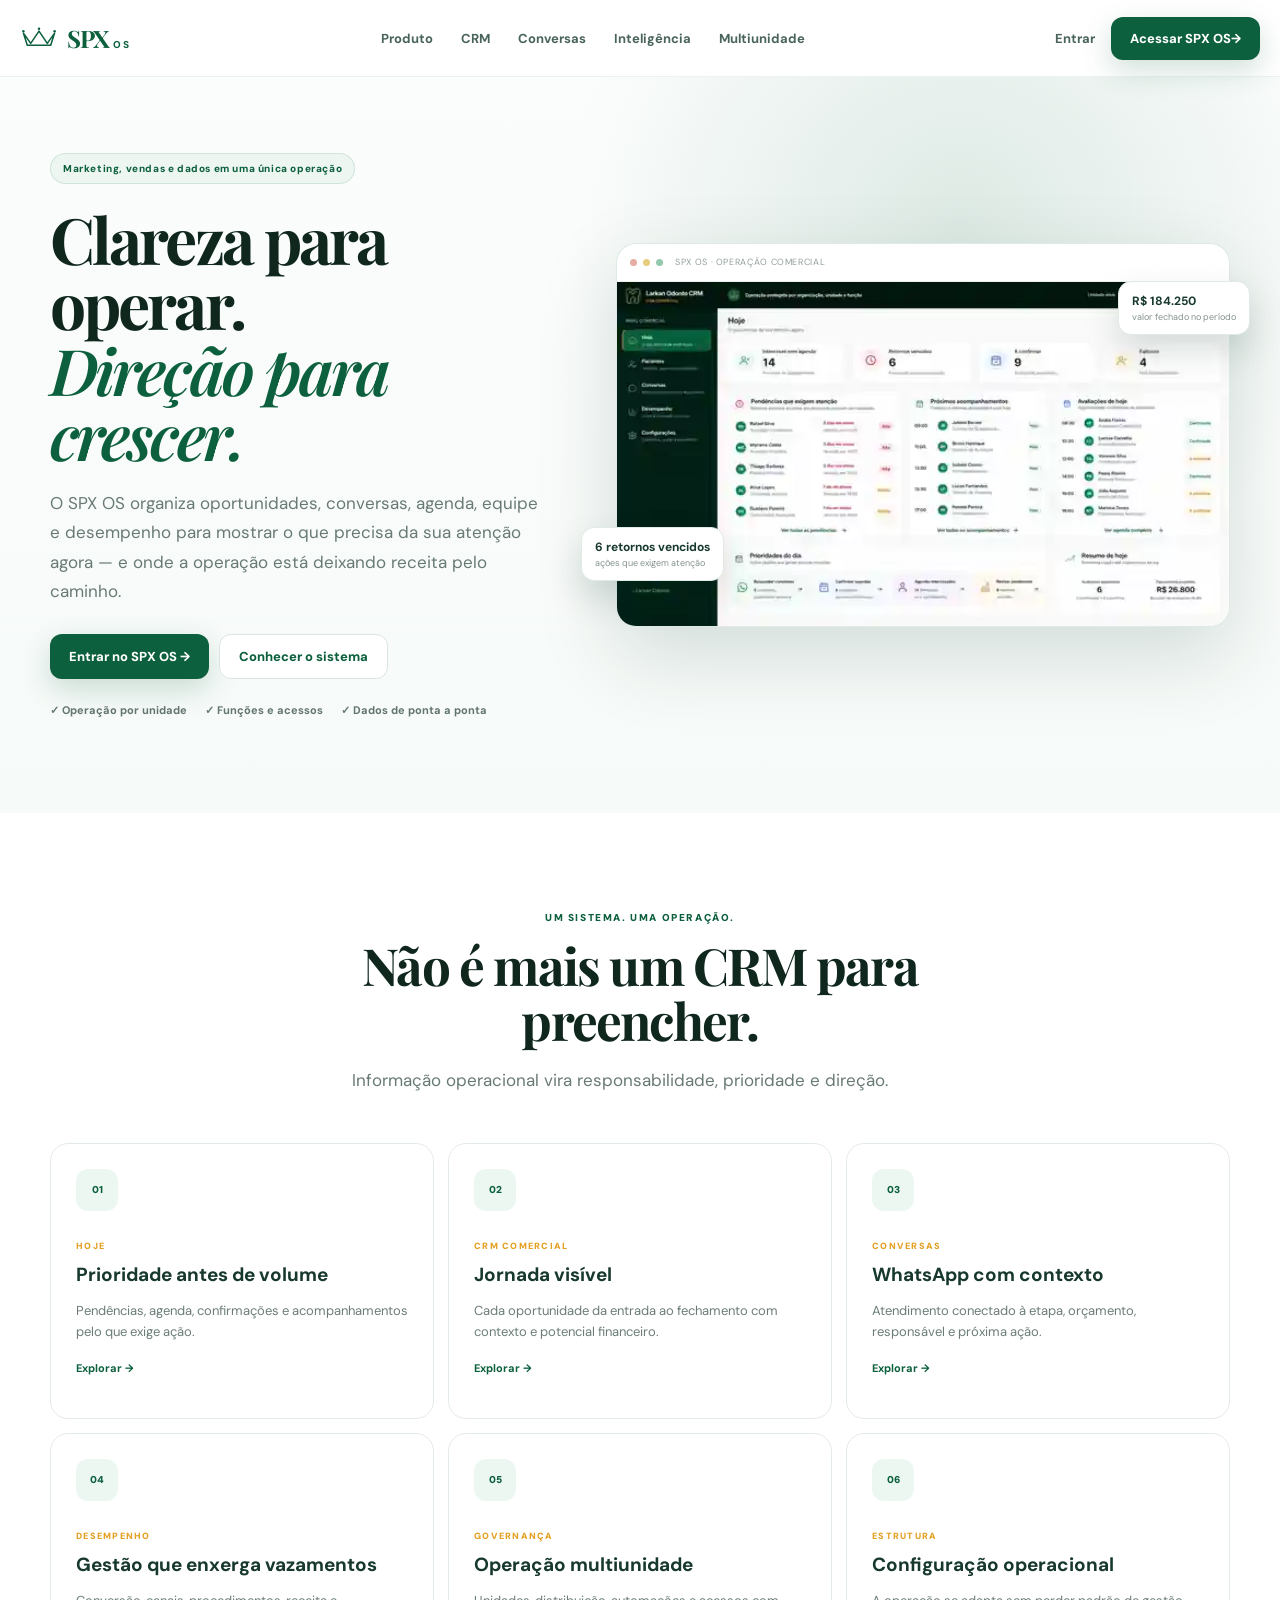
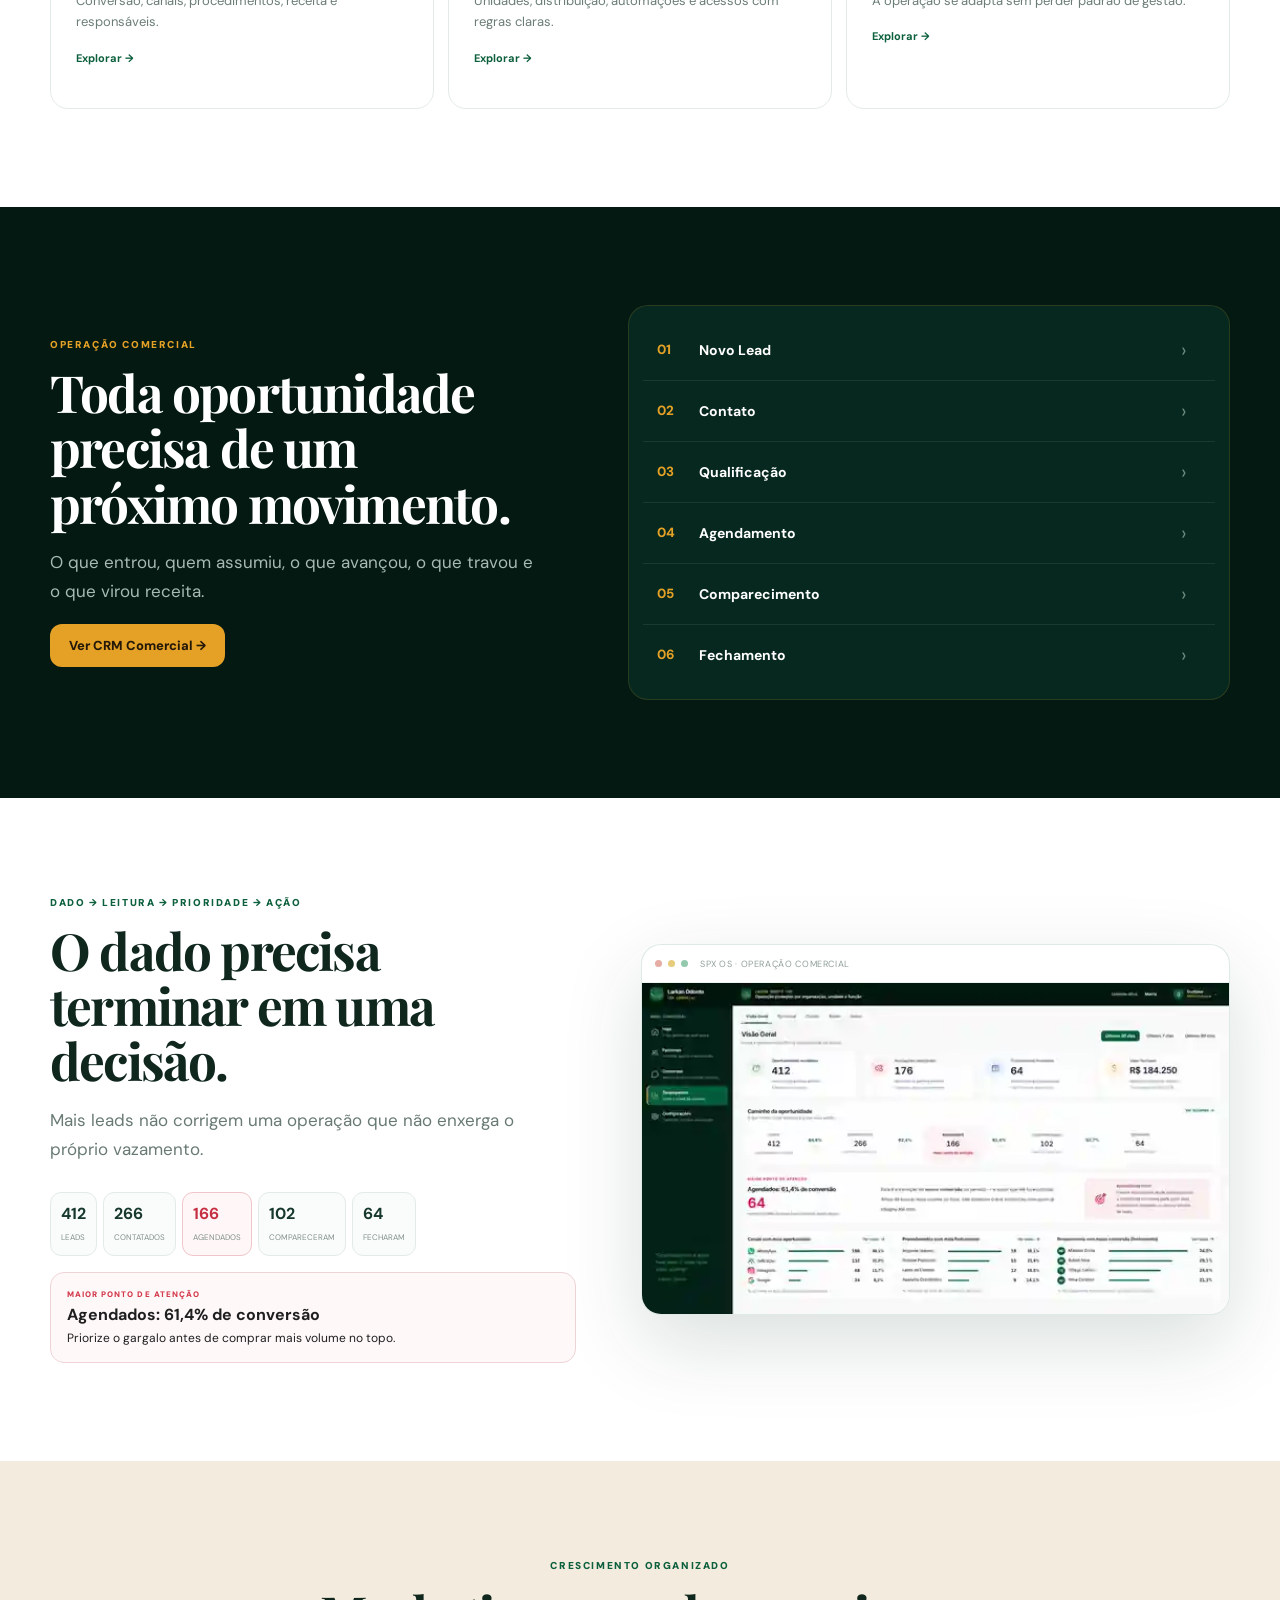
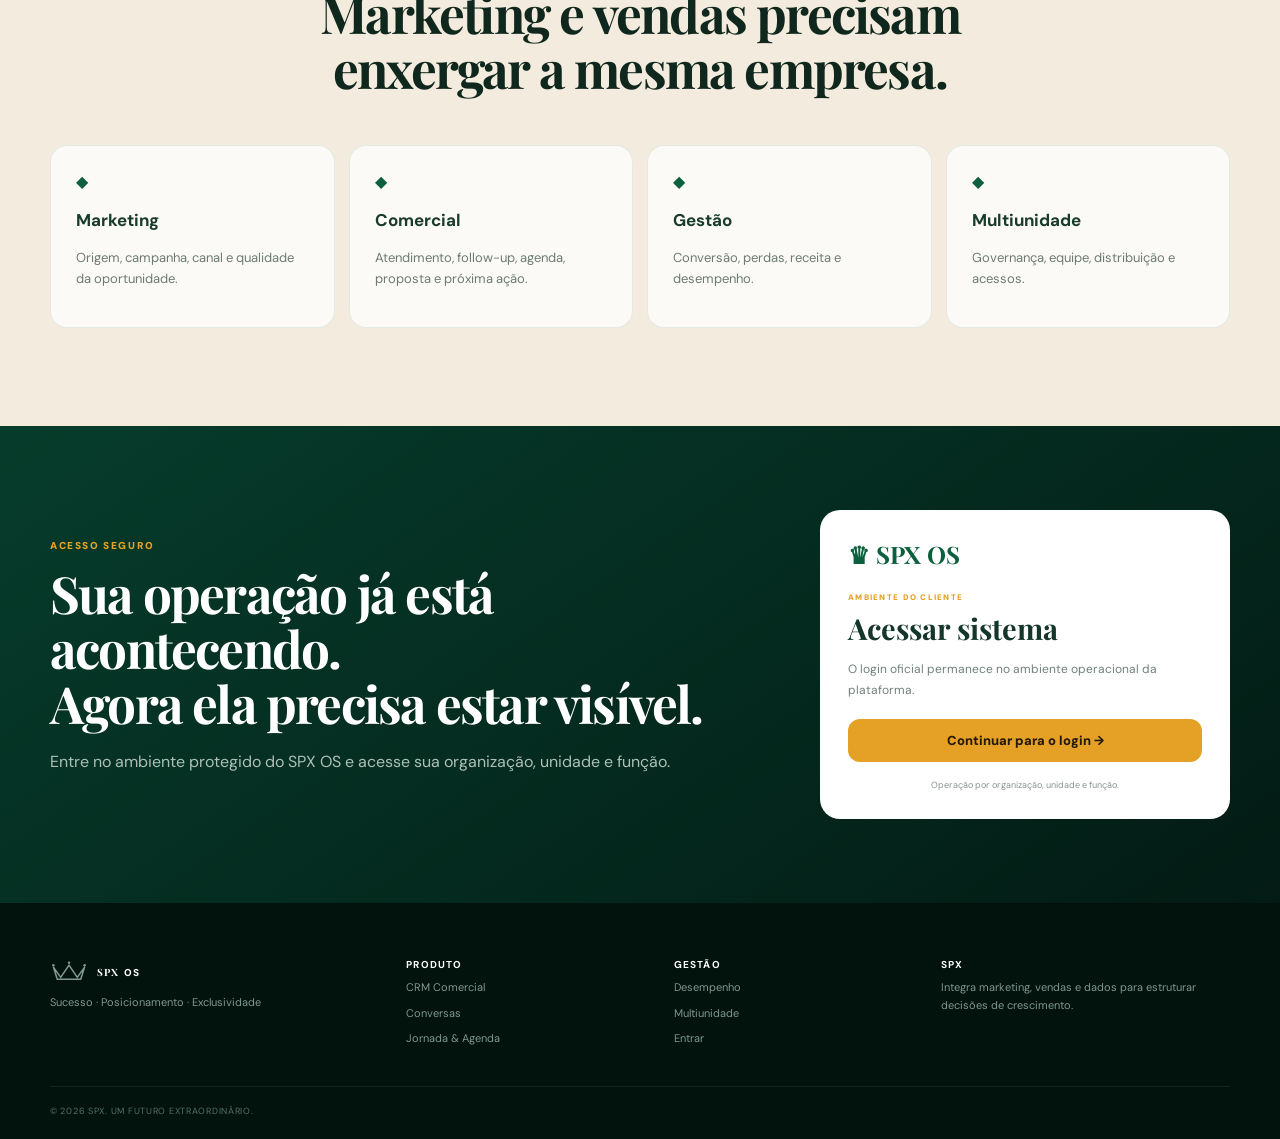
==== index.html @ ae0df7ed "Polish public navigation CTA" ====
<!doctype html>
<html lang="pt-BR">
<head>
  <meta charset="UTF-8" />
  <meta name="viewport" content="width=device-width,initial-scale=1" />
  <meta name="theme-color" content="#0D603D" />
  <meta name="description" content="SPX OS — operação comercial, CRM, conversas, jornada, desempenho e gestão em um só sistema." />
  <title>SPX OS — Sistema operacional do crescimento comercial</title>
  <link rel="preconnect" href="https://fonts.googleapis.com">
  <link rel="preconnect" href="https://fonts.gstatic.com" crossorigin>
  <link href="https://fonts.googleapis.com/css2?family=DM+Sans:wght@400;500;600;700;800&family=Playfair+Display:ital,wght@0,600;0,700;1,600&display=swap" rel="stylesheet">
  <link rel="stylesheet" href="/styles.css" />
</head>
<body>
  <header class="site-header">
    <div class="nav-wrap">
      <a class="brand" href="/" aria-label="SPX OS">
        <svg viewBox="0 0 78 46" class="brand-crown" aria-hidden="true"><path d="M7 13l15 21 17-25 17 25 15-21-8 25H15z" fill="none" stroke="currentColor" stroke-width="3.2" stroke-linejoin="round"/><circle cx="7" cy="9" r="2.5" fill="currentColor"/><circle cx="39" cy="4" r="2.5" fill="currentColor"/><circle cx="71" cy="9" r="2.5" fill="currentColor"/></svg>
        <span class="brand-text"><strong>SPX</strong><small>OS</small></span>
      </a>
      <nav class="main-nav" id="mainNav">
        <a href="/#produto">Produto</a><a href="/crm">CRM</a><a href="/conversas">Conversas</a><a href="/inteligencia">Inteligência</a><a href="/multiunidade">Multiunidade</a>
      </nav>
      <div class="nav-actions">
        <a class="text-link desktop-only" href="https://www.spxos.com.br/entrar">Entrar</a>
        <a class="btn primary desktop-only" href="https://www.spxos.com.br/entrar">Acessar SPX OS <span>→</span></a>
        <button class="menu-btn" id="menuBtn" aria-label="Abrir menu">☰</button>
      </div>
    </div>
  </header>
  <main id="app"></main>
  <footer>
    <div class="container footer-grid">
      <div>
        <a class="brand" href="/"><svg viewBox="0 0 78 46" class="brand-crown"><path d="M7 13l15 21 17-25 17 25 15-21-8 25H15z" fill="none" stroke="currentColor" stroke-width="3.2" stroke-linejoin="round"/><circle cx="7" cy="9" r="2.5" fill="currentColor"/><circle cx="39" cy="4" r="2.5" fill="currentColor"/><circle cx="71" cy="9" r="2.5" fill="currentColor"/></svg><span class="brand-text inverse"><strong>SPX</strong><small>OS</small></span></a>
        <p>Sucesso · Posicionamento · Exclusividade</p>
      </div>
      <div><strong>Produto</strong><a href="/crm">CRM Comercial</a><a href="/conversas">Conversas</a><a href="/jornada">Jornada & Agenda</a></div>
      <div><strong>Gestão</strong><a href="/inteligencia">Desempenho</a><a href="/multiunidade">Multiunidade</a><a href="https://www.spxos.com.br/entrar">Entrar</a></div>
      <div><strong>SPX</strong><p>Integra marketing, vendas e dados para estruturar decisões de crescimento.</p></div>
    </div>
    <div class="container copyright">© 2026 SPX. Um futuro extraordinário.</div>
  </footer>
  <script src="/app.js"></script>
</body>
</html>
---- styles.css ----
:root{--green:#0D603D;--deep:#052d21;--dark:#031912;--gold:#E4A126;--ivory:#F3EBDD;--ink:#1F1F1F;--muted:#687a73;--line:#e3ebe7;--shadow:0 28px 80px rgba(5,45,33,.15)}*{box-sizing:border-box}html{scroll-behavior:smooth}body{margin:0;font-family:'DM Sans',Arial,sans-serif;color:var(--ink);background:#fff}a{color:inherit;text-decoration:none}.container{width:min(1180px,calc(100% - 40px));margin:auto}.wrap{width:min(1180px,calc(100% - 40px));margin:auto}.site-header{position:sticky;top:0;z-index:30;background:rgba(255,255,255,.9);backdrop-filter:blur(14px);border-bottom:1px solid rgba(13,96,61,.08)}.nav-wrap{height:76px;width:min(1240px,calc(100% - 32px));margin:auto;display:flex;align-items:center;justify-content:space-between}.brand{display:flex;align-items:center;gap:9px;color:var(--green)}.brand-crown{width:38px;height:28px}.brand-text{display:flex;align-items:baseline;gap:4px}.brand-text strong{font-family:'Playfair Display',serif;font-size:24px;letter-spacing:-.04em}.brand-text small{font-size:10px;font-weight:800;letter-spacing:.15em}.main-nav{display:flex;gap:28px;align-items:center}.main-nav a,.text-link{font-size:13px;font-weight:700;color:#49645a}.main-nav a:hover,.text-link:hover{color:var(--green)}.nav-actions{display:flex;gap:16px;align-items:center}.menu-btn{display:none;border:0;background:transparent;font-size:22px}.btn{display:inline-flex;align-items:center;justify-content:center;padding:13px 19px;border-radius:12px;font-size:13px;font-weight:800;transition:.2s}.btn:hover{transform:translateY(-1px)}.primary{background:var(--green);color:#fff;box-shadow:0 10px 30px rgba(13,96,61,.2)}.ghost{border:1px solid #dce6e1;background:#fff;color:var(--green)}.goldBtn{background:var(--gold);color:#241808}.hero{padding:76px 0 96px;background:radial-gradient(circle at 75% 20%,rgba(13,96,61,.12),transparent 35%),linear-gradient(180deg,#fbfdfc,#f6faf8)}.heroGrid,.detailGrid{display:grid;grid-template-columns:.9fr 1.1fr;gap:64px;align-items:center}.pill{display:inline-block;padding:8px 12px;border-radius:999px;background:#edf6f1;border:1px solid rgba(13,96,61,.12);color:var(--green);font-size:10px;font-weight:800;letter-spacing:.06em}.hero h1,.detail h1{font-family:'Playfair Display',serif;font-size:clamp(48px,5vw,72px);line-height:1.02;letter-spacing:-.045em;margin:22px 0;color:#10271e}.hero h1 em{color:var(--green);font-weight:600}.hero p,.detail p,.heading p{font-size:17px;line-height:1.72;color:var(--muted);max-width:650px}.actions{display:flex;gap:10px;margin-top:28px}.trust{display:flex;gap:18px;margin-top:24px;color:#62746e;font-size:11px;font-weight:700}.visual{position:relative}.frame{background:#fff;border:1px solid rgba(13,96,61,.13);border-radius:20px;overflow:hidden;box-shadow:var(--shadow)}.framebar{height:38px;display:flex;align-items:center;gap:6px;padding:0 13px;border-bottom:1px solid #edf1ef;font-size:9px;color:#91a099;text-transform:uppercase;letter-spacing:.07em}.framebar i{width:7px;height:7px;border-radius:50%;background:#dce5e0}.framebar i:first-child{background:#e5ada3}.framebar i:nth-child(2){background:#e8cc7e}.framebar i:nth-child(3){background:#95c9ae}.framebar span{margin-left:6px}.frame img{display:block;width:100%}.float{position:absolute;z-index:2;background:#fff;border:1px solid #e1ebe6;border-radius:13px;padding:11px 13px;box-shadow:0 16px 35px rgba(5,45,33,.15);display:flex;flex-direction:column}.float b{font-size:12px;color:#183a2d}.float span{font-size:9px;color:#84928c;margin-top:2px}.float.a{left:-35px;bottom:12%}.float.b{right:-20px;top:10%}.section{padding:98px 0}.heading{max-width:690px}.heading.center{text-align:center;margin:0 auto 48px}.kicker{display:block;color:var(--green);font-size:10px;font-weight:900;letter-spacing:.16em}.kicker.gold,.gold{color:var(--gold)}.heading h2,.featureGrid h2,.cta h2{font-family:'Playfair Display',serif;font-size:clamp(38px,4vw,54px);line-height:1.08;letter-spacing:-.035em;color:#10271e;margin:14px 0}.cards{display:grid;grid-template-columns:repeat(3,1fr);gap:14px}.card{border:1px solid var(--line);border-radius:18px;padding:25px;min-height:276px;transition:.2s}.card:hover{transform:translateY(-4px);box-shadow:0 18px 45px rgba(5,45,33,.09);border-color:rgba(13,96,61,.25)}.card i{display:grid;place-items:center;width:42px;height:42px;border-radius:12px;background:#edf7f2;color:var(--green);font-style:normal;font-size:10px;font-weight:900;margin-bottom:22px}.card>span{font-size:9px;color:var(--gold);font-weight:900;letter-spacing:.14em;text-transform:uppercase}.card h3{font-size:19px;color:#17382c;margin:8px 0}.card p{font-size:13px;line-height:1.65;color:#6b7d76}.card>b{font-size:11px;color:var(--green)}.dark{background:var(--dark);color:#fff}.split{display:grid;grid-template-columns:.9fr 1.1fr;gap:85px;align-items:center}.heading.light h2{color:#fff}.heading.light p{color:#a8bbb3}.steps{background:#06281e;border:1px solid rgba(228,161,38,.16);border-radius:20px;padding:14px}.steps>div{display:grid;grid-template-columns:42px 1fr 20px;padding:17px 14px;border-bottom:1px solid rgba(255,255,255,.08);align-items:center}.steps>div:last-child{border:0}.steps small{color:var(--gold);font-weight:800}.steps b{font-size:14px}.steps span{color:#6c897e;font-size:20px}.insight{display:grid;grid-template-columns:1fr 1.12fr;gap:65px;align-items:center}.metrics{display:flex;gap:6px;margin-top:28px;flex-wrap:wrap}.metric{padding:10px;border:1px solid var(--line);border-radius:11px;background:#fafcfb}.metric b{display:block;font-size:16px;color:#17382c}.metric span{font-size:8px;text-transform:uppercase;color:#82918b}.metric.alert{background:#fff6f7;border-color:#efc6cb}.metric.alert b{color:#c62f42}.notice{margin-top:16px;background:#fff8f9;border:1px solid #efd4d7;border-radius:14px;padding:16px}.notice span{display:block;font-size:8px;letter-spacing:.13em;color:#d33b4d;font-weight:900}.notice b{display:block;margin-top:5px}.notice p{font-size:12px;margin:5px 0 0}.ivory{background:var(--ivory)}.audiences{display:grid;grid-template-columns:repeat(4,1fr);gap:14px}.audiences>div{background:rgba(255,255,255,.72);border:1px solid rgba(13,96,61,.1);border-radius:17px;padding:25px}.audiences i{color:var(--green);font-style:normal}.audiences h3{font-size:17px;color:#193b2e}.audiences p{font-size:13px;line-height:1.6;color:#6c7b75}.cta{background:linear-gradient(145deg,#063c2b,#031b14);padding:84px 0;color:#fff}.ctaGrid{display:grid;grid-template-columns:1fr 410px;gap:80px;align-items:center}.cta h2{color:#fff}.cta p{color:#adc0b8;line-height:1.7}.loginCard{background:#fff;color:#15372b;padding:28px;border-radius:20px}.loginCard>b{font-family:'Playfair Display',serif;font-size:24px;color:var(--green)}.loginCard>span{display:block;margin-top:22px;font-size:8px;color:var(--gold);font-weight:900;letter-spacing:.16em}.loginCard h3{font-family:'Playfair Display',serif;font-size:29px;margin:7px 0}.loginCard p{font-size:12px;color:#71817a}.loginCard .btn{width:100%;margin:7px 0}.loginCard small{display:block;text-align:center;color:#88968f;font-size:9px;margin-top:10px}.detail{padding:78px 0 90px;background:linear-gradient(180deg,#f8fcfa,#fff)}.featureGrid{display:grid;grid-template-columns:1fr 390px;gap:90px;align-items:start}.feature{padding:15px 0;border-top:1px solid var(--line);color:var(--green);font-size:13px}.feature b{color:#325147;margin-left:6px}.featureGrid aside{background:var(--dark);color:#fff;border-radius:20px;padding:28px;display:grid;grid-template-columns:1fr 1fr;gap:12px}.featureGrid aside>div{background:#073326;border-radius:13px;padding:17px}.featureGrid aside b{display:block;font-family:'Playfair Display',serif;font-size:28px}.featureGrid aside span{font-size:9px;color:#a7bbb2}.featureGrid aside p{grid-column:1/-1;color:#8fa79d;font-size:10px;line-height:1.5}footer{background:#02120d;color:#c6d5cf;padding:55px 0 22px}.footer-grid{display:grid;grid-template-columns:1.4fr 1fr 1fr 1.3fr;gap:45px}.footer-grid>div{display:flex;flex-direction:column;gap:8px;align-items:flex-start}.footer-grid strong{font-size:10px;color:#fff;text-transform:uppercase;letter-spacing:.12em}.footer-grid a,.footer-grid p{font-size:11px;color:#7f998f;line-height:1.6;margin:0}.copyright{margin-top:38px;padding-top:18px;border-top:1px solid rgba(255,255,255,.07);font-size:9px;color:#567068;text-transform:uppercase;letter-spacing:.08em}.inverse{color:#fff}@media(max-width:960px){.main-nav{display:none;position:absolute;top:70px;left:16px;right:16px;background:#fff;border-radius:14px;padding:16px;box-shadow:var(--shadow);flex-direction:column;align-items:flex-start}.main-nav.open{display:flex}.desktop-only{display:none}.menu-btn{display:block}.heroGrid,.detailGrid,.split,.insight,.featureGrid,.ctaGrid{grid-template-columns:1fr;gap:42px}.cards{grid-template-columns:repeat(2,1fr)}.audiences{grid-template-columns:repeat(2,1fr)}.visual{max-width:820px;margin:auto}.float{display:none}.ctaGrid>div:first-child{text-align:center}.loginCard{max-width:470px;margin:auto}.footer-grid{grid-template-columns:repeat(2,1fr)}}@media(max-width:620px){.wrap{width:min(100% - 26px,1180px)}.nav-wrap{height:66px}.hero,.detail{padding:50px 0 70px}.hero h1,.detail h1{font-size:43px}.hero p,.detail p,.heading p{font-size:15px}.actions{flex-direction:column}.trust{display:grid;gap:8px}.section{padding:72px 0}.cards,.audiences,.footer-grid{grid-template-columns:1fr}.card{min-height:auto}.metrics{display:grid;grid-template-columns:1fr 1fr}.cta{padding:64px 0}.featureGrid aside{grid-template-columns:1fr}.featureGrid aside p{grid-column:1}.heading h2,.featureGrid h2,.cta h2{font-size:35px}}
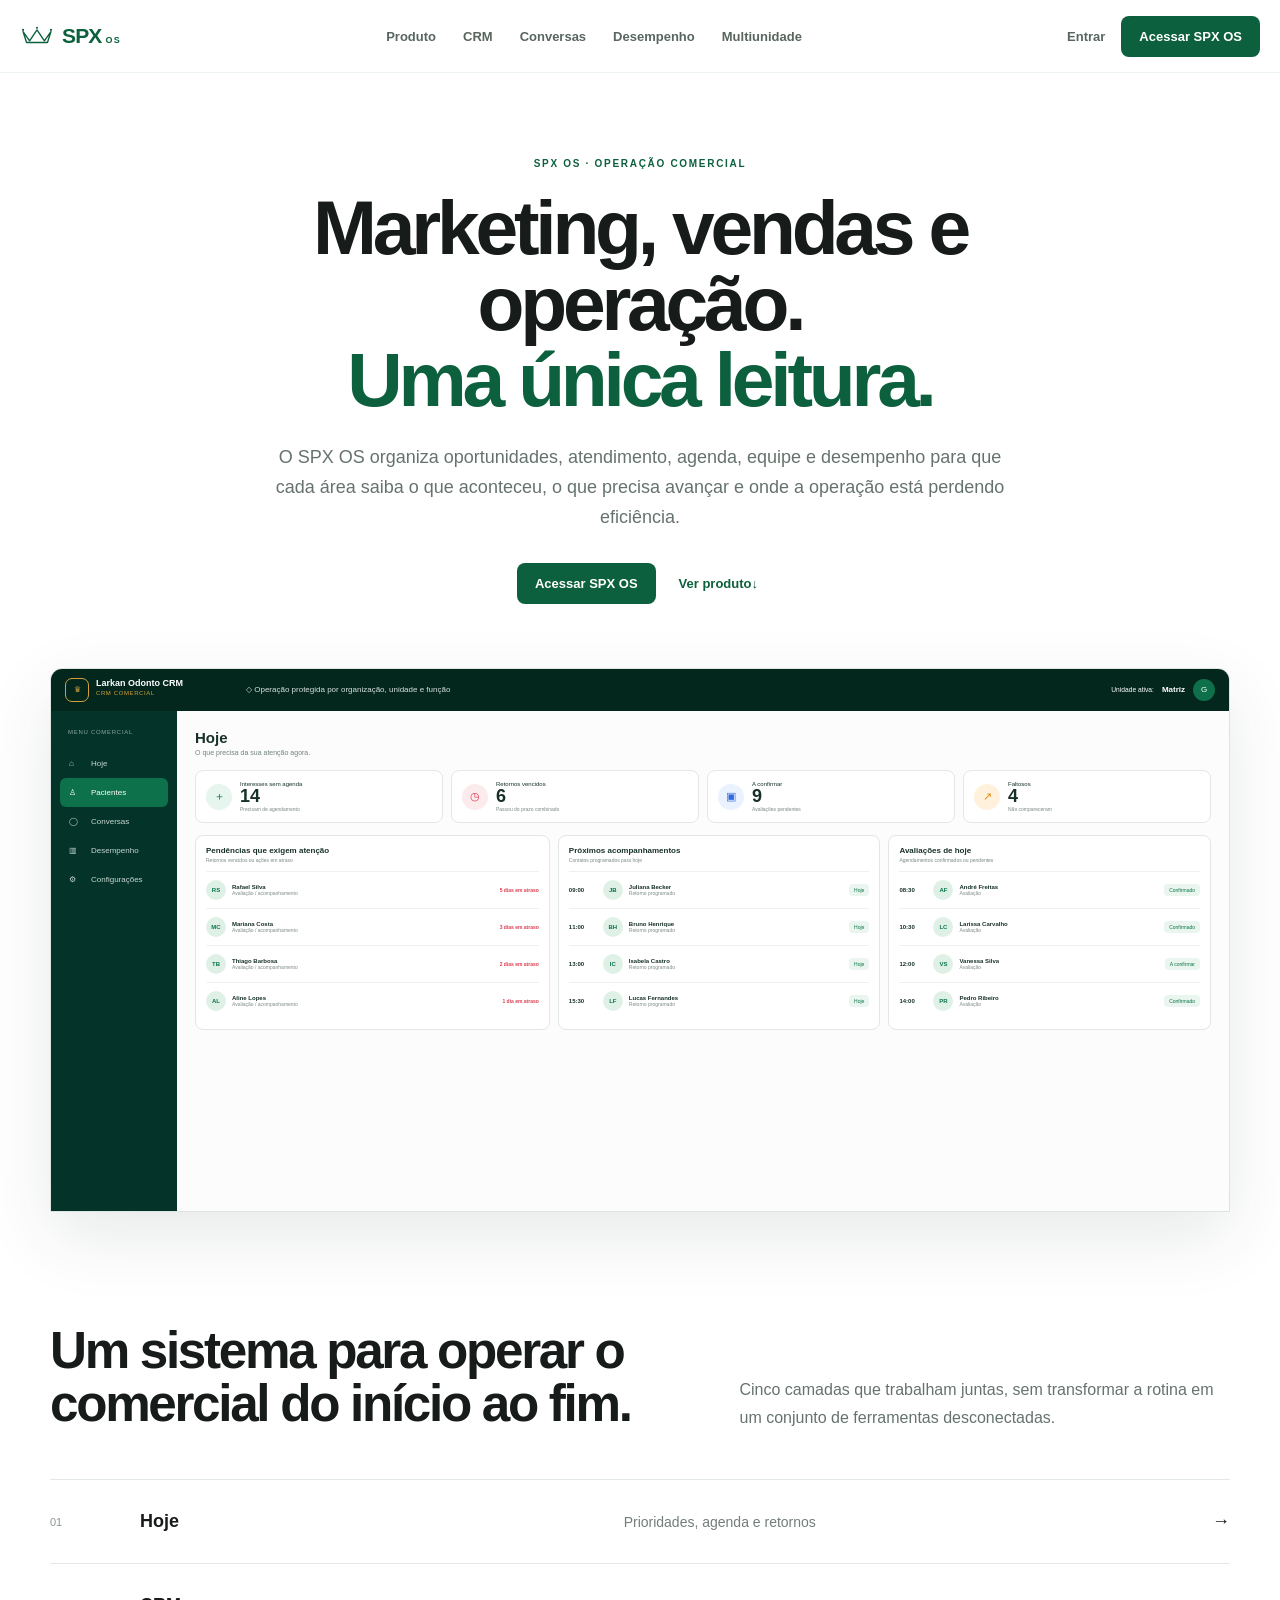
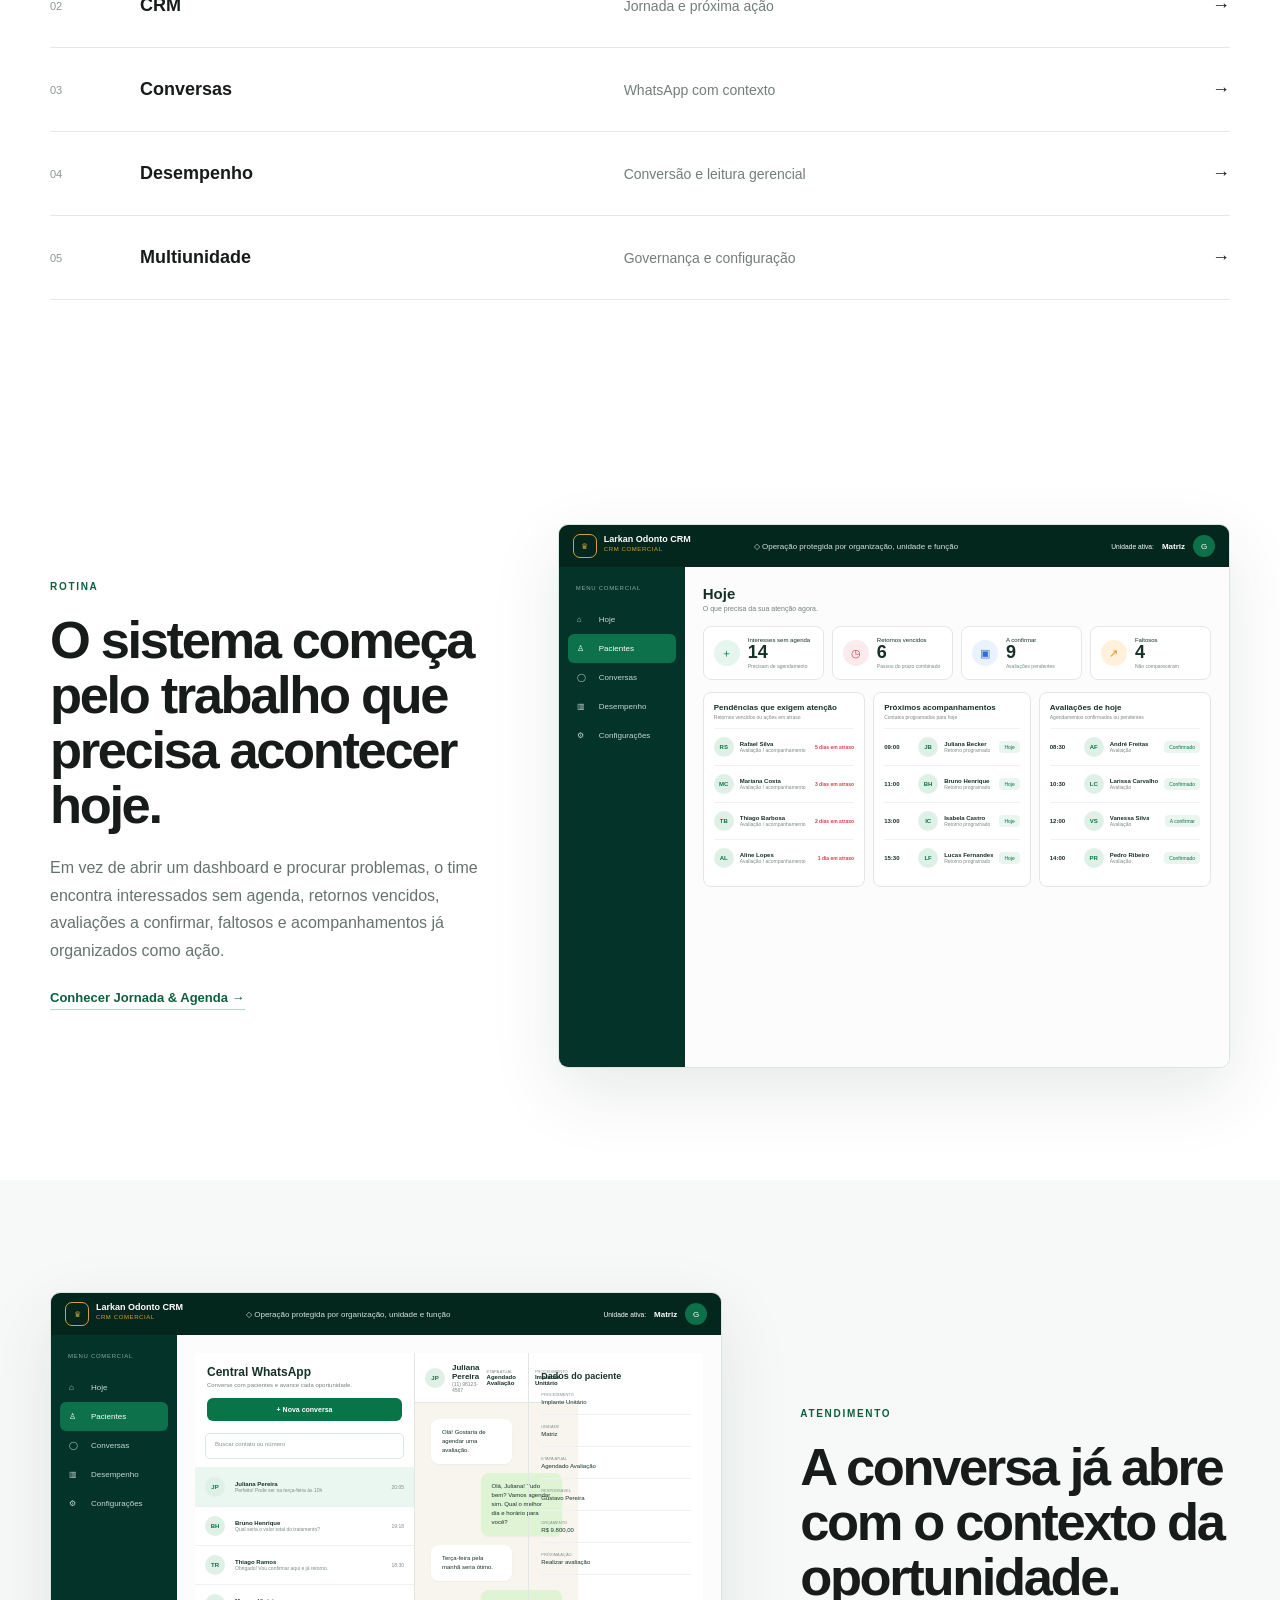
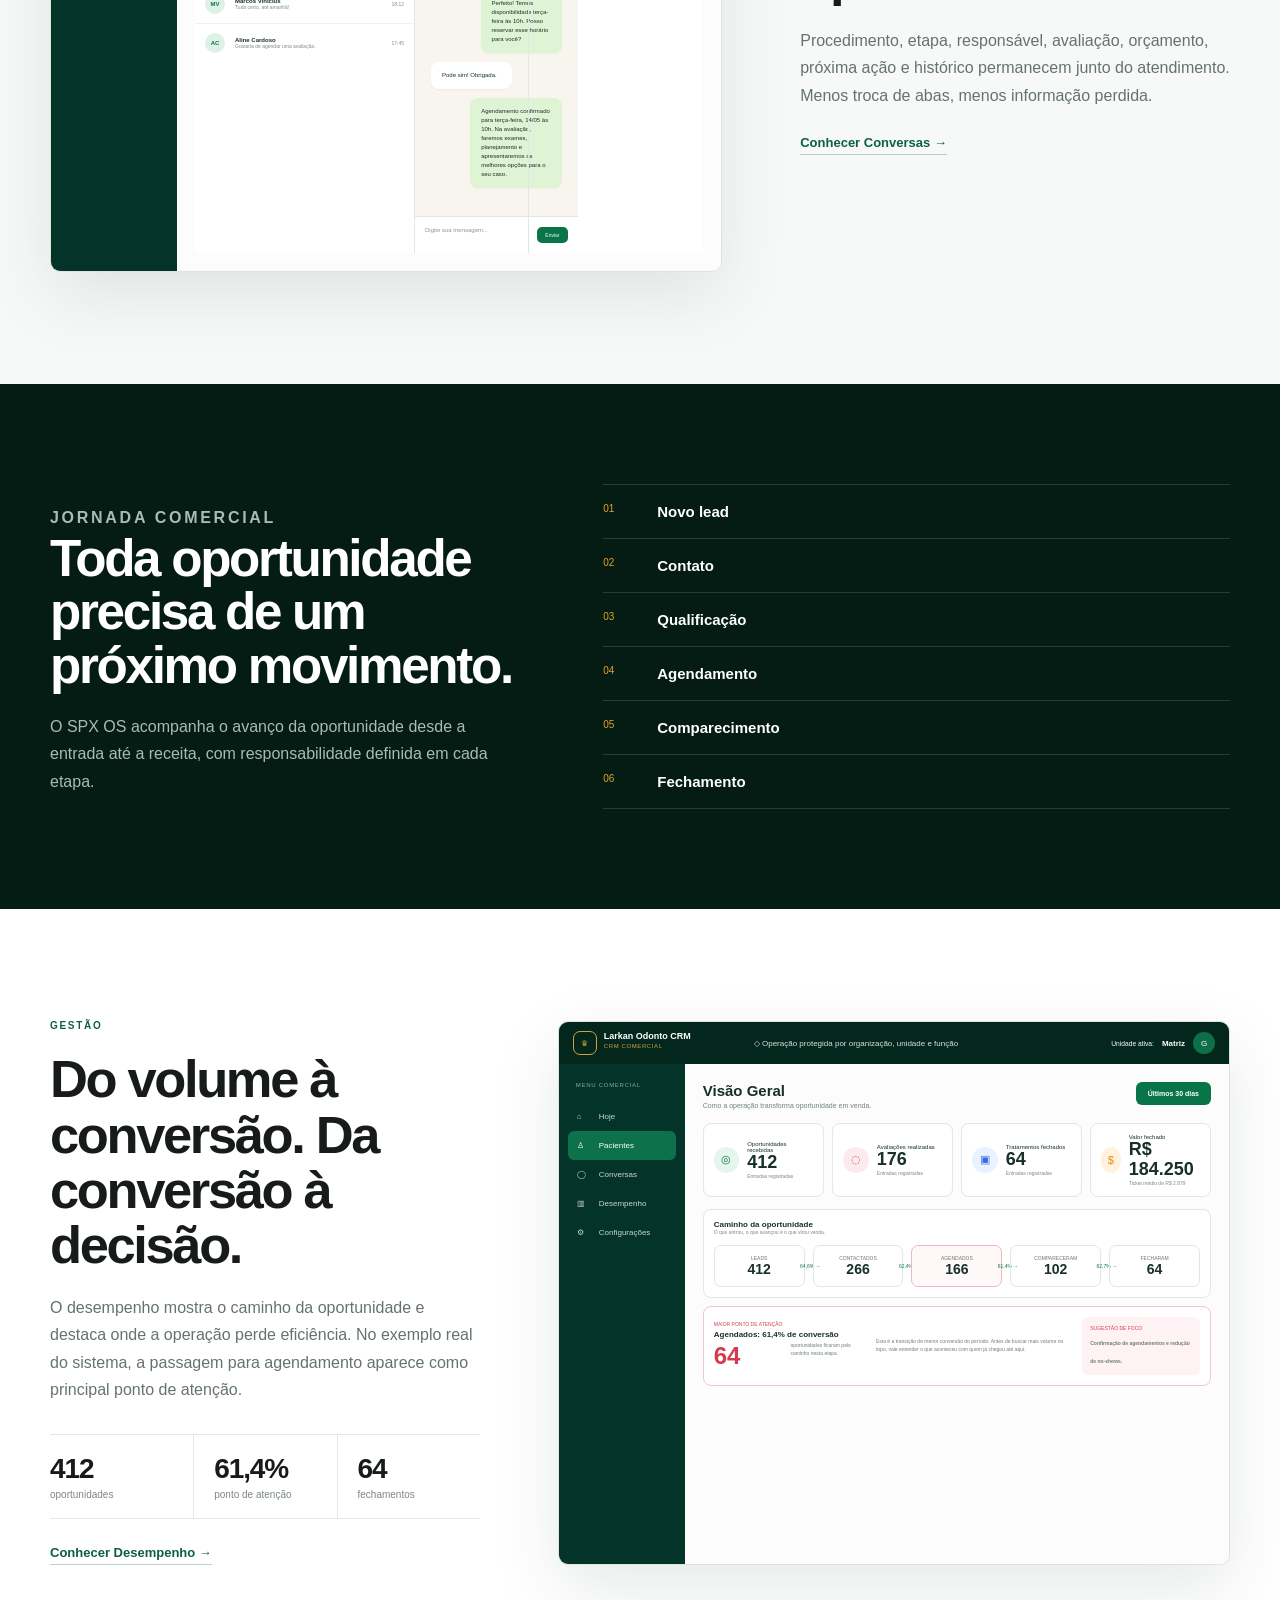
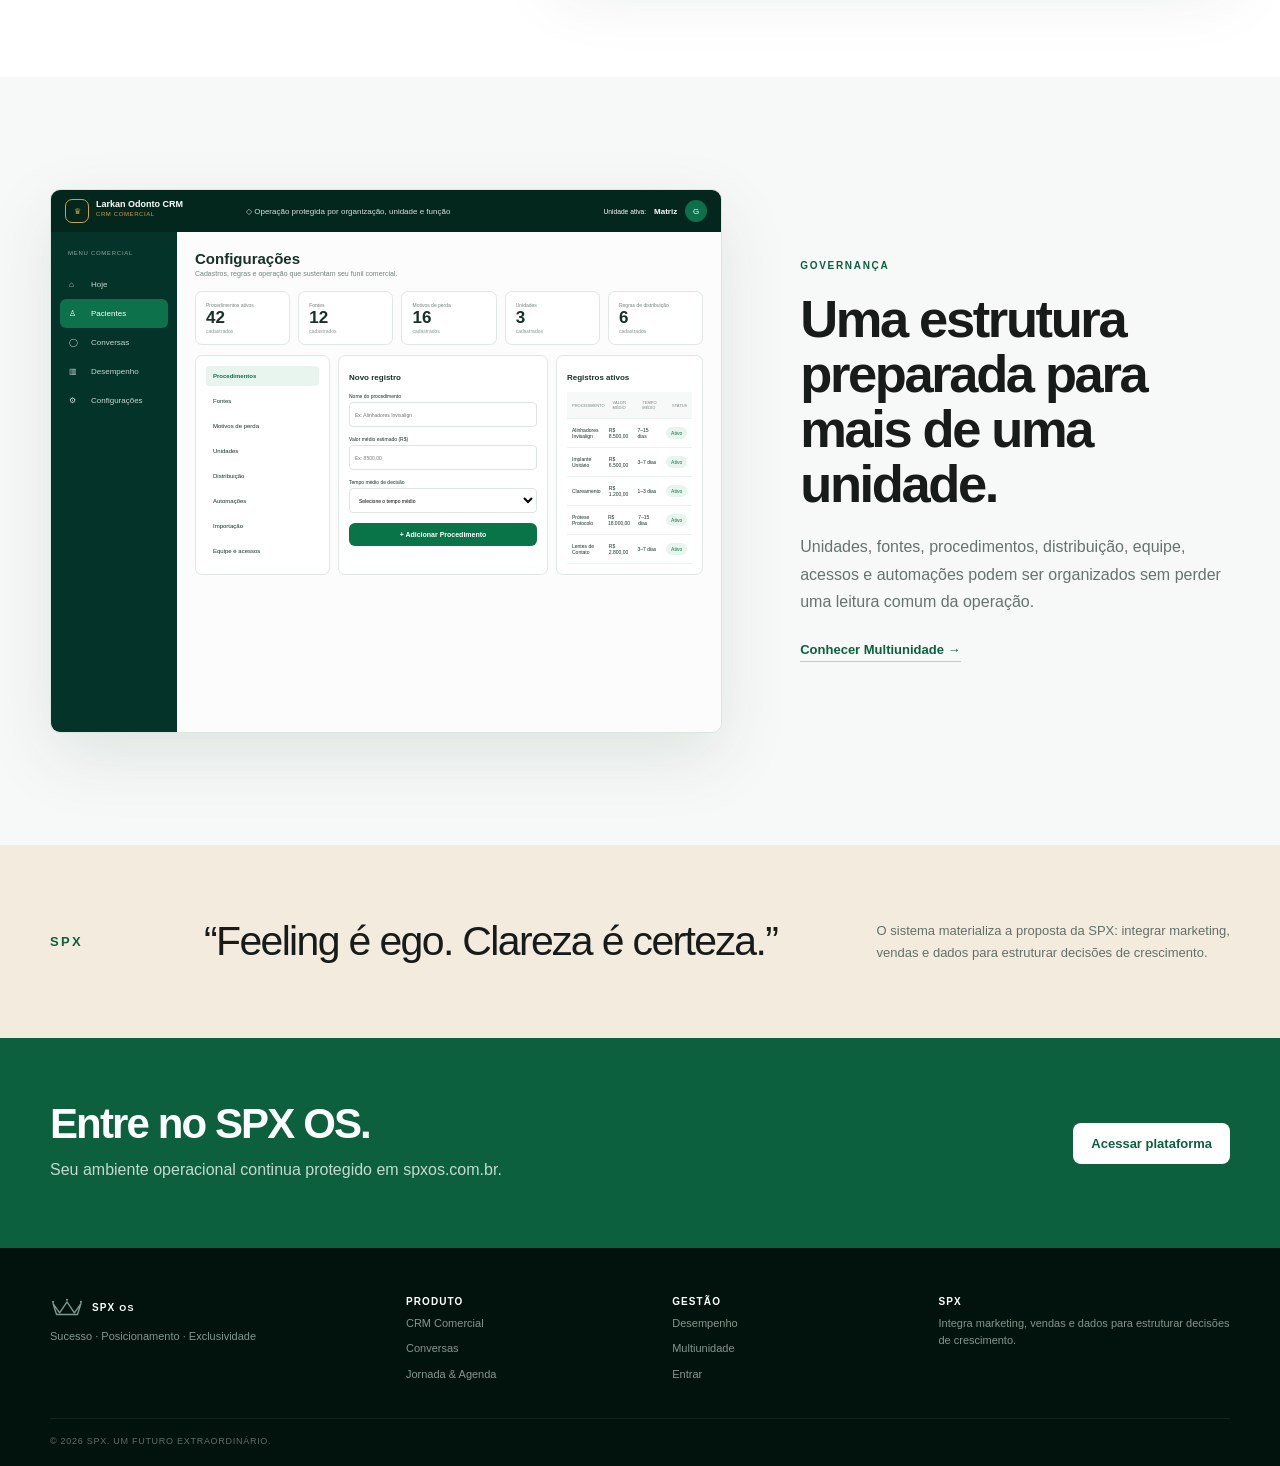
==== commit 071d8460: "Remove external font dependency and align product shell" ====
--- a/index.html
+++ b/index.html
@@ -4,11 +4,8 @@
   <meta charset="UTF-8" />
   <meta name="viewport" content="width=device-width,initial-scale=1" />
   <meta name="theme-color" content="#0D603D" />
-  <meta name="description" content="SPX OS — operação comercial, CRM, conversas, jornada, desempenho e gestão em um só sistema." />
-  <title>SPX OS — Sistema operacional do crescimento comercial</title>
-  <link rel="preconnect" href="https://fonts.googleapis.com">
-  <link rel="preconnect" href="https://fonts.gstatic.com" crossorigin>
-  <link href="https://fonts.googleapis.com/css2?family=DM+Sans:wght@400;500;600;700;800&family=Playfair+Display:ital,wght@0,600;0,700;1,600&display=swap" rel="stylesheet">
+  <meta name="description" content="SPX OS — CRM, conversas, jornada, desempenho e gestão comercial em uma única operação." />
+  <title>SPX OS — Operação comercial em uma única leitura</title>
   <link rel="stylesheet" href="/styles.css" />
 </head>
 <body>
@@ -19,11 +16,15 @@
         <span class="brand-text"><strong>SPX</strong><small>OS</small></span>
       </a>
       <nav class="main-nav" id="mainNav">
-        <a href="/#produto">Produto</a><a href="/crm">CRM</a><a href="/conversas">Conversas</a><a href="/inteligencia">Inteligência</a><a href="/multiunidade">Multiunidade</a>
+        <a href="/#produto">Produto</a>
+        <a href="/crm">CRM</a>
+        <a href="/conversas">Conversas</a>
+        <a href="/inteligencia">Desempenho</a>
+        <a href="/multiunidade">Multiunidade</a>
       </nav>
       <div class="nav-actions">
         <a class="text-link desktop-only" href="https://www.spxos.com.br/entrar">Entrar</a>
-        <a class="btn primary desktop-only" href="https://www.spxos.com.br/entrar">Acessar SPX OS <span>→</span></a>
+        <a class="button button-primary desktop-only" href="https://www.spxos.com.br/entrar">Acessar SPX OS</a>
         <button class="menu-btn" id="menuBtn" aria-label="Abrir menu">☰</button>
       </div>
     </div>
--- a/styles.css
+++ b/styles.css
@@ -1 +1,4 @@
-:root{--green:#0D603D;--deep:#052d21;--dark:#031912;--gold:#E4A126;--ivory:#F3EBDD;--ink:#1F1F1F;--muted:#687a73;--line:#e3ebe7;--shadow:0 28px 80px rgba(5,45,33,.15)}*{box-sizing:border-box}html{scroll-behavior:smooth}body{margin:0;font-family:'DM Sans',Arial,sans-serif;color:var(--ink);background:#fff}a{color:inherit;text-decoration:none}.container{width:min(1180px,calc(100% - 40px));margin:auto}.wrap{width:min(1180px,calc(100% - 40px));margin:auto}.site-header{position:sticky;top:0;z-index:30;background:rgba(255,255,255,.9);backdrop-filter:blur(14px);border-bottom:1px solid rgba(13,96,61,.08)}.nav-wrap{height:76px;width:min(1240px,calc(100% - 32px));margin:auto;display:flex;align-items:center;justify-content:space-between}.brand{display:flex;align-items:center;gap:9px;color:var(--green)}.brand-crown{width:38px;height:28px}.brand-text{display:flex;align-items:baseline;gap:4px}.brand-text strong{font-family:'Playfair Display',serif;font-size:24px;letter-spacing:-.04em}.brand-text small{font-size:10px;font-weight:800;letter-spacing:.15em}.main-nav{display:flex;gap:28px;align-items:center}.main-nav a,.text-link{font-size:13px;font-weight:700;color:#49645a}.main-nav a:hover,.text-link:hover{color:var(--green)}.nav-actions{display:flex;gap:16px;align-items:center}.menu-btn{display:none;border:0;background:transparent;font-size:22px}.btn{display:inline-flex;align-items:center;justify-content:center;padding:13px 19px;border-radius:12px;font-size:13px;font-weight:800;transition:.2s}.btn:hover{transform:translateY(-1px)}.primary{background:var(--green);color:#fff;box-shadow:0 10px 30px rgba(13,96,61,.2)}.ghost{border:1px solid #dce6e1;background:#fff;color:var(--green)}.goldBtn{background:var(--gold);color:#241808}.hero{padding:76px 0 96px;background:radial-gradient(circle at 75% 20%,rgba(13,96,61,.12),transparent 35%),linear-gradient(180deg,#fbfdfc,#f6faf8)}.heroGrid,.detailGrid{display:grid;grid-template-columns:.9fr 1.1fr;gap:64px;align-items:center}.pill{display:inline-block;padding:8px 12px;border-radius:999px;background:#edf6f1;border:1px solid rgba(13,96,61,.12);color:var(--green);font-size:10px;font-weight:800;letter-spacing:.06em}.hero h1,.detail h1{font-family:'Playfair Display',serif;font-size:clamp(48px,5vw,72px);line-height:1.02;letter-spacing:-.045em;margin:22px 0;color:#10271e}.hero h1 em{color:var(--green);font-weight:600}.hero p,.detail p,.heading p{font-size:17px;line-height:1.72;color:var(--muted);max-width:650px}.actions{display:flex;gap:10px;margin-top:28px}.trust{display:flex;gap:18px;margin-top:24px;color:#62746e;font-size:11px;font-weight:700}.visual{position:relative}.frame{background:#fff;border:1px solid rgba(13,96,61,.13);border-radius:20px;overflow:hidden;box-shadow:var(--shadow)}.framebar{height:38px;display:flex;align-items:center;gap:6px;padding:0 13px;border-bottom:1px solid #edf1ef;font-size:9px;color:#91a099;text-transform:uppercase;letter-spacing:.07em}.framebar i{width:7px;height:7px;border-radius:50%;background:#dce5e0}.framebar i:first-child{background:#e5ada3}.framebar i:nth-child(2){background:#e8cc7e}.framebar i:nth-child(3){background:#95c9ae}.framebar span{margin-left:6px}.frame img{display:block;width:100%}.float{position:absolute;z-index:2;background:#fff;border:1px solid #e1ebe6;border-radius:13px;padding:11px 13px;box-shadow:0 16px 35px rgba(5,45,33,.15);display:flex;flex-direction:column}.float b{font-size:12px;color:#183a2d}.float span{font-size:9px;color:#84928c;margin-top:2px}.float.a{left:-35px;bottom:12%}.float.b{right:-20px;top:10%}.section{padding:98px 0}.heading{max-width:690px}.heading.center{text-align:center;margin:0 auto 48px}.kicker{display:block;color:var(--green);font-size:10px;font-weight:900;letter-spacing:.16em}.kicker.gold,.gold{color:var(--gold)}.heading h2,.featureGrid h2,.cta h2{font-family:'Playfair Display',serif;font-size:clamp(38px,4vw,54px);line-height:1.08;letter-spacing:-.035em;color:#10271e;margin:14px 0}.cards{display:grid;grid-template-columns:repeat(3,1fr);gap:14px}.card{border:1px solid var(--line);border-radius:18px;padding:25px;min-height:276px;transition:.2s}.card:hover{transform:translateY(-4px);box-shadow:0 18px 45px rgba(5,45,33,.09);border-color:rgba(13,96,61,.25)}.card i{display:grid;place-items:center;width:42px;height:42px;border-radius:12px;background:#edf7f2;color:var(--green);font-style:normal;font-size:10px;font-weight:900;margin-bottom:22px}.card>span{font-size:9px;color:var(--gold);font-weight:900;letter-spacing:.14em;text-transform:uppercase}.card h3{font-size:19px;color:#17382c;margin:8px 0}.card p{font-size:13px;line-height:1.65;color:#6b7d76}.card>b{font-size:11px;color:var(--green)}.dark{background:var(--dark);color:#fff}.split{display:grid;grid-template-columns:.9fr 1.1fr;gap:85px;align-items:center}.heading.light h2{color:#fff}.heading.light p{color:#a8bbb3}.steps{background:#06281e;border:1px solid rgba(228,161,38,.16);border-radius:20px;padding:14px}.steps>div{display:grid;grid-template-columns:42px 1fr 20px;padding:17px 14px;border-bottom:1px solid rgba(255,255,255,.08);align-items:center}.steps>div:last-child{border:0}.steps small{color:var(--gold);font-weight:800}.steps b{font-size:14px}.steps span{color:#6c897e;font-size:20px}.insight{display:grid;grid-template-columns:1fr 1.12fr;gap:65px;align-items:center}.metrics{display:flex;gap:6px;margin-top:28px;flex-wrap:wrap}.metric{padding:10px;border:1px solid var(--line);border-radius:11px;background:#fafcfb}.metric b{display:block;font-size:16px;color:#17382c}.metric span{font-size:8px;text-transform:uppercase;color:#82918b}.metric.alert{background:#fff6f7;border-color:#efc6cb}.metric.alert b{color:#c62f42}.notice{margin-top:16px;background:#fff8f9;border:1px solid #efd4d7;border-radius:14px;padding:16px}.notice span{display:block;font-size:8px;letter-spacing:.13em;color:#d33b4d;font-weight:900}.notice b{display:block;margin-top:5px}.notice p{font-size:12px;margin:5px 0 0}.ivory{background:var(--ivory)}.audiences{display:grid;grid-template-columns:repeat(4,1fr);gap:14px}.audiences>div{background:rgba(255,255,255,.72);border:1px solid rgba(13,96,61,.1);border-radius:17px;padding:25px}.audiences i{color:var(--green);font-style:normal}.audiences h3{font-size:17px;color:#193b2e}.audiences p{font-size:13px;line-height:1.6;color:#6c7b75}.cta{background:linear-gradient(145deg,#063c2b,#031b14);padding:84px 0;color:#fff}.ctaGrid{display:grid;grid-template-columns:1fr 410px;gap:80px;align-items:center}.cta h2{color:#fff}.cta p{color:#adc0b8;line-height:1.7}.loginCard{background:#fff;color:#15372b;padding:28px;border-radius:20px}.loginCard>b{font-family:'Playfair Display',serif;font-size:24px;color:var(--green)}.loginCard>span{display:block;margin-top:22px;font-size:8px;color:var(--gold);font-weight:900;letter-spacing:.16em}.loginCard h3{font-family:'Playfair Display',serif;font-size:29px;margin:7px 0}.loginCard p{font-size:12px;color:#71817a}.loginCard .btn{width:100%;margin:7px 0}.loginCard small{display:block;text-align:center;color:#88968f;font-size:9px;margin-top:10px}.detail{padding:78px 0 90px;background:linear-gradient(180deg,#f8fcfa,#fff)}.featureGrid{display:grid;grid-template-columns:1fr 390px;gap:90px;align-items:start}.feature{padding:15px 0;border-top:1px solid var(--line);color:var(--green);font-size:13px}.feature b{color:#325147;margin-left:6px}.featureGrid aside{background:var(--dark);color:#fff;border-radius:20px;padding:28px;display:grid;grid-template-columns:1fr 1fr;gap:12px}.featureGrid aside>div{background:#073326;border-radius:13px;padding:17px}.featureGrid aside b{display:block;font-family:'Playfair Display',serif;font-size:28px}.featureGrid aside span{font-size:9px;color:#a7bbb2}.featureGrid aside p{grid-column:1/-1;color:#8fa79d;font-size:10px;line-height:1.5}footer{background:#02120d;color:#c6d5cf;padding:55px 0 22px}.footer-grid{display:grid;grid-template-columns:1.4fr 1fr 1fr 1.3fr;gap:45px}.footer-grid>div{display:flex;flex-direction:column;gap:8px;align-items:flex-start}.footer-grid strong{font-size:10px;color:#fff;text-transform:uppercase;letter-spacing:.12em}.footer-grid a,.footer-grid p{font-size:11px;color:#7f998f;line-height:1.6;margin:0}.copyright{margin-top:38px;padding-top:18px;border-top:1px solid rgba(255,255,255,.07);font-size:9px;color:#567068;text-transform:uppercase;letter-spacing:.08em}.inverse{color:#fff}@media(max-width:960px){.main-nav{display:none;position:absolute;top:70px;left:16px;right:16px;background:#fff;border-radius:14px;padding:16px;box-shadow:var(--shadow);flex-direction:column;align-items:flex-start}.main-nav.open{display:flex}.desktop-only{display:none}.menu-btn{display:block}.heroGrid,.detailGrid,.split,.insight,.featureGrid,.ctaGrid{grid-template-columns:1fr;gap:42px}.cards{grid-template-columns:repeat(2,1fr)}.audiences{grid-template-columns:repeat(2,1fr)}.visual{max-width:820px;margin:auto}.float{display:none}.ctaGrid>div:first-child{text-align:center}.loginCard{max-width:470px;margin:auto}.footer-grid{grid-template-columns:repeat(2,1fr)}}@media(max-width:620px){.wrap{width:min(100% - 26px,1180px)}.nav-wrap{height:66px}.hero,.detail{padding:50px 0 70px}.hero h1,.detail h1{font-size:43px}.hero p,.detail p,.heading p{font-size:15px}.actions{flex-direction:column}.trust{display:grid;gap:8px}.section{padding:72px 0}.cards,.audiences,.footer-grid{grid-template-columns:1fr}.card{min-height:auto}.metrics{display:grid;grid-template-columns:1fr 1fr}.cta{padding:64px 0}.featureGrid aside{grid-template-columns:1fr}.featureGrid aside p{grid-column:1}.heading h2,.featureGrid h2,.cta h2{font-size:35px}}
+:root{--green:#0D603D;--green-dark:#063a2a;--gold:#E4A126;--ivory:#F3EBDD;--ink:#171b19;--muted:#66736d;--line:#e2e8e5;--soft:#f7f9f8;--dark:#041c14}*{box-sizing:border-box}html{scroll-behavior:smooth}body{margin:0;font-family:Inter,"SF Pro Text","Segoe UI",Arial,sans-serif;color:var(--ink);background:#fff;-webkit-font-smoothing:antialiased}a{color:inherit;text-decoration:none}.wrap,.container{width:min(1180px,calc(100% - 40px));margin:auto}.site-header{position:sticky;top:0;z-index:50;background:rgba(255,255,255,.95);backdrop-filter:blur(16px);border-bottom:1px solid rgba(13,96,61,.08)}.nav-wrap{height:72px;width:min(1240px,calc(100% - 32px));margin:auto;display:flex;align-items:center;justify-content:space-between;gap:24px}.brand{display:flex;align-items:center;gap:8px;color:var(--green);flex:0 0 auto}.brand-crown{width:34px;height:24px}.brand-text{display:flex;align-items:baseline;gap:4px}.brand-text strong{font-size:21px;letter-spacing:-.04em}.brand-text small{font-size:9px;font-weight:800;letter-spacing:.14em}.main-nav{display:flex;align-items:center;gap:27px}.main-nav a,.text-link{font-size:13px;font-weight:600;color:#58665f}.main-nav a:hover,.text-link:hover{color:var(--green)}.nav-actions{display:flex;align-items:center;gap:16px}.button{display:inline-flex;align-items:center;justify-content:center;border:1px solid transparent;padding:12px 17px;border-radius:8px;font-size:13px;font-weight:700;transition:.18s}.button:hover{transform:translateY(-1px)}.button-primary{background:var(--green);color:#fff}.button-light{background:#fff;color:var(--green)}.button-link{padding-left:4px;padding-right:4px;color:var(--green)}.menu-btn{display:none;border:0;background:transparent;font-size:22px;color:var(--green)}.hero-v2{padding:86px 0 0}.hero-v2-copy{max-width:930px;text-align:center}.overline{margin:0 0 20px;font-size:10px;line-height:1;font-weight:800;letter-spacing:.17em;color:var(--green)}.hero-v2 h1{margin:0;font-size:clamp(52px,6vw,84px);line-height:.99;letter-spacing:-.055em;font-weight:700}.hero-v2 h1 span{color:var(--green)}.hero-lead{max-width:760px;margin:26px auto 0;font-size:18px;line-height:1.66;color:var(--muted)}.hero-actions-v2{display:flex;align-items:center;justify-content:center;gap:18px;margin-top:30px}.hero-product{margin-top:64px}.product-index{padding:112px 0}.section-intro{display:grid;grid-template-columns:1.1fr .9fr;gap:90px;align-items:end;margin-bottom:48px}.section-intro h2,.feature-copy h2,.journey-v2 h2,.detail-v2 h1,.detail-content h2,.final-cta h2{margin:0;font-size:clamp(38px,4vw,58px);line-height:1.05;letter-spacing:-.045em}.section-intro p,.feature-copy>p:not(.overline),.journey-v2 p,.detail-lead,.final-cta p{margin:0;font-size:16px;line-height:1.72;color:var(--muted)}.module-list{border-top:1px solid var(--line)}.module-row{display:grid;grid-template-columns:70px 1fr 1.2fr 30px;gap:20px;align-items:center;min-height:84px;border-bottom:1px solid var(--line);transition:.18s}.module-row:hover{padding-left:9px;color:var(--green)}.module-row>span{font-size:11px;color:#8b9691}.module-row strong{font-size:18px}.module-row small{font-size:14px;color:#737e78}.module-row b{text-align:right;font-size:18px;font-weight:400}.feature-section{padding:112px 0}.feature-soft{background:var(--soft)}.feature-layout{display:grid;grid-template-columns:.78fr 1.22fr;gap:78px;align-items:center}.feature-layout.reverse{grid-template-columns:1.22fr .78fr}.feature-copy h2{font-size:clamp(38px,4.1vw,58px)}.feature-copy>p:not(.overline){margin-top:22px}.text-arrow{display:inline-block;margin-top:26px;padding-bottom:4px;border-bottom:1px solid rgba(13,96,61,.28);font-size:13px;font-weight:700;color:var(--green)}.stat-line{display:grid;grid-template-columns:repeat(3,1fr);margin-top:30px;border-top:1px solid var(--line);border-bottom:1px solid var(--line)}.stat-line>div{padding:18px 20px 18px 0}.stat-line>div+div{border-left:1px solid var(--line);padding-left:20px}.stat-line strong{display:block;font-size:28px;letter-spacing:-.04em}.stat-line span{display:block;margin-top:4px;font-size:10px;color:#7d8882}.journey-v2{padding:100px 0;background:var(--dark);color:#fff}.journey-v2-grid{display:grid;grid-template-columns:.85fr 1.15fr;gap:90px;align-items:start}.journey-v2 h2{color:#fff}.journey-v2 p{margin-top:20px;color:#a9bbb3}.inverse-overline{color:var(--gold)}.journey-line{list-style:none;margin:0;padding:0;border-top:1px solid rgba(255,255,255,.14)}.journey-line li{display:grid;grid-template-columns:54px 1fr;padding:18px 0;border-bottom:1px solid rgba(255,255,255,.14)}.journey-line span{font-size:10px;color:var(--gold)}.journey-line strong{font-size:15px;font-weight:600}.spx-principle{padding:74px 0;background:var(--ivory)}.principle-grid{display:grid;grid-template-columns:100px 1.4fr .8fr;gap:54px;align-items:center}.principle-grid>p{margin:0;font-size:13px;font-weight:800;letter-spacing:.18em;color:var(--green)}.principle-grid blockquote{margin:0;font-size:clamp(30px,3.2vw,46px);line-height:1.1;letter-spacing:-.04em}.principle-grid>div{font-size:13px;line-height:1.7;color:#627069}.final-cta{padding:64px 0;background:var(--green);color:#fff}.final-cta-inner{display:flex;align-items:center;justify-content:space-between;gap:40px}.final-cta h2{color:#fff;font-size:42px}.final-cta p{margin-top:10px;color:#c5d9d0}.detail-v2{padding:82px 0 94px}.detail-v2-copy{max-width:900px;text-align:center}.back-link{display:inline-block;margin-bottom:40px;font-size:12px;color:#6d7872}.detail-v2 h1{font-size:clamp(48px,5.3vw,74px)}.detail-lead{max-width:720px;margin:25px auto 0}.detail-shot{margin-top:58px}.detail-content{padding:100px 0;border-top:1px solid var(--line)}.detail-content-grid{display:grid;grid-template-columns:1fr 1fr;gap:92px}.detail-content h2{font-size:47px}.clean-list{border-top:1px solid var(--line)}.clean-list>div{display:grid;grid-template-columns:32px 1fr;padding:19px 0;border-bottom:1px solid var(--line)}.clean-list span{color:var(--green)}.clean-list p{margin:0;font-size:15px;line-height:1.6;color:#4f5c55}.detail-facts{padding:0 0 100px}.fact-grid{display:grid;grid-template-columns:repeat(2,220px) 1fr;border-top:1px solid var(--line);border-bottom:1px solid var(--line)}.fact-grid>div{padding:28px 28px 28px 0}.fact-grid>div+div{border-left:1px solid var(--line);padding-left:28px}.fact-grid strong{display:block;font-size:33px;letter-spacing:-.05em}.fact-grid span{display:block;margin-top:5px;font-size:11px;color:#75807a}.fact-grid>p{margin:0;padding:28px 0 28px 38px;border-left:1px solid var(--line);font-size:12px;line-height:1.6;color:#89928e}.next-modules{padding:0 0 108px}.next-grid{display:grid;grid-template-columns:repeat(3,1fr);border-top:1px solid var(--line)}.next-grid a{display:flex;justify-content:space-between;align-items:center;padding:23px 23px 23px 0;border-bottom:1px solid var(--line);font-size:15px}.next-grid a+a{padding-left:23px;border-left:1px solid var(--line)}footer{padding:48px 0 20px;background:#02130d;color:#c7d6cf}.footer-grid{display:grid;grid-template-columns:1.4fr 1fr 1fr 1.3fr;gap:42px}.footer-grid>div{display:flex;flex-direction:column;align-items:flex-start;gap:8px}.footer-grid strong{font-size:10px;color:#fff;text-transform:uppercase;letter-spacing:.11em}.footer-grid a,.footer-grid p{margin:0;font-size:11px;color:#80988e;line-height:1.6}.copyright{margin-top:34px;padding-top:17px;border-top:1px solid rgba(255,255,255,.07);font-size:9px;color:#587168;text-transform:uppercase;letter-spacing:.08em}.inverse{color:#fff}
+.product-live{background:#fff;border:1px solid #dce4e0;border-radius:10px;overflow:hidden;box-shadow:0 24px 70px rgba(5,45,33,.10);color:#173028;min-width:0;font-family:Inter,"Segoe UI",Arial,sans-serif}.hero-shot{border-radius:12px 12px 0 0}.pv-top{height:42px;background:#03271c;color:#fff;display:flex;align-items:center;gap:16px;padding:0 14px;font-size:8px}.pv-logo{display:grid;grid-template-columns:24px auto;grid-template-rows:1fr 1fr;column-gap:7px;min-width:165px}.pv-logo>span{grid-row:1/3;width:24px;height:24px;border:1px solid #d3a13b;border-radius:7px;display:grid;place-items:center;color:#d3a13b}.pv-logo b{font-size:9px}.pv-logo small{font-size:6px;color:#d3a13b;letter-spacing:.1em}.pv-safe{flex:1;color:#d8e1dd}.pv-user{display:flex;gap:8px;align-items:center}.pv-user>span{width:22px;height:22px;border-radius:50%;background:#0d704a;display:grid;place-items:center}.pv-body{display:grid;grid-template-columns:126px minmax(0,1fr);min-height:500px}.pv-side{background:#033329;color:#fff;padding:18px 9px}.pv-side-title{font-size:6px;letter-spacing:.12em;color:#8ba99f;margin:0 8px 14px}.pv-nav{display:flex;gap:8px;align-items:center;padding:10px 9px;border-radius:6px;font-size:8px;color:#c7d8d1}.pv-nav i{font-style:normal;width:14px}.pv-nav.active{background:#0d724b;color:#fff}.pv-main{padding:18px;background:#fbfcfb;min-width:0}.pv-page-head{display:flex;align-items:flex-start;justify-content:space-between;margin-bottom:14px}.pv-page-head>div{display:flex;flex-direction:column}.pv-page-head b{font-size:15px}.pv-page-head span{font-size:7px;color:#73847d;margin-top:3px}.pv-page-head button,.pv-inbox-head button,.pv-form button{border:0;border-radius:6px;background:#087448;color:#fff;padding:8px 12px;font-size:7px;font-weight:700}.pv-filters{display:grid;grid-template-columns:1.3fr repeat(3,1fr);gap:6px;margin-bottom:10px}.pv-filters>div,.pv-search{height:26px;border:1px solid #dfe7e3;border-radius:5px;background:#fff;padding:7px 9px;font-size:6px;color:#85928d}.pv-stage-tabs{display:flex;gap:5px;margin-bottom:11px;font-size:6px}.pv-stage-tabs>*{padding:6px 8px;border-radius:5px;background:#eef2f0;color:#465a52}.pv-stage-tabs b{background:#087448;color:#fff}.pv-kanban{display:grid;grid-template-columns:repeat(5,minmax(105px,1fr));gap:6px;overflow:hidden}.pv-col{background:#f7f9f8;border:1px solid #e2e8e5;border-radius:7px;padding:7px;min-width:0}.pv-col-head{margin-bottom:7px}.pv-col-head>div{display:flex;align-items:center;gap:4px}.pv-col-head b{font-size:7px;white-space:nowrap;overflow:hidden;text-overflow:ellipsis}.pv-col-head small{margin-left:auto;font-size:5px}.pv-col-head>span{display:block;margin-top:4px;text-align:right;color:#087448;font-size:5px;font-weight:700}.dot{width:5px;height:5px;border-radius:50%;background:#087448}.d2{background:#f0a012}.d3{background:#2d83c5}.d4{background:#8d59ca}.pv-lead{background:#fff;border:1px solid #e3e8e6;border-radius:6px;padding:7px;margin-bottom:5px}.pv-lead>div,.pv-row{display:flex;align-items:center;gap:6px}.pv-avatar{width:20px;height:20px;border-radius:50%;background:#dff1e7;color:#087448;display:grid;place-items:center;font-size:6px;font-weight:800;flex:0 0 auto}.pv-lead section,.pv-row section,.pv-contact section{display:flex;flex-direction:column;min-width:0}.pv-lead section b,.pv-row section b,.pv-contact b{font-size:6px;white-space:nowrap;overflow:hidden;text-overflow:ellipsis}.pv-lead section small,.pv-row section small,.pv-contact small{font-size:5px;color:#7d8b85;white-space:nowrap;overflow:hidden;text-overflow:ellipsis}.pv-lead footer{display:flex;justify-content:space-between;margin-top:6px;font-size:5px}.pv-col>a{display:block;text-align:center;margin-top:8px;font-size:6px;color:#71827b}.pv-metrics{display:grid;grid-template-columns:repeat(4,1fr);gap:8px;margin-bottom:12px}.pv-metrics>div{background:#fff;border:1px solid #e2e8e5;border-radius:8px;padding:10px;display:flex;gap:8px;align-items:center}.metric-icon{width:26px;height:26px;border-radius:50%;background:#e6f5ed;color:#087448;display:grid;place-items:center;font-style:normal;font-size:11px}.mi1{background:#fcebed;color:#dd3851}.mi2{background:#eaf1ff;color:#336adf}.mi3{background:#fff1dc;color:#e78a12}.pv-metrics section{display:flex;flex-direction:column}.pv-metrics span{font-size:6px}.pv-metrics b{font-size:18px;line-height:1.1}.pv-metrics small{font-size:5px;color:#7a8983}.pv-today-grid{display:grid;grid-template-columns:1.1fr 1fr 1fr;gap:8px}.pv-panel{background:#fff;border:1px solid #e1e7e4;border-radius:8px;padding:10px}.pv-panel header{display:flex;flex-direction:column;padding-bottom:8px;border-bottom:1px solid #edf1ef}.pv-panel header b{font-size:8px}.pv-panel header span{font-size:5px;color:#7a8982;margin-top:2px}.pv-row{padding:8px 0;border-bottom:1px solid #edf1ef}.pv-row:last-child{border-bottom:0}.pv-row strong{margin-left:auto;color:#db3d51;font-size:5px}.pv-row time{font-size:6px;font-weight:700;min-width:28px}.pv-row em{margin-left:auto;background:#e9f5ee;color:#087448;border-radius:4px;padding:3px 5px;font-size:5px;font-style:normal}.pv-chat{display:grid;grid-template-columns:220px 1fr 175px;min-height:500px;background:#fff}.pv-inbox{border-right:1px solid #e1e7e4}.pv-inbox-head{padding:12px;display:flex;flex-direction:column;gap:3px}.pv-inbox-head b{font-size:12px}.pv-inbox-head span{font-size:6px;color:#74837d}.pv-inbox-head button{margin-top:7px}.pv-search{margin:0 10px 8px}.pv-contact{display:grid;grid-template-columns:24px 1fr auto;gap:6px;align-items:center;padding:9px 10px;border-top:1px solid #eef1ef}.pv-contact.selected{background:#eaf6f0}.pv-contact time{font-size:5px;color:#7f8d87}.pv-thread{display:grid;grid-template-rows:auto 1fr auto;min-width:0}.pv-thread>header{height:50px;border-bottom:1px solid #e1e7e4;display:flex;align-items:center;gap:7px;padding:7px 10px}.pv-thread>header section{display:flex;flex-direction:column}.pv-thread>header section b{font-size:8px}.pv-thread>header section small{font-size:5px;color:#73827c}.pv-thread>header>div{margin-left:auto;display:flex;flex-direction:column}.pv-thread>header>div+div{margin-left:12px}.pv-thread>header>div small{font-size:4px;color:#80908a}.pv-thread>header>div b{font-size:6px}.pv-msgs{background:#f8f5ee;padding:16px;display:flex;flex-direction:column;gap:9px}.msg{max-width:62%;font-size:6px;line-height:1.5;padding:9px 11px;border-radius:8px;background:#fff;box-shadow:0 1px 2px rgba(0,0,0,.04)}.msg.out{align-self:flex-end;background:#dff4d4}.msg.big{max-width:70%}.pv-compose{border-top:1px solid #e1e7e4;padding:10px;color:#8b9792;font-size:6px}.pv-compose button{float:right;border:0;background:#087448;color:#fff;border-radius:5px;padding:5px 8px;font-size:5px}.pv-patient{border-left:1px solid #e1e7e4;padding:12px}.pv-patient>b{font-size:9px}.pv-patient>div{padding:9px 0;border-bottom:1px solid #eef1ef;display:flex;flex-direction:column}.pv-patient small{font-size:4px;color:#80908a;text-transform:uppercase}.pv-patient span{font-size:6px;margin-top:2px}.pv-funnel,.pv-attention{background:#fff;border:1px solid #e1e7e4;border-radius:8px;padding:10px;margin-top:8px}.pv-funnel header{display:flex;flex-direction:column}.pv-funnel header b{font-size:8px}.pv-funnel header span{font-size:5px;color:#7d8b85}.pv-funnel>div{display:grid;grid-template-columns:repeat(5,1fr);gap:8px;margin-top:10px}.pv-funnel section{border:1px solid #e1e7e4;border-radius:7px;padding:9px;text-align:center;position:relative}.pv-funnel section.attention{border-color:#efb7be;background:#fff8f9}.pv-funnel small{display:block;font-size:5px;color:#667871}.pv-funnel b{display:block;font-size:14px}.pv-funnel em{position:absolute;right:-17px;top:17px;font-size:5px;color:#087448;font-style:normal}.pv-attention{display:grid;grid-template-columns:1fr 1.3fr .8fr;gap:15px;align-items:center;border-color:#f1c7cc}.pv-attention>div{display:grid;grid-template-columns:auto 1fr;column-gap:8px}.pv-attention small{font-size:5px;color:#d33c50}.pv-attention>div b{grid-column:1/-1;font-size:8px;margin:3px 0}.pv-attention strong{font-size:24px;color:#d33c50}.pv-attention span,.pv-attention p,.pv-attention aside b{font-size:5px;line-height:1.5;color:#6f7f78}.pv-attention aside{background:#fff2f4;border-radius:6px;padding:8px}.pv-attention aside small{display:block}.pv-setting-metrics{display:grid;grid-template-columns:repeat(5,1fr);gap:8px;margin-bottom:10px}.pv-setting-metrics>div{background:#fff;border:1px solid #e1e7e4;border-radius:7px;padding:10px}.pv-setting-metrics span{display:block;font-size:5px;color:#74847d}.pv-setting-metrics b{font-size:17px}.pv-setting-metrics small{display:block;font-size:5px;color:#8b9792}.pv-settings-grid{display:grid;grid-template-columns:135px 210px 1fr;gap:8px}.pv-settings-grid>nav,.pv-form,.pv-table{background:#fff;border:1px solid #e1e7e4;border-radius:7px;padding:10px}.pv-settings-grid nav{display:flex;flex-direction:column;gap:5px}.pv-settings-grid nav span{font-size:6px;padding:7px;border-radius:4px}.pv-settings-grid nav span.active{background:#e8f5ee;color:#087448;font-weight:700}.pv-form>b,.pv-table>b{font-size:8px}.pv-form label{display:flex;flex-direction:column;font-size:5px;margin-top:9px;gap:3px}.pv-form input,.pv-form select{height:25px;border:1px solid #dfe6e2;border-radius:4px;padding:5px;font-size:5px;background:#fff}.pv-form button{width:100%;margin-top:10px}.pv-table header,.pv-table>div{display:grid;grid-template-columns:1.4fr 1fr 1fr .6fr;gap:8px;align-items:center;padding:8px 5px;border-bottom:1px solid #edf1ef}.pv-table header{margin-top:8px;background:#f7f9f8}.pv-table header span{font-size:4px;color:#778780}.pv-table>div span{font-size:5px}.pv-table em{font-size:5px;font-style:normal;background:#e8f5ee;color:#087448;border-radius:8px;padding:3px 5px;text-align:center}
+@media(max-width:980px){.main-nav{display:none;position:absolute;top:70px;left:18px;right:18px;flex-direction:column;align-items:flex-start;gap:18px;padding:22px;background:#fff;border:1px solid var(--line);box-shadow:0 20px 60px rgba(0,0,0,.1)}.main-nav.open{display:flex}.desktop-only{display:none}.menu-btn{display:block}.hero-v2{padding-top:68px}.section-intro,.feature-layout,.feature-layout.reverse,.journey-v2-grid,.detail-content-grid{grid-template-columns:1fr;gap:46px}.feature-layout.reverse .feature-copy{order:1}.feature-layout.reverse .product-live{order:2}.principle-grid{grid-template-columns:1fr;gap:24px}.fact-grid{grid-template-columns:1fr 1fr}.fact-grid>p{grid-column:1/-1;border-left:0;border-top:1px solid var(--line);padding-left:0}.footer-grid{grid-template-columns:repeat(2,1fr)}.pv-body{grid-template-columns:95px minmax(0,1fr)}.pv-kanban{grid-template-columns:repeat(4,minmax(105px,1fr))}.pv-col:nth-child(5){display:none}.pv-chat{grid-template-columns:180px 1fr}.pv-patient{display:none}.pv-settings-grid{grid-template-columns:110px 1fr}.pv-table{grid-column:1/-1}.pv-today-grid{grid-template-columns:1fr 1fr}.pv-today-grid .pv-panel:last-child{display:none}}
+@media(max-width:640px){.wrap,.container{width:calc(100% - 28px)}.nav-wrap{height:64px;width:calc(100% - 24px)}.hero-v2{padding-top:50px}.hero-v2 h1{font-size:44px}.hero-lead{font-size:16px}.hero-actions-v2{flex-direction:column;gap:8px}.hero-actions-v2 .button{width:100%}.hero-product{margin-top:40px}.product-index,.feature-section,.detail-content{padding:72px 0}.section-intro h2,.feature-copy h2,.journey-v2 h2,.detail-content h2{font-size:35px}.module-row{grid-template-columns:42px 1fr 24px;min-height:76px}.module-row small{display:none}.stat-line{grid-template-columns:1fr}.stat-line>div+div{border-left:0;border-top:1px solid var(--line);padding-left:0}.final-cta-inner{flex-direction:column;align-items:flex-start}.final-cta .button{width:100%}.detail-v2{padding:50px 0 70px}.detail-v2 h1{font-size:41px}.back-link{margin-bottom:26px}.fact-grid{grid-template-columns:1fr}.fact-grid>div+div{border-left:0;border-top:1px solid var(--line);padding-left:0}.next-grid{grid-template-columns:1fr}.next-grid a+a{padding-left:0;border-left:0}.footer-grid{grid-template-columns:1fr;gap:28px}.pv-top{height:34px}.pv-logo{min-width:120px}.pv-safe{display:none}.pv-user small{display:none}.pv-body{grid-template-columns:1fr;min-height:360px}.pv-side{display:none}.pv-main{padding:10px}.pv-filters{grid-template-columns:1fr 1fr}.pv-filters>div:nth-child(n+3){display:none}.pv-stage-tabs span:nth-child(n+3){display:none}.pv-kanban{grid-template-columns:repeat(2,1fr)}.pv-col:nth-child(n+3){display:none}.pv-metrics{grid-template-columns:1fr 1fr}.pv-today-grid{grid-template-columns:1fr}.pv-today-grid .pv-panel:nth-child(n+2){display:none}.pv-chat{grid-template-columns:1fr}.pv-inbox,.pv-patient{display:none}.pv-thread{min-height:360px}.pv-funnel>div{grid-template-columns:repeat(3,1fr)}.pv-funnel section:nth-child(n+4){display:none}.pv-attention{grid-template-columns:1fr}.pv-setting-metrics{grid-template-columns:repeat(2,1fr)}.pv-setting-metrics>div:nth-child(n+5){display:none}.pv-settings-grid{grid-template-columns:1fr}.pv-settings-grid nav,.pv-table{display:none}}
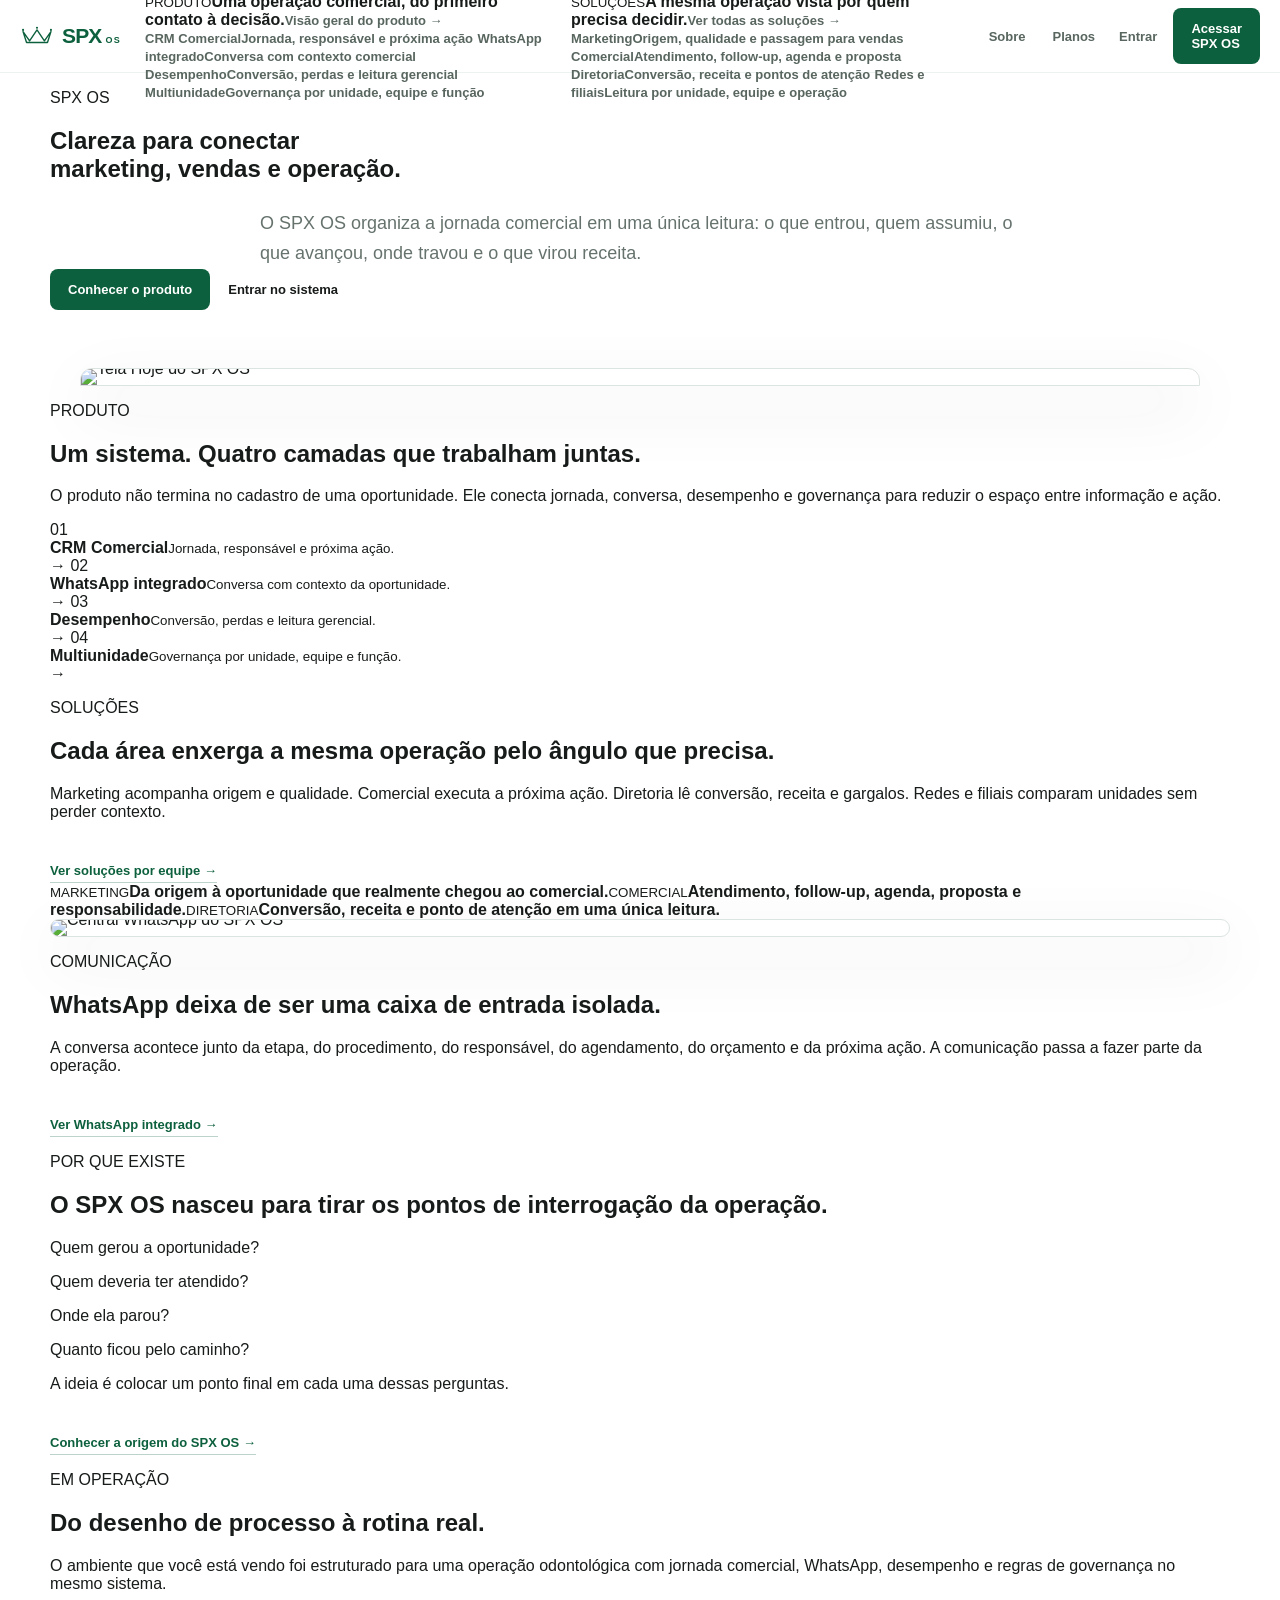
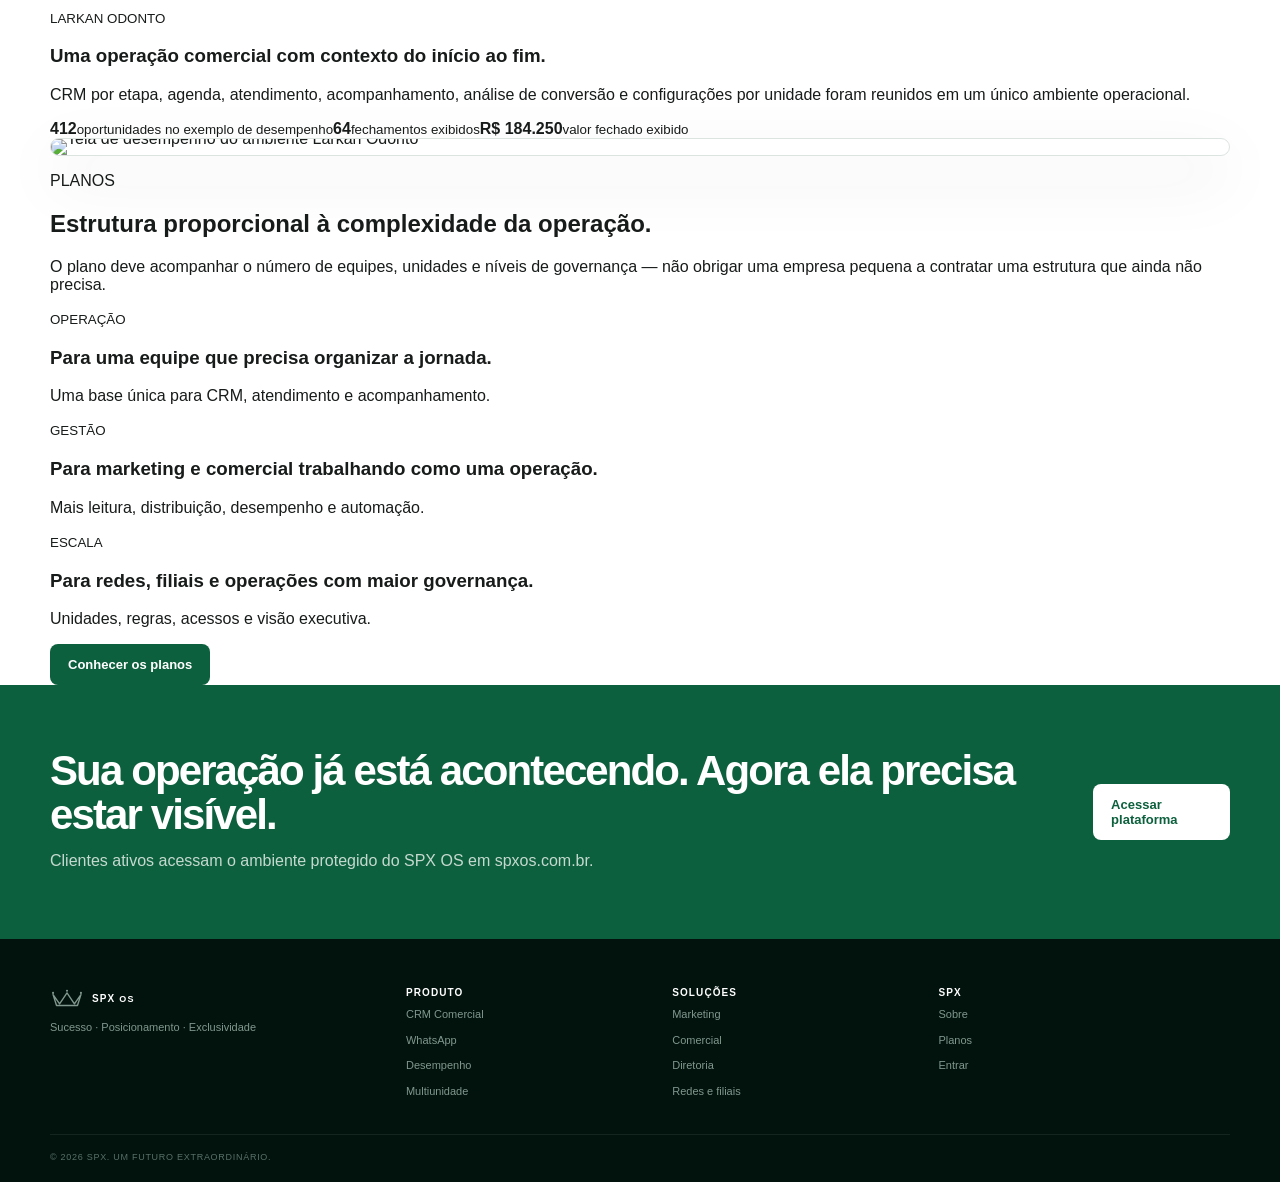
==== commit 213d2548: "Introduce strategic navigation and category architecture" ====
--- a/index.html
+++ b/index.html
@@ -4,8 +4,8 @@
   <meta charset="UTF-8" />
   <meta name="viewport" content="width=device-width,initial-scale=1" />
   <meta name="theme-color" content="#0D603D" />
-  <meta name="description" content="SPX OS — CRM, conversas, jornada, desempenho e gestão comercial em uma única operação." />
-  <title>SPX OS — Operação comercial em uma única leitura</title>
+  <meta name="description" content="SPX OS — clareza para conectar marketing, vendas e operação em uma única leitura." />
+  <title>SPX OS — Clareza para a operação crescer</title>
   <link rel="stylesheet" href="/styles.css" />
 </head>
 <body>
@@ -15,13 +15,38 @@
         <svg viewBox="0 0 78 46" class="brand-crown" aria-hidden="true"><path d="M7 13l15 21 17-25 17 25 15-21-8 25H15z" fill="none" stroke="currentColor" stroke-width="3.2" stroke-linejoin="round"/><circle cx="7" cy="9" r="2.5" fill="currentColor"/><circle cx="39" cy="4" r="2.5" fill="currentColor"/><circle cx="71" cy="9" r="2.5" fill="currentColor"/></svg>
         <span class="brand-text"><strong>SPX</strong><small>OS</small></span>
       </a>
-      <nav class="main-nav" id="mainNav">
-        <a href="/#produto">Produto</a>
-        <a href="/crm">CRM</a>
-        <a href="/conversas">Conversas</a>
-        <a href="/inteligencia">Desempenho</a>
-        <a href="/multiunidade">Multiunidade</a>
+
+      <nav class="main-nav" id="mainNav" aria-label="Navegação principal">
+        <div class="nav-dropdown">
+          <button class="nav-trigger" type="button" aria-expanded="false">Produto <span>⌄</span></button>
+          <div class="nav-panel product-panel">
+            <div class="panel-intro"><small>PRODUTO</small><strong>Uma operação comercial, do primeiro contato à decisão.</strong><a href="/produto">Visão geral do produto →</a></div>
+            <div class="panel-links">
+              <a href="/produto#crm"><strong>CRM Comercial</strong><span>Jornada, responsável e próxima ação</span></a>
+              <a href="/produto#whatsapp"><strong>WhatsApp integrado</strong><span>Conversa com contexto comercial</span></a>
+              <a href="/produto#desempenho"><strong>Desempenho</strong><span>Conversão, perdas e leitura gerencial</span></a>
+              <a href="/produto#multiunidade"><strong>Multiunidade</strong><span>Governança por unidade, equipe e função</span></a>
+            </div>
+          </div>
+        </div>
+
+        <div class="nav-dropdown">
+          <button class="nav-trigger" type="button" aria-expanded="false">Soluções <span>⌄</span></button>
+          <div class="nav-panel solution-panel">
+            <div class="panel-intro"><small>SOLUÇÕES</small><strong>A mesma operação vista por quem precisa decidir.</strong><a href="/solucoes">Ver todas as soluções →</a></div>
+            <div class="panel-links">
+              <a href="/solucoes#marketing"><strong>Marketing</strong><span>Origem, qualidade e passagem para vendas</span></a>
+              <a href="/solucoes#comercial"><strong>Comercial</strong><span>Atendimento, follow-up, agenda e proposta</span></a>
+              <a href="/solucoes#diretoria"><strong>Diretoria</strong><span>Conversão, receita e pontos de atenção</span></a>
+              <a href="/solucoes#redes"><strong>Redes e filiais</strong><span>Leitura por unidade, equipe e operação</span></a>
+            </div>
+          </div>
+        </div>
+
+        <a class="nav-link" href="/sobre">Sobre</a>
+        <a class="nav-link" href="/planos">Planos</a>
       </nav>
+
       <div class="nav-actions">
         <a class="text-link desktop-only" href="https://www.spxos.com.br/entrar">Entrar</a>
         <a class="button button-primary desktop-only" href="https://www.spxos.com.br/entrar">Acessar SPX OS</a>
@@ -29,16 +54,18 @@
       </div>
     </div>
   </header>
+
   <main id="app"></main>
+
   <footer>
     <div class="container footer-grid">
       <div>
         <a class="brand" href="/"><svg viewBox="0 0 78 46" class="brand-crown"><path d="M7 13l15 21 17-25 17 25 15-21-8 25H15z" fill="none" stroke="currentColor" stroke-width="3.2" stroke-linejoin="round"/><circle cx="7" cy="9" r="2.5" fill="currentColor"/><circle cx="39" cy="4" r="2.5" fill="currentColor"/><circle cx="71" cy="9" r="2.5" fill="currentColor"/></svg><span class="brand-text inverse"><strong>SPX</strong><small>OS</small></span></a>
         <p>Sucesso · Posicionamento · Exclusividade</p>
       </div>
-      <div><strong>Produto</strong><a href="/crm">CRM Comercial</a><a href="/conversas">Conversas</a><a href="/jornada">Jornada & Agenda</a></div>
-      <div><strong>Gestão</strong><a href="/inteligencia">Desempenho</a><a href="/multiunidade">Multiunidade</a><a href="https://www.spxos.com.br/entrar">Entrar</a></div>
-      <div><strong>SPX</strong><p>Integra marketing, vendas e dados para estruturar decisões de crescimento.</p></div>
+      <div><strong>Produto</strong><a href="/produto#crm">CRM Comercial</a><a href="/produto#whatsapp">WhatsApp</a><a href="/produto#desempenho">Desempenho</a><a href="/produto#multiunidade">Multiunidade</a></div>
+      <div><strong>Soluções</strong><a href="/solucoes#marketing">Marketing</a><a href="/solucoes#comercial">Comercial</a><a href="/solucoes#diretoria">Diretoria</a><a href="/solucoes#redes">Redes e filiais</a></div>
+      <div><strong>SPX</strong><a href="/sobre">Sobre</a><a href="/planos">Planos</a><a href="https://www.spxos.com.br/entrar">Entrar</a></div>
     </div>
     <div class="container copyright">© 2026 SPX. Um futuro extraordinário.</div>
   </footer>
--- a/styles.css
+++ b/styles.css
@@ -1,4 +1 @@
-:root{--green:#0D603D;--green-dark:#063a2a;--gold:#E4A126;--ivory:#F3EBDD;--ink:#171b19;--muted:#66736d;--line:#e2e8e5;--soft:#f7f9f8;--dark:#041c14}*{box-sizing:border-box}html{scroll-behavior:smooth}body{margin:0;font-family:Inter,"SF Pro Text","Segoe UI",Arial,sans-serif;color:var(--ink);background:#fff;-webkit-font-smoothing:antialiased}a{color:inherit;text-decoration:none}.wrap,.container{width:min(1180px,calc(100% - 40px));margin:auto}.site-header{position:sticky;top:0;z-index:50;background:rgba(255,255,255,.95);backdrop-filter:blur(16px);border-bottom:1px solid rgba(13,96,61,.08)}.nav-wrap{height:72px;width:min(1240px,calc(100% - 32px));margin:auto;display:flex;align-items:center;justify-content:space-between;gap:24px}.brand{display:flex;align-items:center;gap:8px;color:var(--green);flex:0 0 auto}.brand-crown{width:34px;height:24px}.brand-text{display:flex;align-items:baseline;gap:4px}.brand-text strong{font-size:21px;letter-spacing:-.04em}.brand-text small{font-size:9px;font-weight:800;letter-spacing:.14em}.main-nav{display:flex;align-items:center;gap:27px}.main-nav a,.text-link{font-size:13px;font-weight:600;color:#58665f}.main-nav a:hover,.text-link:hover{color:var(--green)}.nav-actions{display:flex;align-items:center;gap:16px}.button{display:inline-flex;align-items:center;justify-content:center;border:1px solid transparent;padding:12px 17px;border-radius:8px;font-size:13px;font-weight:700;transition:.18s}.button:hover{transform:translateY(-1px)}.button-primary{background:var(--green);color:#fff}.button-light{background:#fff;color:var(--green)}.button-link{padding-left:4px;padding-right:4px;color:var(--green)}.menu-btn{display:none;border:0;background:transparent;font-size:22px;color:var(--green)}.hero-v2{padding:86px 0 0}.hero-v2-copy{max-width:930px;text-align:center}.overline{margin:0 0 20px;font-size:10px;line-height:1;font-weight:800;letter-spacing:.17em;color:var(--green)}.hero-v2 h1{margin:0;font-size:clamp(52px,6vw,84px);line-height:.99;letter-spacing:-.055em;font-weight:700}.hero-v2 h1 span{color:var(--green)}.hero-lead{max-width:760px;margin:26px auto 0;font-size:18px;line-height:1.66;color:var(--muted)}.hero-actions-v2{display:flex;align-items:center;justify-content:center;gap:18px;margin-top:30px}.hero-product{margin-top:64px}.product-index{padding:112px 0}.section-intro{display:grid;grid-template-columns:1.1fr .9fr;gap:90px;align-items:end;margin-bottom:48px}.section-intro h2,.feature-copy h2,.journey-v2 h2,.detail-v2 h1,.detail-content h2,.final-cta h2{margin:0;font-size:clamp(38px,4vw,58px);line-height:1.05;letter-spacing:-.045em}.section-intro p,.feature-copy>p:not(.overline),.journey-v2 p,.detail-lead,.final-cta p{margin:0;font-size:16px;line-height:1.72;color:var(--muted)}.module-list{border-top:1px solid var(--line)}.module-row{display:grid;grid-template-columns:70px 1fr 1.2fr 30px;gap:20px;align-items:center;min-height:84px;border-bottom:1px solid var(--line);transition:.18s}.module-row:hover{padding-left:9px;color:var(--green)}.module-row>span{font-size:11px;color:#8b9691}.module-row strong{font-size:18px}.module-row small{font-size:14px;color:#737e78}.module-row b{text-align:right;font-size:18px;font-weight:400}.feature-section{padding:112px 0}.feature-soft{background:var(--soft)}.feature-layout{display:grid;grid-template-columns:.78fr 1.22fr;gap:78px;align-items:center}.feature-layout.reverse{grid-template-columns:1.22fr .78fr}.feature-copy h2{font-size:clamp(38px,4.1vw,58px)}.feature-copy>p:not(.overline){margin-top:22px}.text-arrow{display:inline-block;margin-top:26px;padding-bottom:4px;border-bottom:1px solid rgba(13,96,61,.28);font-size:13px;font-weight:700;color:var(--green)}.stat-line{display:grid;grid-template-columns:repeat(3,1fr);margin-top:30px;border-top:1px solid var(--line);border-bottom:1px solid var(--line)}.stat-line>div{padding:18px 20px 18px 0}.stat-line>div+div{border-left:1px solid var(--line);padding-left:20px}.stat-line strong{display:block;font-size:28px;letter-spacing:-.04em}.stat-line span{display:block;margin-top:4px;font-size:10px;color:#7d8882}.journey-v2{padding:100px 0;background:var(--dark);color:#fff}.journey-v2-grid{display:grid;grid-template-columns:.85fr 1.15fr;gap:90px;align-items:start}.journey-v2 h2{color:#fff}.journey-v2 p{margin-top:20px;color:#a9bbb3}.inverse-overline{color:var(--gold)}.journey-line{list-style:none;margin:0;padding:0;border-top:1px solid rgba(255,255,255,.14)}.journey-line li{display:grid;grid-template-columns:54px 1fr;padding:18px 0;border-bottom:1px solid rgba(255,255,255,.14)}.journey-line span{font-size:10px;color:var(--gold)}.journey-line strong{font-size:15px;font-weight:600}.spx-principle{padding:74px 0;background:var(--ivory)}.principle-grid{display:grid;grid-template-columns:100px 1.4fr .8fr;gap:54px;align-items:center}.principle-grid>p{margin:0;font-size:13px;font-weight:800;letter-spacing:.18em;color:var(--green)}.principle-grid blockquote{margin:0;font-size:clamp(30px,3.2vw,46px);line-height:1.1;letter-spacing:-.04em}.principle-grid>div{font-size:13px;line-height:1.7;color:#627069}.final-cta{padding:64px 0;background:var(--green);color:#fff}.final-cta-inner{display:flex;align-items:center;justify-content:space-between;gap:40px}.final-cta h2{color:#fff;font-size:42px}.final-cta p{margin-top:10px;color:#c5d9d0}.detail-v2{padding:82px 0 94px}.detail-v2-copy{max-width:900px;text-align:center}.back-link{display:inline-block;margin-bottom:40px;font-size:12px;color:#6d7872}.detail-v2 h1{font-size:clamp(48px,5.3vw,74px)}.detail-lead{max-width:720px;margin:25px auto 0}.detail-shot{margin-top:58px}.detail-content{padding:100px 0;border-top:1px solid var(--line)}.detail-content-grid{display:grid;grid-template-columns:1fr 1fr;gap:92px}.detail-content h2{font-size:47px}.clean-list{border-top:1px solid var(--line)}.clean-list>div{display:grid;grid-template-columns:32px 1fr;padding:19px 0;border-bottom:1px solid var(--line)}.clean-list span{color:var(--green)}.clean-list p{margin:0;font-size:15px;line-height:1.6;color:#4f5c55}.detail-facts{padding:0 0 100px}.fact-grid{display:grid;grid-template-columns:repeat(2,220px) 1fr;border-top:1px solid var(--line);border-bottom:1px solid var(--line)}.fact-grid>div{padding:28px 28px 28px 0}.fact-grid>div+div{border-left:1px solid var(--line);padding-left:28px}.fact-grid strong{display:block;font-size:33px;letter-spacing:-.05em}.fact-grid span{display:block;margin-top:5px;font-size:11px;color:#75807a}.fact-grid>p{margin:0;padding:28px 0 28px 38px;border-left:1px solid var(--line);font-size:12px;line-height:1.6;color:#89928e}.next-modules{padding:0 0 108px}.next-grid{display:grid;grid-template-columns:repeat(3,1fr);border-top:1px solid var(--line)}.next-grid a{display:flex;justify-content:space-between;align-items:center;padding:23px 23px 23px 0;border-bottom:1px solid var(--line);font-size:15px}.next-grid a+a{padding-left:23px;border-left:1px solid var(--line)}footer{padding:48px 0 20px;background:#02130d;color:#c7d6cf}.footer-grid{display:grid;grid-template-columns:1.4fr 1fr 1fr 1.3fr;gap:42px}.footer-grid>div{display:flex;flex-direction:column;align-items:flex-start;gap:8px}.footer-grid strong{font-size:10px;color:#fff;text-transform:uppercase;letter-spacing:.11em}.footer-grid a,.footer-grid p{margin:0;font-size:11px;color:#80988e;line-height:1.6}.copyright{margin-top:34px;padding-top:17px;border-top:1px solid rgba(255,255,255,.07);font-size:9px;color:#587168;text-transform:uppercase;letter-spacing:.08em}.inverse{color:#fff}
-.product-live{background:#fff;border:1px solid #dce4e0;border-radius:10px;overflow:hidden;box-shadow:0 24px 70px rgba(5,45,33,.10);color:#173028;min-width:0;font-family:Inter,"Segoe UI",Arial,sans-serif}.hero-shot{border-radius:12px 12px 0 0}.pv-top{height:42px;background:#03271c;color:#fff;display:flex;align-items:center;gap:16px;padding:0 14px;font-size:8px}.pv-logo{display:grid;grid-template-columns:24px auto;grid-template-rows:1fr 1fr;column-gap:7px;min-width:165px}.pv-logo>span{grid-row:1/3;width:24px;height:24px;border:1px solid #d3a13b;border-radius:7px;display:grid;place-items:center;color:#d3a13b}.pv-logo b{font-size:9px}.pv-logo small{font-size:6px;color:#d3a13b;letter-spacing:.1em}.pv-safe{flex:1;color:#d8e1dd}.pv-user{display:flex;gap:8px;align-items:center}.pv-user>span{width:22px;height:22px;border-radius:50%;background:#0d704a;display:grid;place-items:center}.pv-body{display:grid;grid-template-columns:126px minmax(0,1fr);min-height:500px}.pv-side{background:#033329;color:#fff;padding:18px 9px}.pv-side-title{font-size:6px;letter-spacing:.12em;color:#8ba99f;margin:0 8px 14px}.pv-nav{display:flex;gap:8px;align-items:center;padding:10px 9px;border-radius:6px;font-size:8px;color:#c7d8d1}.pv-nav i{font-style:normal;width:14px}.pv-nav.active{background:#0d724b;color:#fff}.pv-main{padding:18px;background:#fbfcfb;min-width:0}.pv-page-head{display:flex;align-items:flex-start;justify-content:space-between;margin-bottom:14px}.pv-page-head>div{display:flex;flex-direction:column}.pv-page-head b{font-size:15px}.pv-page-head span{font-size:7px;color:#73847d;margin-top:3px}.pv-page-head button,.pv-inbox-head button,.pv-form button{border:0;border-radius:6px;background:#087448;color:#fff;padding:8px 12px;font-size:7px;font-weight:700}.pv-filters{display:grid;grid-template-columns:1.3fr repeat(3,1fr);gap:6px;margin-bottom:10px}.pv-filters>div,.pv-search{height:26px;border:1px solid #dfe7e3;border-radius:5px;background:#fff;padding:7px 9px;font-size:6px;color:#85928d}.pv-stage-tabs{display:flex;gap:5px;margin-bottom:11px;font-size:6px}.pv-stage-tabs>*{padding:6px 8px;border-radius:5px;background:#eef2f0;color:#465a52}.pv-stage-tabs b{background:#087448;color:#fff}.pv-kanban{display:grid;grid-template-columns:repeat(5,minmax(105px,1fr));gap:6px;overflow:hidden}.pv-col{background:#f7f9f8;border:1px solid #e2e8e5;border-radius:7px;padding:7px;min-width:0}.pv-col-head{margin-bottom:7px}.pv-col-head>div{display:flex;align-items:center;gap:4px}.pv-col-head b{font-size:7px;white-space:nowrap;overflow:hidden;text-overflow:ellipsis}.pv-col-head small{margin-left:auto;font-size:5px}.pv-col-head>span{display:block;margin-top:4px;text-align:right;color:#087448;font-size:5px;font-weight:700}.dot{width:5px;height:5px;border-radius:50%;background:#087448}.d2{background:#f0a012}.d3{background:#2d83c5}.d4{background:#8d59ca}.pv-lead{background:#fff;border:1px solid #e3e8e6;border-radius:6px;padding:7px;margin-bottom:5px}.pv-lead>div,.pv-row{display:flex;align-items:center;gap:6px}.pv-avatar{width:20px;height:20px;border-radius:50%;background:#dff1e7;color:#087448;display:grid;place-items:center;font-size:6px;font-weight:800;flex:0 0 auto}.pv-lead section,.pv-row section,.pv-contact section{display:flex;flex-direction:column;min-width:0}.pv-lead section b,.pv-row section b,.pv-contact b{font-size:6px;white-space:nowrap;overflow:hidden;text-overflow:ellipsis}.pv-lead section small,.pv-row section small,.pv-contact small{font-size:5px;color:#7d8b85;white-space:nowrap;overflow:hidden;text-overflow:ellipsis}.pv-lead footer{display:flex;justify-content:space-between;margin-top:6px;font-size:5px}.pv-col>a{display:block;text-align:center;margin-top:8px;font-size:6px;color:#71827b}.pv-metrics{display:grid;grid-template-columns:repeat(4,1fr);gap:8px;margin-bottom:12px}.pv-metrics>div{background:#fff;border:1px solid #e2e8e5;border-radius:8px;padding:10px;display:flex;gap:8px;align-items:center}.metric-icon{width:26px;height:26px;border-radius:50%;background:#e6f5ed;color:#087448;display:grid;place-items:center;font-style:normal;font-size:11px}.mi1{background:#fcebed;color:#dd3851}.mi2{background:#eaf1ff;color:#336adf}.mi3{background:#fff1dc;color:#e78a12}.pv-metrics section{display:flex;flex-direction:column}.pv-metrics span{font-size:6px}.pv-metrics b{font-size:18px;line-height:1.1}.pv-metrics small{font-size:5px;color:#7a8983}.pv-today-grid{display:grid;grid-template-columns:1.1fr 1fr 1fr;gap:8px}.pv-panel{background:#fff;border:1px solid #e1e7e4;border-radius:8px;padding:10px}.pv-panel header{display:flex;flex-direction:column;padding-bottom:8px;border-bottom:1px solid #edf1ef}.pv-panel header b{font-size:8px}.pv-panel header span{font-size:5px;color:#7a8982;margin-top:2px}.pv-row{padding:8px 0;border-bottom:1px solid #edf1ef}.pv-row:last-child{border-bottom:0}.pv-row strong{margin-left:auto;color:#db3d51;font-size:5px}.pv-row time{font-size:6px;font-weight:700;min-width:28px}.pv-row em{margin-left:auto;background:#e9f5ee;color:#087448;border-radius:4px;padding:3px 5px;font-size:5px;font-style:normal}.pv-chat{display:grid;grid-template-columns:220px 1fr 175px;min-height:500px;background:#fff}.pv-inbox{border-right:1px solid #e1e7e4}.pv-inbox-head{padding:12px;display:flex;flex-direction:column;gap:3px}.pv-inbox-head b{font-size:12px}.pv-inbox-head span{font-size:6px;color:#74837d}.pv-inbox-head button{margin-top:7px}.pv-search{margin:0 10px 8px}.pv-contact{display:grid;grid-template-columns:24px 1fr auto;gap:6px;align-items:center;padding:9px 10px;border-top:1px solid #eef1ef}.pv-contact.selected{background:#eaf6f0}.pv-contact time{font-size:5px;color:#7f8d87}.pv-thread{display:grid;grid-template-rows:auto 1fr auto;min-width:0}.pv-thread>header{height:50px;border-bottom:1px solid #e1e7e4;display:flex;align-items:center;gap:7px;padding:7px 10px}.pv-thread>header section{display:flex;flex-direction:column}.pv-thread>header section b{font-size:8px}.pv-thread>header section small{font-size:5px;color:#73827c}.pv-thread>header>div{margin-left:auto;display:flex;flex-direction:column}.pv-thread>header>div+div{margin-left:12px}.pv-thread>header>div small{font-size:4px;color:#80908a}.pv-thread>header>div b{font-size:6px}.pv-msgs{background:#f8f5ee;padding:16px;display:flex;flex-direction:column;gap:9px}.msg{max-width:62%;font-size:6px;line-height:1.5;padding:9px 11px;border-radius:8px;background:#fff;box-shadow:0 1px 2px rgba(0,0,0,.04)}.msg.out{align-self:flex-end;background:#dff4d4}.msg.big{max-width:70%}.pv-compose{border-top:1px solid #e1e7e4;padding:10px;color:#8b9792;font-size:6px}.pv-compose button{float:right;border:0;background:#087448;color:#fff;border-radius:5px;padding:5px 8px;font-size:5px}.pv-patient{border-left:1px solid #e1e7e4;padding:12px}.pv-patient>b{font-size:9px}.pv-patient>div{padding:9px 0;border-bottom:1px solid #eef1ef;display:flex;flex-direction:column}.pv-patient small{font-size:4px;color:#80908a;text-transform:uppercase}.pv-patient span{font-size:6px;margin-top:2px}.pv-funnel,.pv-attention{background:#fff;border:1px solid #e1e7e4;border-radius:8px;padding:10px;margin-top:8px}.pv-funnel header{display:flex;flex-direction:column}.pv-funnel header b{font-size:8px}.pv-funnel header span{font-size:5px;color:#7d8b85}.pv-funnel>div{display:grid;grid-template-columns:repeat(5,1fr);gap:8px;margin-top:10px}.pv-funnel section{border:1px solid #e1e7e4;border-radius:7px;padding:9px;text-align:center;position:relative}.pv-funnel section.attention{border-color:#efb7be;background:#fff8f9}.pv-funnel small{display:block;font-size:5px;color:#667871}.pv-funnel b{display:block;font-size:14px}.pv-funnel em{position:absolute;right:-17px;top:17px;font-size:5px;color:#087448;font-style:normal}.pv-attention{display:grid;grid-template-columns:1fr 1.3fr .8fr;gap:15px;align-items:center;border-color:#f1c7cc}.pv-attention>div{display:grid;grid-template-columns:auto 1fr;column-gap:8px}.pv-attention small{font-size:5px;color:#d33c50}.pv-attention>div b{grid-column:1/-1;font-size:8px;margin:3px 0}.pv-attention strong{font-size:24px;color:#d33c50}.pv-attention span,.pv-attention p,.pv-attention aside b{font-size:5px;line-height:1.5;color:#6f7f78}.pv-attention aside{background:#fff2f4;border-radius:6px;padding:8px}.pv-attention aside small{display:block}.pv-setting-metrics{display:grid;grid-template-columns:repeat(5,1fr);gap:8px;margin-bottom:10px}.pv-setting-metrics>div{background:#fff;border:1px solid #e1e7e4;border-radius:7px;padding:10px}.pv-setting-metrics span{display:block;font-size:5px;color:#74847d}.pv-setting-metrics b{font-size:17px}.pv-setting-metrics small{display:block;font-size:5px;color:#8b9792}.pv-settings-grid{display:grid;grid-template-columns:135px 210px 1fr;gap:8px}.pv-settings-grid>nav,.pv-form,.pv-table{background:#fff;border:1px solid #e1e7e4;border-radius:7px;padding:10px}.pv-settings-grid nav{display:flex;flex-direction:column;gap:5px}.pv-settings-grid nav span{font-size:6px;padding:7px;border-radius:4px}.pv-settings-grid nav span.active{background:#e8f5ee;color:#087448;font-weight:700}.pv-form>b,.pv-table>b{font-size:8px}.pv-form label{display:flex;flex-direction:column;font-size:5px;margin-top:9px;gap:3px}.pv-form input,.pv-form select{height:25px;border:1px solid #dfe6e2;border-radius:4px;padding:5px;font-size:5px;background:#fff}.pv-form button{width:100%;margin-top:10px}.pv-table header,.pv-table>div{display:grid;grid-template-columns:1.4fr 1fr 1fr .6fr;gap:8px;align-items:center;padding:8px 5px;border-bottom:1px solid #edf1ef}.pv-table header{margin-top:8px;background:#f7f9f8}.pv-table header span{font-size:4px;color:#778780}.pv-table>div span{font-size:5px}.pv-table em{font-size:5px;font-style:normal;background:#e8f5ee;color:#087448;border-radius:8px;padding:3px 5px;text-align:center}
-@media(max-width:980px){.main-nav{display:none;position:absolute;top:70px;left:18px;right:18px;flex-direction:column;align-items:flex-start;gap:18px;padding:22px;background:#fff;border:1px solid var(--line);box-shadow:0 20px 60px rgba(0,0,0,.1)}.main-nav.open{display:flex}.desktop-only{display:none}.menu-btn{display:block}.hero-v2{padding-top:68px}.section-intro,.feature-layout,.feature-layout.reverse,.journey-v2-grid,.detail-content-grid{grid-template-columns:1fr;gap:46px}.feature-layout.reverse .feature-copy{order:1}.feature-layout.reverse .product-live{order:2}.principle-grid{grid-template-columns:1fr;gap:24px}.fact-grid{grid-template-columns:1fr 1fr}.fact-grid>p{grid-column:1/-1;border-left:0;border-top:1px solid var(--line);padding-left:0}.footer-grid{grid-template-columns:repeat(2,1fr)}.pv-body{grid-template-columns:95px minmax(0,1fr)}.pv-kanban{grid-template-columns:repeat(4,minmax(105px,1fr))}.pv-col:nth-child(5){display:none}.pv-chat{grid-template-columns:180px 1fr}.pv-patient{display:none}.pv-settings-grid{grid-template-columns:110px 1fr}.pv-table{grid-column:1/-1}.pv-today-grid{grid-template-columns:1fr 1fr}.pv-today-grid .pv-panel:last-child{display:none}}
-@media(max-width:640px){.wrap,.container{width:calc(100% - 28px)}.nav-wrap{height:64px;width:calc(100% - 24px)}.hero-v2{padding-top:50px}.hero-v2 h1{font-size:44px}.hero-lead{font-size:16px}.hero-actions-v2{flex-direction:column;gap:8px}.hero-actions-v2 .button{width:100%}.hero-product{margin-top:40px}.product-index,.feature-section,.detail-content{padding:72px 0}.section-intro h2,.feature-copy h2,.journey-v2 h2,.detail-content h2{font-size:35px}.module-row{grid-template-columns:42px 1fr 24px;min-height:76px}.module-row small{display:none}.stat-line{grid-template-columns:1fr}.stat-line>div+div{border-left:0;border-top:1px solid var(--line);padding-left:0}.final-cta-inner{flex-direction:column;align-items:flex-start}.final-cta .button{width:100%}.detail-v2{padding:50px 0 70px}.detail-v2 h1{font-size:41px}.back-link{margin-bottom:26px}.fact-grid{grid-template-columns:1fr}.fact-grid>div+div{border-left:0;border-top:1px solid var(--line);padding-left:0}.next-grid{grid-template-columns:1fr}.next-grid a+a{padding-left:0;border-left:0}.footer-grid{grid-template-columns:1fr;gap:28px}.pv-top{height:34px}.pv-logo{min-width:120px}.pv-safe{display:none}.pv-user small{display:none}.pv-body{grid-template-columns:1fr;min-height:360px}.pv-side{display:none}.pv-main{padding:10px}.pv-filters{grid-template-columns:1fr 1fr}.pv-filters>div:nth-child(n+3){display:none}.pv-stage-tabs span:nth-child(n+3){display:none}.pv-kanban{grid-template-columns:repeat(2,1fr)}.pv-col:nth-child(n+3){display:none}.pv-metrics{grid-template-columns:1fr 1fr}.pv-today-grid{grid-template-columns:1fr}.pv-today-grid .pv-panel:nth-child(n+2){display:none}.pv-chat{grid-template-columns:1fr}.pv-inbox,.pv-patient{display:none}.pv-thread{min-height:360px}.pv-funnel>div{grid-template-columns:repeat(3,1fr)}.pv-funnel section:nth-child(n+4){display:none}.pv-attention{grid-template-columns:1fr}.pv-setting-metrics{grid-template-columns:repeat(2,1fr)}.pv-setting-metrics>div:nth-child(n+5){display:none}.pv-settings-grid{grid-template-columns:1fr}.pv-settings-grid nav,.pv-table{display:none}}
+:root{--green:#0D603D;--green-dark:#063a2a;--gold:#E4A126;--ivory:#F3EBDD;--ink:#171b19;--muted:#66736d;--line:#e2e8e5;--soft:#f7f9f8;--dark:#041c14}*{box-sizing:border-box}html{scroll-behavior:smooth}body{margin:0;font-family:Inter,"SF Pro Text","Segoe UI",Arial,sans-serif;color:var(--ink);background:#fff;-webkit-font-smoothing:antialiased}a{color:inherit;text-decoration:none}.wrap,.container{width:min(1180px,calc(100% - 40px));margin:auto}.site-header{position:sticky;top:0;z-index:50;background:rgba(255,255,255,.96);backdrop-filter:blur(16px);border-bottom:1px solid rgba(13,96,61,.08)}.nav-wrap{height:72px;width:min(1240px,calc(100% - 32px));margin:auto;display:flex;align-items:center;justify-content:space-between;gap:24px}.brand{display:flex;align-items:center;gap:8px;color:var(--green);flex:0 0 auto}.brand-crown{width:34px;height:24px}.brand-text{display:flex;align-items:baseline;gap:4px}.brand-text strong{font-size:21px;letter-spacing:-.04em}.brand-text small{font-size:9px;font-weight:800;letter-spacing:.14em}.main-nav{display:flex;align-items:center;gap:27px}.main-nav a,.text-link{font-size:13px;font-weight:600;color:#58665f}.main-nav a:hover,.text-link:hover{color:var(--green)}.nav-actions{display:flex;align-items:center;gap:16px}.button{display:inline-flex;align-items:center;justify-content:center;border:1px solid transparent;padding:12px 17px;border-radius:8px;font-size:13px;font-weight:700;transition:.18s}.button:hover{transform:translateY(-1px)}.button-primary{background:var(--green);color:#fff}.button-light{background:#fff;color:var(--green)}.button-link{padding-left:4px;padding-right:4px;color:var(--green)}.menu-btn{display:none;border:0;background:transparent;font-size:22px;color:var(--green)}.hero-v2{padding:86px 0 0}.hero-v2-copy{max-width:930px;text-align:center}.overline{margin:0 0 20px;font-size:10px;line-height:1;font-weight:800;letter-spacing:.17em;color:var(--green)}.hero-v2 h1{margin:0;font-size:clamp(52px,6vw,84px);line-height:.99;letter-spacing:-.055em;font-weight:700}.hero-v2 h1 span{color:var(--green)}.hero-lead{max-width:760px;margin:26px auto 0;font-size:18px;line-height:1.66;color:var(--muted)}.hero-actions-v2{display:flex;align-items:center;justify-content:center;gap:18px;margin-top:30px}.hero-product{margin-top:58px}.product-shot{margin:0;background:#fff;border:1px solid #dce4e0;border-radius:10px;overflow:hidden;box-shadow:0 22px 64px rgba(5,45,33,.10);line-height:0}.product-shot img{display:block;width:100%;height:auto;max-width:100%;object-fit:contain;image-rendering:auto;filter:none;transform:none;backface-visibility:hidden}.hero-shot{max-width:1120px;margin-left:auto;margin-right:auto;border-radius:12px 12px 0 0}.detail-product{max-width:1120px;margin-left:auto;margin-right:auto}.product-index{padding:112px 0}.section-intro{display:grid;grid-template-columns:1.1fr .9fr;gap:90px;align-items:end;margin-bottom:48px}.section-intro h2,.feature-copy h2,.journey-v2 h2,.detail-v2 h1,.detail-content h2,.final-cta h2{margin:0;font-size:clamp(38px,4vw,58px);line-height:1.05;letter-spacing:-.045em}.section-intro p,.feature-copy>p:not(.overline),.journey-v2 p,.detail-lead,.final-cta p{margin:0;font-size:16px;line-height:1.72;color:var(--muted)}.module-list{border-top:1px solid var(--line)}.module-row{display:grid;grid-template-columns:70px 1fr 1.2fr 30px;gap:20px;align-items:center;min-height:84px;border-bottom:1px solid var(--line);transition:.18s}.module-row:hover{padding-left:9px;color:var(--green)}.module-row>span{font-size:11px;color:#8b9691}.module-row strong{font-size:18px}.module-row small{font-size:14px;color:#737e78}.module-row b{text-align:right;font-size:18px;font-weight:400}.feature-section{padding:112px 0}.feature-soft{background:var(--soft)}.feature-layout{display:grid;grid-template-columns:.74fr 1.26fr;gap:70px;align-items:center}.feature-layout.reverse{grid-template-columns:1.26fr .74fr}.feature-copy h2{font-size:clamp(38px,4.1vw,58px)}.feature-copy>p:not(.overline){margin-top:22px}.feature-layout .product-shot{width:100%;max-width:760px}.feature-layout.reverse .product-shot{justify-self:start}.feature-layout:not(.reverse) .product-shot{justify-self:end}.text-arrow{display:inline-block;margin-top:26px;padding-bottom:4px;border-bottom:1px solid rgba(13,96,61,.28);font-size:13px;font-weight:700;color:var(--green)}.stat-line{display:grid;grid-template-columns:repeat(3,1fr);margin-top:30px;border-top:1px solid var(--line);border-bottom:1px solid var(--line)}.stat-line>div{padding:18px 20px 18px 0}.stat-line>div+div{border-left:1px solid var(--line);padding-left:20px}.stat-line strong{display:block;font-size:28px;letter-spacing:-.04em}.stat-line span{display:block;margin-top:4px;font-size:10px;color:#7d8882}.journey-v2{padding:100px 0;background:var(--dark);color:#fff}.journey-v2-grid{display:grid;grid-template-columns:.85fr 1.15fr;gap:90px;align-items:start}.journey-v2 h2{color:#fff}.journey-v2 p{margin-top:20px;color:#a9bbb3}.inverse-overline{color:var(--gold)}.journey-line{list-style:none;margin:0;padding:0;border-top:1px solid rgba(255,255,255,.14)}.journey-line li{display:grid;grid-template-columns:54px 1fr;padding:18px 0;border-bottom:1px solid rgba(255,255,255,.14)}.journey-line span{font-size:10px;color:var(--gold)}.journey-line strong{font-size:15px;font-weight:600}.spx-principle{padding:74px 0;background:var(--ivory)}.principle-grid{display:grid;grid-template-columns:100px 1.4fr .8fr;gap:54px;align-items:center}.principle-grid>p{margin:0;font-size:13px;font-weight:800;letter-spacing:.18em;color:var(--green)}.principle-grid blockquote{margin:0;font-size:clamp(30px,3.2vw,46px);line-height:1.1;letter-spacing:-.04em}.principle-grid>div{font-size:13px;line-height:1.7;color:#627069}.final-cta{padding:64px 0;background:var(--green);color:#fff}.final-cta-inner{display:flex;align-items:center;justify-content:space-between;gap:40px}.final-cta h2{color:#fff;font-size:42px}.final-cta p{margin-top:10px;color:#c5d9d0}.detail-v2{padding:82px 0 94px}.detail-v2-copy{max-width:900px;text-align:center}.back-link{display:inline-block;margin-bottom:40px;font-size:12px;color:#6d7872}.detail-v2 h1{font-size:clamp(48px,5.3vw,74px)}.detail-lead{max-width:720px;margin:25px auto 0}.detail-shot{margin-top:58px}.detail-content{padding:100px 0;border-top:1px solid var(--line)}.detail-content-grid{display:grid;grid-template-columns:1fr 1fr;gap:92px}.detail-content h2{font-size:47px}.clean-list{border-top:1px solid var(--line)}.clean-list>div{display:grid;grid-template-columns:32px 1fr;padding:19px 0;border-bottom:1px solid var(--line)}.clean-list span{color:var(--green)}.clean-list p{margin:0;font-size:15px;line-height:1.6;color:#4f5c55}.detail-facts{padding:0 0 100px}.fact-grid{display:grid;grid-template-columns:repeat(2,220px) 1fr;border-top:1px solid var(--line);border-bottom:1px solid var(--line)}.fact-grid>div{padding:28px 28px 28px 0}.fact-grid>div+div{border-left:1px solid var(--line);padding-left:28px}.fact-grid strong{display:block;font-size:33px;letter-spacing:-.05em}.fact-grid span{display:block;margin-top:5px;font-size:11px;color:#75807a}.fact-grid>p{margin:0;padding:28px 0 28px 38px;border-left:1px solid var(--line);font-size:12px;line-height:1.6;color:#89928e}.next-modules{padding:0 0 108px}.next-grid{display:grid;grid-template-columns:repeat(3,1fr);border-top:1px solid var(--line)}.next-grid a{display:flex;justify-content:space-between;align-items:center;padding:23px 23px 23px 0;border-bottom:1px solid var(--line);font-size:15px}.next-grid a+a{padding-left:23px;border-left:1px solid var(--line)}footer{padding:48px 0 20px;background:#02130d;color:#c7d6cf}.footer-grid{display:grid;grid-template-columns:1.4fr 1fr 1fr 1.3fr;gap:42px}.footer-grid>div{display:flex;flex-direction:column;align-items:flex-start;gap:8px}.footer-grid strong{font-size:10px;color:#fff;text-transform:uppercase;letter-spacing:.11em}.footer-grid a,.footer-grid p{margin:0;font-size:11px;color:#80988e;line-height:1.6}.copyright{margin-top:34px;padding-top:17px;border-top:1px solid rgba(255,255,255,.07);font-size:9px;color:#587168;text-transform:uppercase;letter-spacing:.08em}.inverse{color:#fff}@media(max-width:980px){.main-nav{display:none;position:absolute;top:70px;left:18px;right:18px;flex-direction:column;align-items:flex-start;gap:18px;padding:22px;background:#fff;border:1px solid var(--line);box-shadow:0 20px 60px rgba(0,0,0,.1)}.main-nav.open{display:flex}.desktop-only{display:none}.menu-btn{display:block}.hero-v2{padding-top:68px}.section-intro,.feature-layout,.feature-layout.reverse,.journey-v2-grid,.detail-content-grid{grid-template-columns:1fr;gap:46px}.feature-layout.reverse .feature-copy{order:1}.feature-layout.reverse .product-shot{order:2}.feature-layout .product-shot{max-width:none;justify-self:stretch}.principle-grid{grid-template-columns:1fr;gap:24px}.fact-grid{grid-template-columns:1fr 1fr}.fact-grid>p{grid-column:1/-1;border-left:0;border-top:1px solid var(--line);padding-left:0}.footer-grid{grid-template-columns:repeat(2,1fr)}}@media(max-width:640px){.wrap,.container{width:calc(100% - 28px)}.nav-wrap{height:64px;width:calc(100% - 24px)}.hero-v2{padding-top:50px}.hero-v2 h1{font-size:44px}.hero-lead{font-size:16px}.hero-actions-v2{flex-direction:column;gap:8px}.hero-actions-v2 .button{width:100%}.hero-product{margin-top:40px}.product-index,.feature-section,.detail-content{padding:72px 0}.section-intro h2,.feature-copy h2,.journey-v2 h2,.detail-content h2{font-size:35px}.module-row{grid-template-columns:42px 1fr 24px;min-height:76px}.module-row small{display:none}.stat-line{grid-template-columns:1fr}.stat-line>div+div{border-left:0;border-top:1px solid var(--line);padding-left:0}.final-cta-inner{flex-direction:column;align-items:flex-start}.final-cta .button{width:100%}.detail-v2{padding:50px 0 70px}.detail-v2 h1{font-size:41px}.back-link{margin-bottom:26px}.fact-grid{grid-template-columns:1fr}.fact-grid>div+div{border-left:0;border-top:1px solid var(--line);padding-left:0}.next-grid{grid-template-columns:1fr}.next-grid a+a{padding-left:0;border-left:0}.footer-grid{grid-template-columns:1fr;gap:28px}.product-shot{border-radius:7px;box-shadow:0 12px 36px rgba(5,45,33,.08)}}
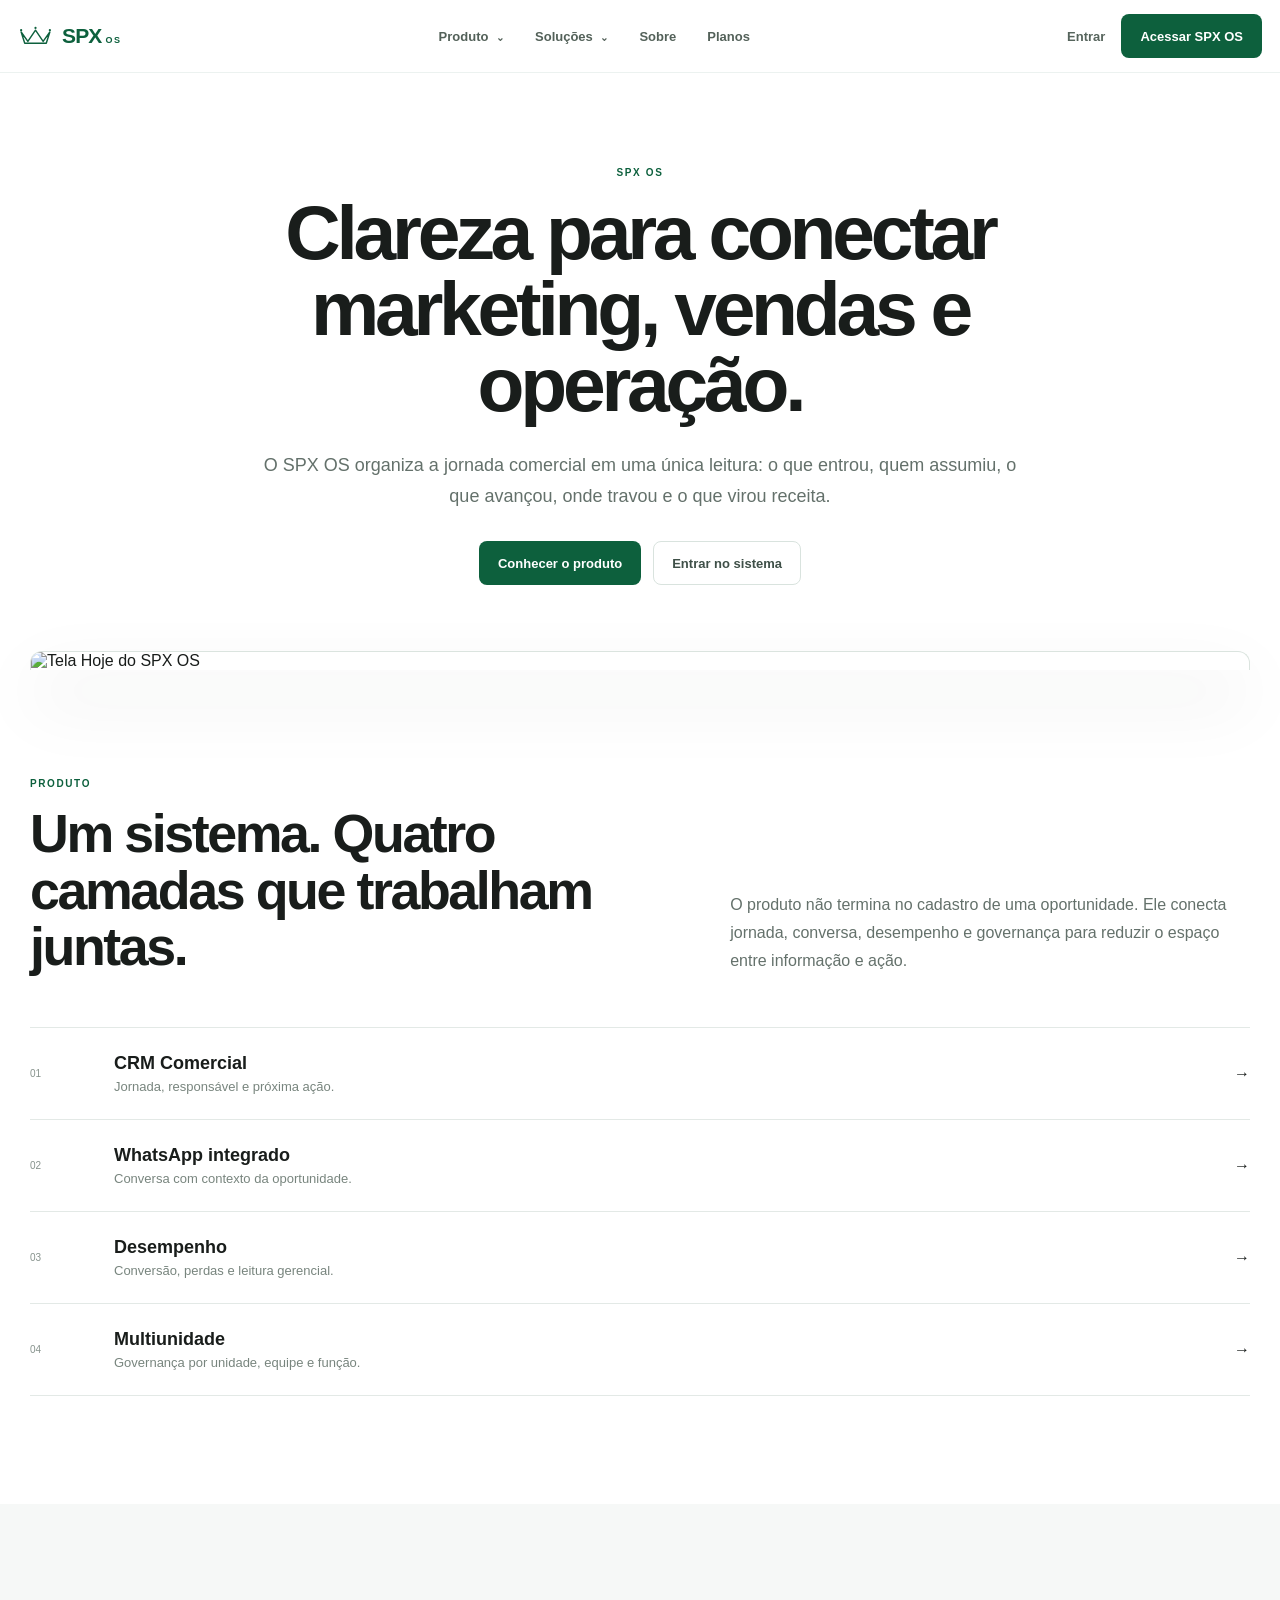
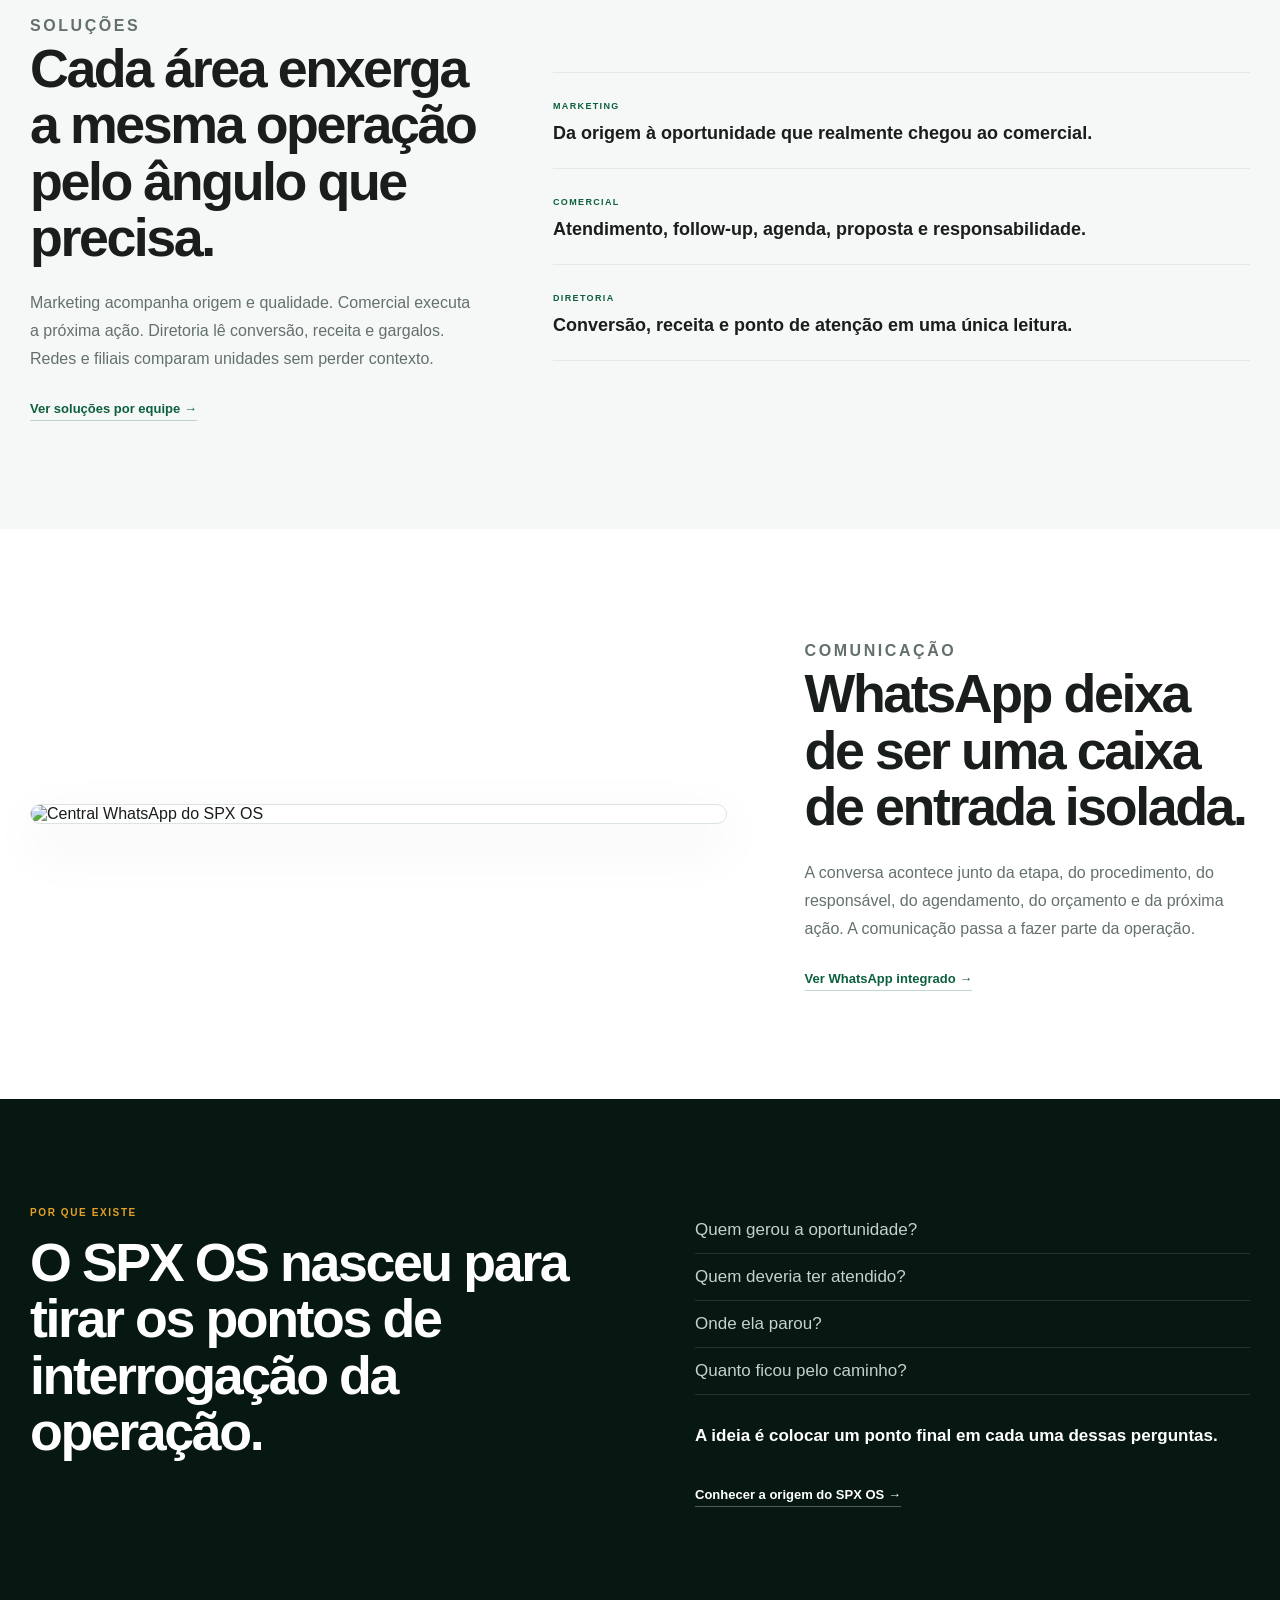
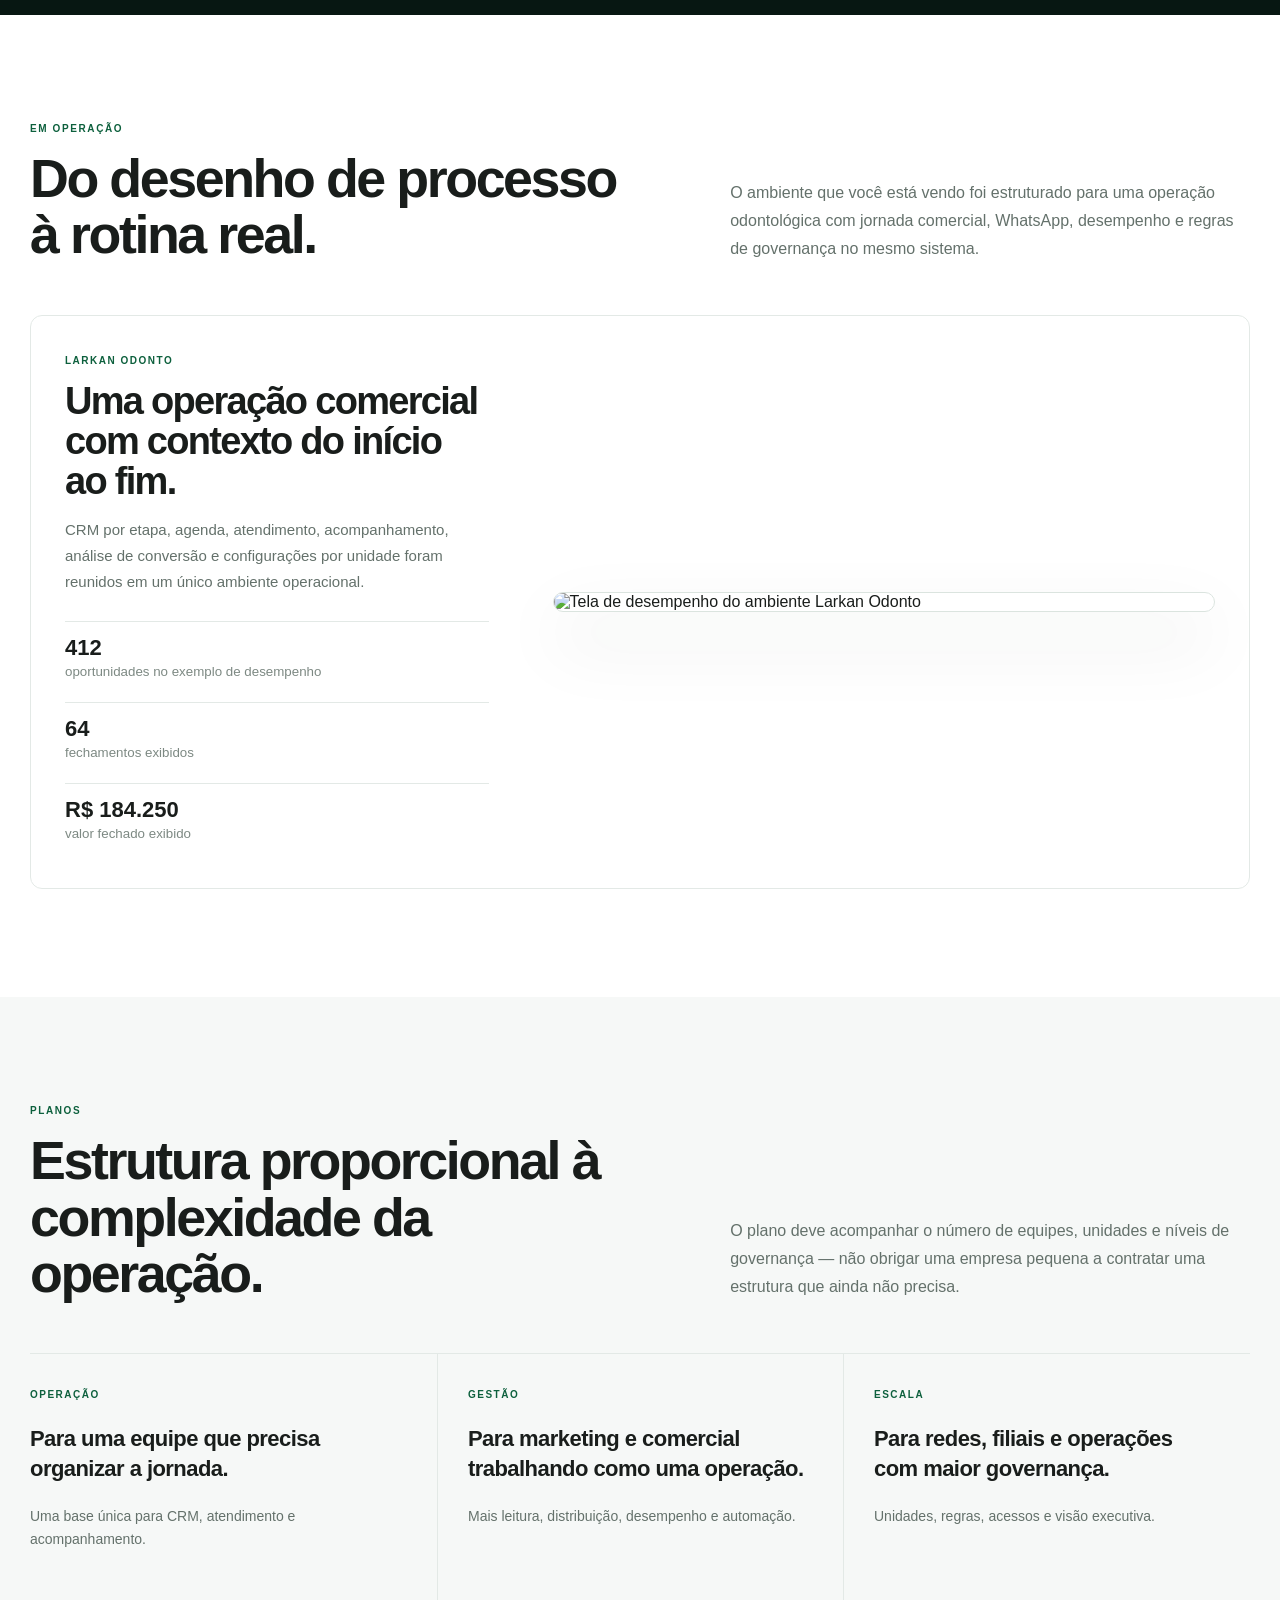
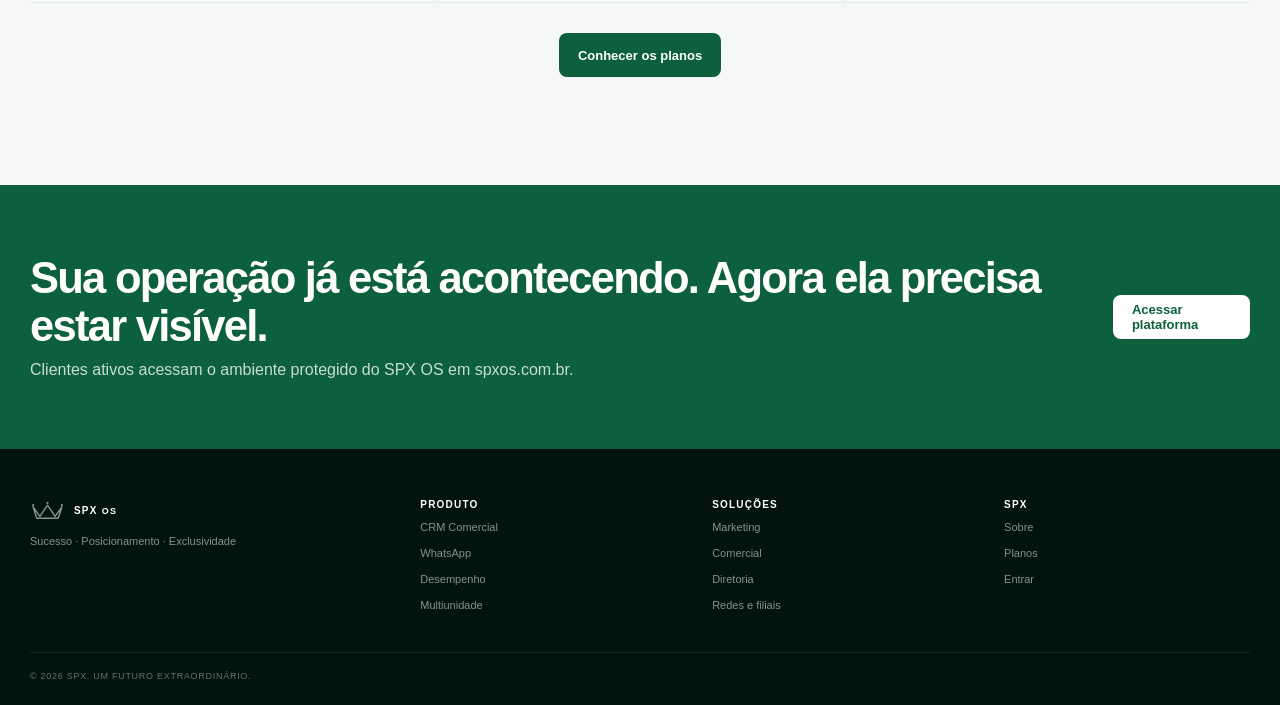
==== commit 70efb9a9: "Wire interaction polish and motion layer into the site shell" ====
--- a/index.html
+++ b/index.html
@@ -6,7 +6,9 @@
   <meta name="theme-color" content="#0D603D" />
   <meta name="description" content="SPX OS — clareza para conectar marketing, vendas e operação em uma única leitura." />
   <title>SPX OS — Clareza para a operação crescer</title>
+  <link rel="preconnect" href="https://i.imgur.com" crossorigin />
   <link rel="stylesheet" href="/styles.css" />
+  <link rel="stylesheet" href="/polish.css" />
 </head>
 <body>
   <header class="site-header">
@@ -70,5 +72,6 @@
     <div class="container copyright">© 2026 SPX. Um futuro extraordinário.</div>
   </footer>
   <script src="/app.js"></script>
+  <script src="/motion.js"></script>
 </body>
 </html>
--- a/styles.css
+++ b/styles.css
@@ -1 +1,4 @@
-:root{--green:#0D603D;--green-dark:#063a2a;--gold:#E4A126;--ivory:#F3EBDD;--ink:#171b19;--muted:#66736d;--line:#e2e8e5;--soft:#f7f9f8;--dark:#041c14}*{box-sizing:border-box}html{scroll-behavior:smooth}body{margin:0;font-family:Inter,"SF Pro Text","Segoe UI",Arial,sans-serif;color:var(--ink);background:#fff;-webkit-font-smoothing:antialiased}a{color:inherit;text-decoration:none}.wrap,.container{width:min(1180px,calc(100% - 40px));margin:auto}.site-header{position:sticky;top:0;z-index:50;background:rgba(255,255,255,.96);backdrop-filter:blur(16px);border-bottom:1px solid rgba(13,96,61,.08)}.nav-wrap{height:72px;width:min(1240px,calc(100% - 32px));margin:auto;display:flex;align-items:center;justify-content:space-between;gap:24px}.brand{display:flex;align-items:center;gap:8px;color:var(--green);flex:0 0 auto}.brand-crown{width:34px;height:24px}.brand-text{display:flex;align-items:baseline;gap:4px}.brand-text strong{font-size:21px;letter-spacing:-.04em}.brand-text small{font-size:9px;font-weight:800;letter-spacing:.14em}.main-nav{display:flex;align-items:center;gap:27px}.main-nav a,.text-link{font-size:13px;font-weight:600;color:#58665f}.main-nav a:hover,.text-link:hover{color:var(--green)}.nav-actions{display:flex;align-items:center;gap:16px}.button{display:inline-flex;align-items:center;justify-content:center;border:1px solid transparent;padding:12px 17px;border-radius:8px;font-size:13px;font-weight:700;transition:.18s}.button:hover{transform:translateY(-1px)}.button-primary{background:var(--green);color:#fff}.button-light{background:#fff;color:var(--green)}.button-link{padding-left:4px;padding-right:4px;color:var(--green)}.menu-btn{display:none;border:0;background:transparent;font-size:22px;color:var(--green)}.hero-v2{padding:86px 0 0}.hero-v2-copy{max-width:930px;text-align:center}.overline{margin:0 0 20px;font-size:10px;line-height:1;font-weight:800;letter-spacing:.17em;color:var(--green)}.hero-v2 h1{margin:0;font-size:clamp(52px,6vw,84px);line-height:.99;letter-spacing:-.055em;font-weight:700}.hero-v2 h1 span{color:var(--green)}.hero-lead{max-width:760px;margin:26px auto 0;font-size:18px;line-height:1.66;color:var(--muted)}.hero-actions-v2{display:flex;align-items:center;justify-content:center;gap:18px;margin-top:30px}.hero-product{margin-top:58px}.product-shot{margin:0;background:#fff;border:1px solid #dce4e0;border-radius:10px;overflow:hidden;box-shadow:0 22px 64px rgba(5,45,33,.10);line-height:0}.product-shot img{display:block;width:100%;height:auto;max-width:100%;object-fit:contain;image-rendering:auto;filter:none;transform:none;backface-visibility:hidden}.hero-shot{max-width:1120px;margin-left:auto;margin-right:auto;border-radius:12px 12px 0 0}.detail-product{max-width:1120px;margin-left:auto;margin-right:auto}.product-index{padding:112px 0}.section-intro{display:grid;grid-template-columns:1.1fr .9fr;gap:90px;align-items:end;margin-bottom:48px}.section-intro h2,.feature-copy h2,.journey-v2 h2,.detail-v2 h1,.detail-content h2,.final-cta h2{margin:0;font-size:clamp(38px,4vw,58px);line-height:1.05;letter-spacing:-.045em}.section-intro p,.feature-copy>p:not(.overline),.journey-v2 p,.detail-lead,.final-cta p{margin:0;font-size:16px;line-height:1.72;color:var(--muted)}.module-list{border-top:1px solid var(--line)}.module-row{display:grid;grid-template-columns:70px 1fr 1.2fr 30px;gap:20px;align-items:center;min-height:84px;border-bottom:1px solid var(--line);transition:.18s}.module-row:hover{padding-left:9px;color:var(--green)}.module-row>span{font-size:11px;color:#8b9691}.module-row strong{font-size:18px}.module-row small{font-size:14px;color:#737e78}.module-row b{text-align:right;font-size:18px;font-weight:400}.feature-section{padding:112px 0}.feature-soft{background:var(--soft)}.feature-layout{display:grid;grid-template-columns:.74fr 1.26fr;gap:70px;align-items:center}.feature-layout.reverse{grid-template-columns:1.26fr .74fr}.feature-copy h2{font-size:clamp(38px,4.1vw,58px)}.feature-copy>p:not(.overline){margin-top:22px}.feature-layout .product-shot{width:100%;max-width:760px}.feature-layout.reverse .product-shot{justify-self:start}.feature-layout:not(.reverse) .product-shot{justify-self:end}.text-arrow{display:inline-block;margin-top:26px;padding-bottom:4px;border-bottom:1px solid rgba(13,96,61,.28);font-size:13px;font-weight:700;color:var(--green)}.stat-line{display:grid;grid-template-columns:repeat(3,1fr);margin-top:30px;border-top:1px solid var(--line);border-bottom:1px solid var(--line)}.stat-line>div{padding:18px 20px 18px 0}.stat-line>div+div{border-left:1px solid var(--line);padding-left:20px}.stat-line strong{display:block;font-size:28px;letter-spacing:-.04em}.stat-line span{display:block;margin-top:4px;font-size:10px;color:#7d8882}.journey-v2{padding:100px 0;background:var(--dark);color:#fff}.journey-v2-grid{display:grid;grid-template-columns:.85fr 1.15fr;gap:90px;align-items:start}.journey-v2 h2{color:#fff}.journey-v2 p{margin-top:20px;color:#a9bbb3}.inverse-overline{color:var(--gold)}.journey-line{list-style:none;margin:0;padding:0;border-top:1px solid rgba(255,255,255,.14)}.journey-line li{display:grid;grid-template-columns:54px 1fr;padding:18px 0;border-bottom:1px solid rgba(255,255,255,.14)}.journey-line span{font-size:10px;color:var(--gold)}.journey-line strong{font-size:15px;font-weight:600}.spx-principle{padding:74px 0;background:var(--ivory)}.principle-grid{display:grid;grid-template-columns:100px 1.4fr .8fr;gap:54px;align-items:center}.principle-grid>p{margin:0;font-size:13px;font-weight:800;letter-spacing:.18em;color:var(--green)}.principle-grid blockquote{margin:0;font-size:clamp(30px,3.2vw,46px);line-height:1.1;letter-spacing:-.04em}.principle-grid>div{font-size:13px;line-height:1.7;color:#627069}.final-cta{padding:64px 0;background:var(--green);color:#fff}.final-cta-inner{display:flex;align-items:center;justify-content:space-between;gap:40px}.final-cta h2{color:#fff;font-size:42px}.final-cta p{margin-top:10px;color:#c5d9d0}.detail-v2{padding:82px 0 94px}.detail-v2-copy{max-width:900px;text-align:center}.back-link{display:inline-block;margin-bottom:40px;font-size:12px;color:#6d7872}.detail-v2 h1{font-size:clamp(48px,5.3vw,74px)}.detail-lead{max-width:720px;margin:25px auto 0}.detail-shot{margin-top:58px}.detail-content{padding:100px 0;border-top:1px solid var(--line)}.detail-content-grid{display:grid;grid-template-columns:1fr 1fr;gap:92px}.detail-content h2{font-size:47px}.clean-list{border-top:1px solid var(--line)}.clean-list>div{display:grid;grid-template-columns:32px 1fr;padding:19px 0;border-bottom:1px solid var(--line)}.clean-list span{color:var(--green)}.clean-list p{margin:0;font-size:15px;line-height:1.6;color:#4f5c55}.detail-facts{padding:0 0 100px}.fact-grid{display:grid;grid-template-columns:repeat(2,220px) 1fr;border-top:1px solid var(--line);border-bottom:1px solid var(--line)}.fact-grid>div{padding:28px 28px 28px 0}.fact-grid>div+div{border-left:1px solid var(--line);padding-left:28px}.fact-grid strong{display:block;font-size:33px;letter-spacing:-.05em}.fact-grid span{display:block;margin-top:5px;font-size:11px;color:#75807a}.fact-grid>p{margin:0;padding:28px 0 28px 38px;border-left:1px solid var(--line);font-size:12px;line-height:1.6;color:#89928e}.next-modules{padding:0 0 108px}.next-grid{display:grid;grid-template-columns:repeat(3,1fr);border-top:1px solid var(--line)}.next-grid a{display:flex;justify-content:space-between;align-items:center;padding:23px 23px 23px 0;border-bottom:1px solid var(--line);font-size:15px}.next-grid a+a{padding-left:23px;border-left:1px solid var(--line)}footer{padding:48px 0 20px;background:#02130d;color:#c7d6cf}.footer-grid{display:grid;grid-template-columns:1.4fr 1fr 1fr 1.3fr;gap:42px}.footer-grid>div{display:flex;flex-direction:column;align-items:flex-start;gap:8px}.footer-grid strong{font-size:10px;color:#fff;text-transform:uppercase;letter-spacing:.11em}.footer-grid a,.footer-grid p{margin:0;font-size:11px;color:#80988e;line-height:1.6}.copyright{margin-top:34px;padding-top:17px;border-top:1px solid rgba(255,255,255,.07);font-size:9px;color:#587168;text-transform:uppercase;letter-spacing:.08em}.inverse{color:#fff}@media(max-width:980px){.main-nav{display:none;position:absolute;top:70px;left:18px;right:18px;flex-direction:column;align-items:flex-start;gap:18px;padding:22px;background:#fff;border:1px solid var(--line);box-shadow:0 20px 60px rgba(0,0,0,.1)}.main-nav.open{display:flex}.desktop-only{display:none}.menu-btn{display:block}.hero-v2{padding-top:68px}.section-intro,.feature-layout,.feature-layout.reverse,.journey-v2-grid,.detail-content-grid{grid-template-columns:1fr;gap:46px}.feature-layout.reverse .feature-copy{order:1}.feature-layout.reverse .product-shot{order:2}.feature-layout .product-shot{max-width:none;justify-self:stretch}.principle-grid{grid-template-columns:1fr;gap:24px}.fact-grid{grid-template-columns:1fr 1fr}.fact-grid>p{grid-column:1/-1;border-left:0;border-top:1px solid var(--line);padding-left:0}.footer-grid{grid-template-columns:repeat(2,1fr)}}@media(max-width:640px){.wrap,.container{width:calc(100% - 28px)}.nav-wrap{height:64px;width:calc(100% - 24px)}.hero-v2{padding-top:50px}.hero-v2 h1{font-size:44px}.hero-lead{font-size:16px}.hero-actions-v2{flex-direction:column;gap:8px}.hero-actions-v2 .button{width:100%}.hero-product{margin-top:40px}.product-index,.feature-section,.detail-content{padding:72px 0}.section-intro h2,.feature-copy h2,.journey-v2 h2,.detail-content h2{font-size:35px}.module-row{grid-template-columns:42px 1fr 24px;min-height:76px}.module-row small{display:none}.stat-line{grid-template-columns:1fr}.stat-line>div+div{border-left:0;border-top:1px solid var(--line);padding-left:0}.final-cta-inner{flex-direction:column;align-items:flex-start}.final-cta .button{width:100%}.detail-v2{padding:50px 0 70px}.detail-v2 h1{font-size:41px}.back-link{margin-bottom:26px}.fact-grid{grid-template-columns:1fr}.fact-grid>div+div{border-left:0;border-top:1px solid var(--line);padding-left:0}.next-grid{grid-template-columns:1fr}.next-grid a+a{padding-left:0;border-left:0}.footer-grid{grid-template-columns:1fr;gap:28px}.product-shot{border-radius:7px;box-shadow:0 12px 36px rgba(5,45,33,.08)}}+:root{--green:#0D603D;--green-2:#073f2b;--dark:#071712;--gold:#E4A126;--ivory:#F3EBDD;--ink:#191d1b;--muted:#64716b;--line:#e3e9e6;--soft:#f6f8f7;--white:#fff}*{box-sizing:border-box}html{scroll-behavior:smooth}body{margin:0;background:#fff;color:var(--ink);font-family:Inter,"SF Pro Text","Segoe UI",Arial,sans-serif;-webkit-font-smoothing:antialiased}a{color:inherit;text-decoration:none}button{font:inherit}.wrap,.container{width:min(1220px,calc(100% - 48px));margin:auto}.site-header{position:sticky;top:0;z-index:80;background:rgba(255,255,255,.96);backdrop-filter:blur(18px);border-bottom:1px solid rgba(13,96,61,.08)}.nav-wrap{height:72px;width:min(1320px,calc(100% - 36px));margin:auto;display:flex;align-items:center;justify-content:space-between;gap:28px}.brand{display:flex;align-items:center;gap:9px;color:var(--green);flex:0 0 auto}.brand-crown{width:35px;height:25px}.brand-text{display:flex;align-items:baseline;gap:4px}.brand-text strong{font-size:21px;letter-spacing:-.04em}.brand-text small{font-size:9px;font-weight:800;letter-spacing:.16em}.main-nav{display:flex;align-items:center;gap:7px}.nav-link,.nav-trigger{border:0;background:transparent;padding:10px 12px;color:#536159;font-size:13px;font-weight:600;cursor:pointer}.nav-link:hover,.nav-trigger:hover{color:var(--green)}.nav-trigger span{font-size:10px;margin-left:4px}.nav-dropdown{position:relative}.nav-panel{display:none;position:absolute;top:48px;left:50%;transform:translateX(-50%);width:670px;padding:18px;background:#fff;border:1px solid var(--line);border-radius:12px;box-shadow:0 28px 70px rgba(4,35,24,.14);grid-template-columns:220px 1fr;gap:18px}.nav-dropdown:hover .nav-panel,.nav-dropdown.open .nav-panel{display:grid}.panel-intro{padding:15px;border-right:1px solid var(--line)}.panel-intro small,.eyebrow{display:block;margin:0 0 16px;color:var(--green);font-size:10px;font-weight:800;letter-spacing:.16em}.panel-intro strong{display:block;font-size:18px;line-height:1.3;letter-spacing:-.02em}.panel-intro a{display:inline-block;margin-top:22px;font-size:12px;font-weight:700;color:var(--green)}.panel-links{display:grid;grid-template-columns:1fr 1fr}.panel-links a{padding:14px;border-radius:8px}.panel-links a:hover{background:var(--soft)}.panel-links strong{display:block;font-size:13px}.panel-links span{display:block;margin-top:5px;font-size:11px;line-height:1.4;color:#7a8780}.nav-actions{display:flex;align-items:center;gap:16px}.text-link{font-size:13px;font-weight:600;color:#56645c}.button{display:inline-flex;align-items:center;justify-content:center;min-height:44px;padding:0 18px;border-radius:8px;border:1px solid transparent;font-size:13px;font-weight:700;transition:.18s}.button:hover{transform:translateY(-1px)}.button-primary{background:var(--green);color:#fff}.button-light{background:#fff;color:var(--green)}.button-quiet{border-color:#d9e3de;background:#fff;color:#3f5048}.menu-btn{display:none;border:0;background:transparent;font-size:22px;color:var(--green)}
+.hero-v3{padding:94px 0 0}.hero-copy-v3{max-width:930px;text-align:center}.hero-copy-v3 h1,.page-hero h1,.about-hero h1{margin:0;font-size:clamp(52px,6vw,86px);line-height:.99;letter-spacing:-.055em}.hero-lead,.page-hero p,.about-hero p{max-width:760px;margin:28px auto 0;font-size:18px;line-height:1.7;color:var(--muted)}.hero-actions{display:flex;justify-content:center;gap:12px;margin-top:30px}.hero-product{margin-top:66px}.product-shot{margin:0;overflow:hidden;border:1px solid #dbe4df;border-radius:10px;background:#fff;box-shadow:0 30px 70px rgba(5,45,33,.10)}.product-shot img{display:block;width:100%;height:auto;max-width:100%;image-rendering:auto}.hero-shot{border-radius:12px 12px 0 0;border-bottom:0}.section{padding:108px 0}.soft{background:var(--soft)}.editorial-head,.case-head{display:grid;grid-template-columns:1.08fr .92fr;gap:90px;align-items:end;margin-bottom:52px}.editorial-head h2,.split-copy h2,.manifesto-grid h2,.case-head h2,.case-copy h3,.page-hero h1,.audience-grid h2,.origin-grid h2,.pricing-grid h2{margin:0;font-size:clamp(38px,4.2vw,60px);line-height:1.05;letter-spacing:-.045em}.editorial-head>p,.case-head>p,.split-copy>p,.audience-grid>div>p{margin:0;font-size:16px;line-height:1.75;color:var(--muted)}.capability-links{border-top:1px solid var(--line)}.capability-links>a{display:grid;grid-template-columns:64px 1fr 30px;gap:20px;align-items:center;min-height:92px;border-bottom:1px solid var(--line);transition:.16s}.capability-links>a:hover{padding-left:8px;color:var(--green)}.capability-links>a>span{font-size:10px;color:#87938d}.capability-links strong{display:block;font-size:18px}.capability-links small{display:block;margin-top:5px;font-size:13px;color:#78857e}.capability-links b{text-align:right;font-weight:400}.split-feature{display:grid;grid-template-columns:.78fr 1.22fr;gap:78px;align-items:center}.split-feature.reverse{grid-template-columns:1.22fr .78fr}.split-copy>p:not(.eyebrow){margin-top:24px}.text-arrow{display:inline-block;margin-top:28px;padding-bottom:4px;border-bottom:1px solid rgba(13,96,61,.25);font-size:13px;font-weight:700;color:var(--green)}.solution-stack{border-top:1px solid var(--line)}.solution-stack a{display:block;padding:22px 0;border-bottom:1px solid var(--line)}.solution-stack small{font-size:9px;font-weight:800;letter-spacing:.15em;color:var(--green)}.solution-stack strong{display:block;margin-top:7px;font-size:18px;line-height:1.45}.product-proof .product-shot{box-shadow:0 20px 55px rgba(5,45,33,.08)}.dark-section{background:var(--dark);color:#fff}.manifesto-grid{display:grid;grid-template-columns:1fr 1fr;gap:110px}.manifesto-grid h2{color:#fff}.gold{color:var(--gold)}.manifesto-grid>div:last-child>p{margin:0;padding:13px 0;border-bottom:1px solid rgba(255,255,255,.12);font-size:17px;color:#c5d2cc}.manifesto-grid .answer{margin-top:18px!important;border:0!important;color:#fff!important;font-weight:600}.text-arrow.light{border-color:rgba(255,255,255,.3);color:#fff}.case-card{display:grid;grid-template-columns:.78fr 1.22fr;gap:64px;align-items:center;padding:34px;border:1px solid var(--line);border-radius:12px}.case-copy>small{font-size:10px;font-weight:800;letter-spacing:.15em;color:var(--green)}.case-copy h3{margin-top:14px;font-size:38px}.case-copy>p{font-size:15px;line-height:1.75;color:var(--muted)}.case-metrics{display:grid;grid-template-columns:1fr;gap:10px;margin-top:26px}.case-metrics span{padding:13px 0;border-top:1px solid var(--line)}.case-metrics strong{font-size:22px}.case-metrics small{display:block;margin-top:3px;color:#7d8983}.plan-preview-grid{display:grid;grid-template-columns:repeat(3,1fr);border-top:1px solid var(--line);border-bottom:1px solid var(--line)}.plan-preview-grid article{padding:30px 30px 36px 0}.plan-preview-grid article+article{padding-left:30px;border-left:1px solid var(--line)}.plan-preview-grid small,.pricing-grid small{font-size:10px;font-weight:800;letter-spacing:.15em;color:var(--green)}.plan-preview-grid h3{font-size:22px;line-height:1.35;letter-spacing:-.025em}.plan-preview-grid p{font-size:14px;line-height:1.65;color:var(--muted)}.plans-link{margin-top:30px;text-align:center}.final-cta{padding:70px 0;background:var(--green);color:#fff}.final-cta-inner{display:flex;align-items:center;justify-content:space-between;gap:50px}.final-cta h2{margin:0;font-size:clamp(34px,3.4vw,48px);line-height:1.1;letter-spacing:-.04em}.final-cta p{margin:10px 0 0;color:#c8dcd3}.page-hero{padding:88px 0 96px;background:#fff}.page-hero-grid{display:grid;grid-template-columns:.8fr 1.2fr;gap:70px;align-items:center}.page-hero-grid>div>p:not(.eyebrow){margin:24px 0 0}.page-hero.simple{padding-bottom:80px}.page-copy{max-width:930px;text-align:center}.page-copy p{margin-left:auto;margin-right:auto}.product-row{scroll-margin-top:90px}.clean-points{list-style:none;margin:28px 0 0;padding:0;border-top:1px solid var(--line)}.clean-points li{padding:14px 0;border-bottom:1px solid var(--line);font-size:14px;color:#405048}.clean-points li:before{content:'—';margin-right:10px;color:var(--green)}.audience-row{scroll-margin-top:90px}.audience-grid{display:grid;grid-template-columns:.8fr 1.2fr;gap:76px;align-items:center}.audience-grid.reverse{grid-template-columns:1.2fr .8fr}.about-hero{padding:110px 0;background:var(--dark);color:#fff}.about-grid{display:grid;grid-template-columns:1.1fr .9fr;gap:100px;align-items:end}.about-hero h1{color:#fff;font-size:clamp(50px,5.5vw,78px)}.about-hero p{margin:0 0 18px;color:#b9c9c1}.origin-grid{display:grid;grid-template-columns:.8fr 1.2fr;gap:100px}.questions{border-top:1px solid var(--line)}.questions p{margin:0;padding:17px 0;border-bottom:1px solid var(--line);font-size:16px}.questions span{display:inline-block;width:28px;color:var(--gold);font-weight:800}.questions strong{display:block;margin-top:28px;font-size:20px;line-height:1.5;color:var(--green)}.case-gallery{display:grid;grid-template-columns:1fr 1fr;gap:18px}.case-gallery .product-shot:last-child{grid-column:1/-1}.pricing-grid{display:grid;grid-template-columns:repeat(3,1fr);gap:0;border-top:1px solid var(--line);border-bottom:1px solid var(--line)}.pricing-grid article{display:flex;flex-direction:column;min-height:620px;padding:34px 32px 34px 0}.pricing-grid article+article{border-left:1px solid var(--line);padding-left:32px}.pricing-grid article.featured{background:#f8fbf9}.pricing-grid h2{margin-top:12px;font-size:32px}.pricing-grid article>div>p{font-size:14px;line-height:1.7;color:var(--muted)}.pricing-grid ul{list-style:none;margin:28px 0 0;padding:0;border-top:1px solid var(--line)}.pricing-grid li{padding:13px 0;border-bottom:1px solid var(--line);font-size:13px}.pricing-grid li:before{content:'✓';margin-right:9px;color:var(--green);font-weight:800}.pricing-grid footer{margin-top:auto;padding-top:28px}.pricing-grid footer strong{display:block;font-size:15px}.pricing-grid footer span{display:block;margin-top:6px;font-size:12px;line-height:1.6;color:var(--muted)}.pricing-note{margin-top:26px}.pricing-note p{margin:0;font-size:12px;color:#7e8a84}footer{padding:50px 0 24px;background:#03140e;color:#c9d6d0}.footer-grid{display:grid;grid-template-columns:1.4fr 1fr 1fr 1fr;gap:46px}.footer-grid>div{display:flex;flex-direction:column;align-items:flex-start;gap:8px}.footer-grid strong{font-size:10px;letter-spacing:.12em;text-transform:uppercase;color:#fff}.footer-grid a,.footer-grid p{margin:0;font-size:11px;line-height:1.65;color:#80948b}.inverse{color:#fff}.copyright{margin-top:38px;padding-top:18px;border-top:1px solid rgba(255,255,255,.08);font-size:9px;color:#5e746a;text-transform:uppercase;letter-spacing:.08em}
+@media(max-width:1000px){.main-nav{display:none;position:absolute;top:72px;left:18px;right:18px;flex-direction:column;align-items:stretch;padding:16px;background:#fff;border:1px solid var(--line);border-radius:10px;box-shadow:0 20px 60px rgba(0,0,0,.12)}.main-nav.open{display:flex}.nav-link,.nav-trigger{text-align:left;width:100%;padding:12px}.nav-panel{position:static;transform:none;width:100%;margin-top:4px;box-shadow:none;grid-template-columns:1fr}.nav-dropdown:hover .nav-panel{display:none}.nav-dropdown.open .nav-panel{display:grid}.panel-intro{border-right:0;border-bottom:1px solid var(--line)}.desktop-only{display:none}.menu-btn{display:block}.editorial-head,.case-head,.split-feature,.split-feature.reverse,.manifesto-grid,.page-hero-grid,.audience-grid,.audience-grid.reverse,.about-grid,.origin-grid{grid-template-columns:1fr;gap:48px}.split-feature.reverse .product-shot,.audience-grid.reverse .product-shot{order:2}.split-feature.reverse .split-copy,.audience-grid.reverse>div{order:1}.case-card{grid-template-columns:1fr}.plan-preview-grid,.pricing-grid{grid-template-columns:1fr}.plan-preview-grid article,.plan-preview-grid article+article,.pricing-grid article,.pricing-grid article+article{padding:28px 0;border-left:0;border-bottom:1px solid var(--line)}.pricing-grid article{min-height:0}.case-gallery{grid-template-columns:1fr}.case-gallery .product-shot:last-child{grid-column:auto}.footer-grid{grid-template-columns:repeat(2,1fr)}}
+@media(max-width:640px){.wrap,.container{width:calc(100% - 28px)}.nav-wrap{height:64px;width:calc(100% - 24px)}.hero-v3{padding-top:56px}.hero-copy-v3 h1,.page-hero h1,.about-hero h1{font-size:44px}.hero-lead,.page-hero p{font-size:16px}.hero-actions{flex-direction:column}.hero-actions .button{width:100%}.hero-product{margin-top:42px}.section{padding:74px 0}.editorial-head h2,.split-copy h2,.manifesto-grid h2,.case-head h2,.audience-grid h2,.origin-grid h2{font-size:36px}.capability-links>a{grid-template-columns:40px 1fr 20px;min-height:82px}.capability-links small{font-size:11px}.case-card{padding:18px}.case-copy h3{font-size:30px}.final-cta-inner{flex-direction:column;align-items:flex-start}.final-cta .button{width:100%}.page-hero{padding:58px 0 70px}.about-hero{padding:72px 0}.footer-grid{grid-template-columns:1fr;gap:30px}}
--- a/polish.css
+++ b/polish.css
@@ -0,0 +1,126 @@
+/* Interaction and visual polish layer */
+
+.site-header{transition:box-shadow .24s ease,background-color .24s ease,border-color .24s ease}
+.site-header.scrolled{background:rgba(255,255,255,.985);box-shadow:0 12px 34px rgba(5,45,33,.07);border-bottom-color:rgba(13,96,61,.12)}
+
+@media (min-width:1001px){
+  .nav-dropdown{position:relative;padding-bottom:12px;margin-bottom:-12px}
+  .nav-dropdown::after{content:"";position:absolute;left:-14px;right:-14px;top:100%;height:16px}
+  .nav-panel{
+    display:grid!important;
+    top:calc(100% + 4px);
+    opacity:0;
+    visibility:hidden;
+    pointer-events:none;
+    transform:translate(-50%,10px) scale(.985);
+    transform-origin:top center;
+    transition:opacity .16s ease,transform .22s cubic-bezier(.22,.61,.36,1),visibility 0s linear .22s;
+  }
+  .nav-dropdown:hover .nav-panel,
+  .nav-dropdown:focus-within .nav-panel,
+  .nav-dropdown.open .nav-panel,
+  .nav-dropdown.hover-open .nav-panel{
+    opacity:1;
+    visibility:visible;
+    pointer-events:auto;
+    transform:translate(-50%,0) scale(1);
+    transition-delay:0s;
+  }
+  .nav-trigger span{display:inline-block;transition:transform .18s ease}
+  .nav-dropdown:hover .nav-trigger span,
+  .nav-dropdown:focus-within .nav-trigger span,
+  .nav-dropdown.open .nav-trigger span,
+  .nav-dropdown.hover-open .nav-trigger span{transform:rotate(180deg)}
+  .panel-links a{transition:background-color .18s ease,transform .18s ease}
+  .panel-links a:hover{transform:translateX(3px)}
+}
+
+.button{position:relative;overflow:hidden;isolation:isolate;transition:transform .2s ease,box-shadow .2s ease,background-color .2s ease,border-color .2s ease}
+.button-primary:hover{box-shadow:0 10px 24px rgba(13,96,61,.2)}
+.button:active{transform:translateY(0) scale(.985)}
+.text-arrow{transition:color .18s ease,border-color .18s ease,transform .18s ease}
+.text-arrow:hover{transform:translateX(3px);border-color:rgba(13,96,61,.55)}
+
+.product-shot{transition:transform .4s cubic-bezier(.22,.61,.36,1),box-shadow .4s ease,border-color .4s ease}
+.product-shot:hover{transform:translateY(-3px);box-shadow:0 34px 84px rgba(5,45,33,.13);border-color:#cbd9d2}
+.product-shot img{transition:opacity .35s ease,transform .55s cubic-bezier(.22,.61,.36,1)}
+.product-shot:hover img{transform:scale(1.003)}
+
+/* Pricing / plan cards: isolate from global site footer and restore hierarchy */
+.pricing-section{padding-top:78px}
+.pricing-grid{gap:18px;border:0;align-items:stretch}
+.pricing-grid article,
+.pricing-grid article+article{
+  position:relative;
+  display:grid;
+  grid-template-rows:auto 1fr auto;
+  min-height:560px;
+  padding:32px!important;
+  border:1px solid var(--line)!important;
+  border-radius:16px;
+  background:#fff;
+  overflow:hidden;
+  transition:transform .24s ease,box-shadow .24s ease,border-color .24s ease;
+}
+.pricing-grid article:hover{transform:translateY(-4px);box-shadow:0 20px 48px rgba(5,45,33,.08);border-color:#cfddd6!important}
+.pricing-grid article.featured{background:linear-gradient(180deg,#f7fbf8 0%,#ffffff 65%);border-color:rgba(13,96,61,.34)!important;box-shadow:0 18px 42px rgba(13,96,61,.07)}
+.pricing-grid article.featured::before{content:"MAIS COMPLETO";position:absolute;top:18px;right:18px;padding:6px 9px;border-radius:999px;background:rgba(13,96,61,.08);color:var(--green);font-size:8px;font-weight:800;letter-spacing:.13em}
+.pricing-grid article>div:first-child{display:grid;grid-template-rows:auto minmax(102px,auto) minmax(64px,auto);align-content:start}
+.pricing-grid h2{margin:14px 0 0;font-size:30px;line-height:1.08;letter-spacing:-.04em}
+.pricing-grid article>div>p{margin:16px 0 0!important}
+.pricing-grid ul{align-self:start;margin:24px 0 0}
+.pricing-grid li{display:flex;align-items:flex-start;gap:2px;line-height:1.5}
+.pricing-grid li:before{flex:0 0 auto}
+.pricing-grid footer{
+  margin-top:30px!important;
+  padding:20px 0 0!important;
+  background:transparent!important;
+  color:var(--ink)!important;
+  border-top:1px solid var(--line)!important;
+}
+.pricing-grid footer strong{color:var(--ink)!important;font-size:15px;letter-spacing:-.01em;text-transform:none!important}
+.pricing-grid footer span{color:var(--muted)!important;font-size:12px;line-height:1.55}
+.pricing-note{margin-top:22px;padding:16px 0 0;border-top:1px solid var(--line)}
+.pricing-note p{max-width:900px}
+
+/* Motion: progressive enhancement only */
+.motion-ready .reveal{opacity:0;transform:translateY(24px);transition:opacity .6s cubic-bezier(.22,.61,.36,1),transform .7s cubic-bezier(.22,.61,.36,1)}
+.motion-ready .reveal.reveal-left{transform:translateX(-22px)}
+.motion-ready .reveal.reveal-right{transform:translateX(22px)}
+.motion-ready .reveal.is-visible{opacity:1;transform:none}
+.motion-ready .reveal-delay-1{transition-delay:.06s}
+.motion-ready .reveal-delay-2{transition-delay:.12s}
+.motion-ready .reveal-delay-3{transition-delay:.18s}
+.hero-copy-v3>*{transition:opacity .5s ease,transform .6s cubic-bezier(.22,.61,.36,1)}
+.motion-ready .hero-copy-v3>*{opacity:0;transform:translateY(12px)}
+.motion-ready .hero-copy-v3.hero-enter>*{opacity:1;transform:none}
+.motion-ready .hero-copy-v3.hero-enter>*:nth-child(2){transition-delay:.06s}
+.motion-ready .hero-copy-v3.hero-enter>*:nth-child(3){transition-delay:.12s}
+.motion-ready .hero-copy-v3.hero-enter>*:nth-child(4){transition-delay:.18s}
+
+.capability-links>a,.solution-stack a,.plan-preview-grid article,.case-card,.pricing-grid article{will-change:transform}
+
+@media(max-width:1000px){
+  .nav-dropdown{padding-bottom:0;margin-bottom:0}
+  .nav-dropdown::after{display:none}
+  .nav-panel{opacity:1;visibility:visible;pointer-events:auto;transform:none!important;transition:none}
+  .nav-dropdown:hover .nav-panel,.nav-dropdown:focus-within .nav-panel{display:none!important}
+  .nav-dropdown.open .nav-panel{display:grid!important}
+  .pricing-grid{gap:14px}
+  .pricing-grid article,.pricing-grid article+article{min-height:0;padding:28px!important}
+  .pricing-grid article>div:first-child{grid-template-rows:auto auto auto}
+  .pricing-grid article.featured::before{position:static;display:inline-flex;width:max-content;margin-bottom:14px}
+}
+
+@media(max-width:640px){
+  .pricing-section{padding-top:54px}
+  .pricing-grid article,.pricing-grid article+article{padding:24px!important;border-radius:13px}
+  .pricing-grid h2{font-size:27px}
+  .product-shot:hover{transform:none}
+}
+
+@media(prefers-reduced-motion:reduce){
+  html{scroll-behavior:auto}
+  *,*::before,*::after{animation-duration:.01ms!important;animation-iteration-count:1!important;transition-duration:.01ms!important;scroll-behavior:auto!important}
+  .motion-ready .reveal,.motion-ready .hero-copy-v3>*{opacity:1!important;transform:none!important}
+}
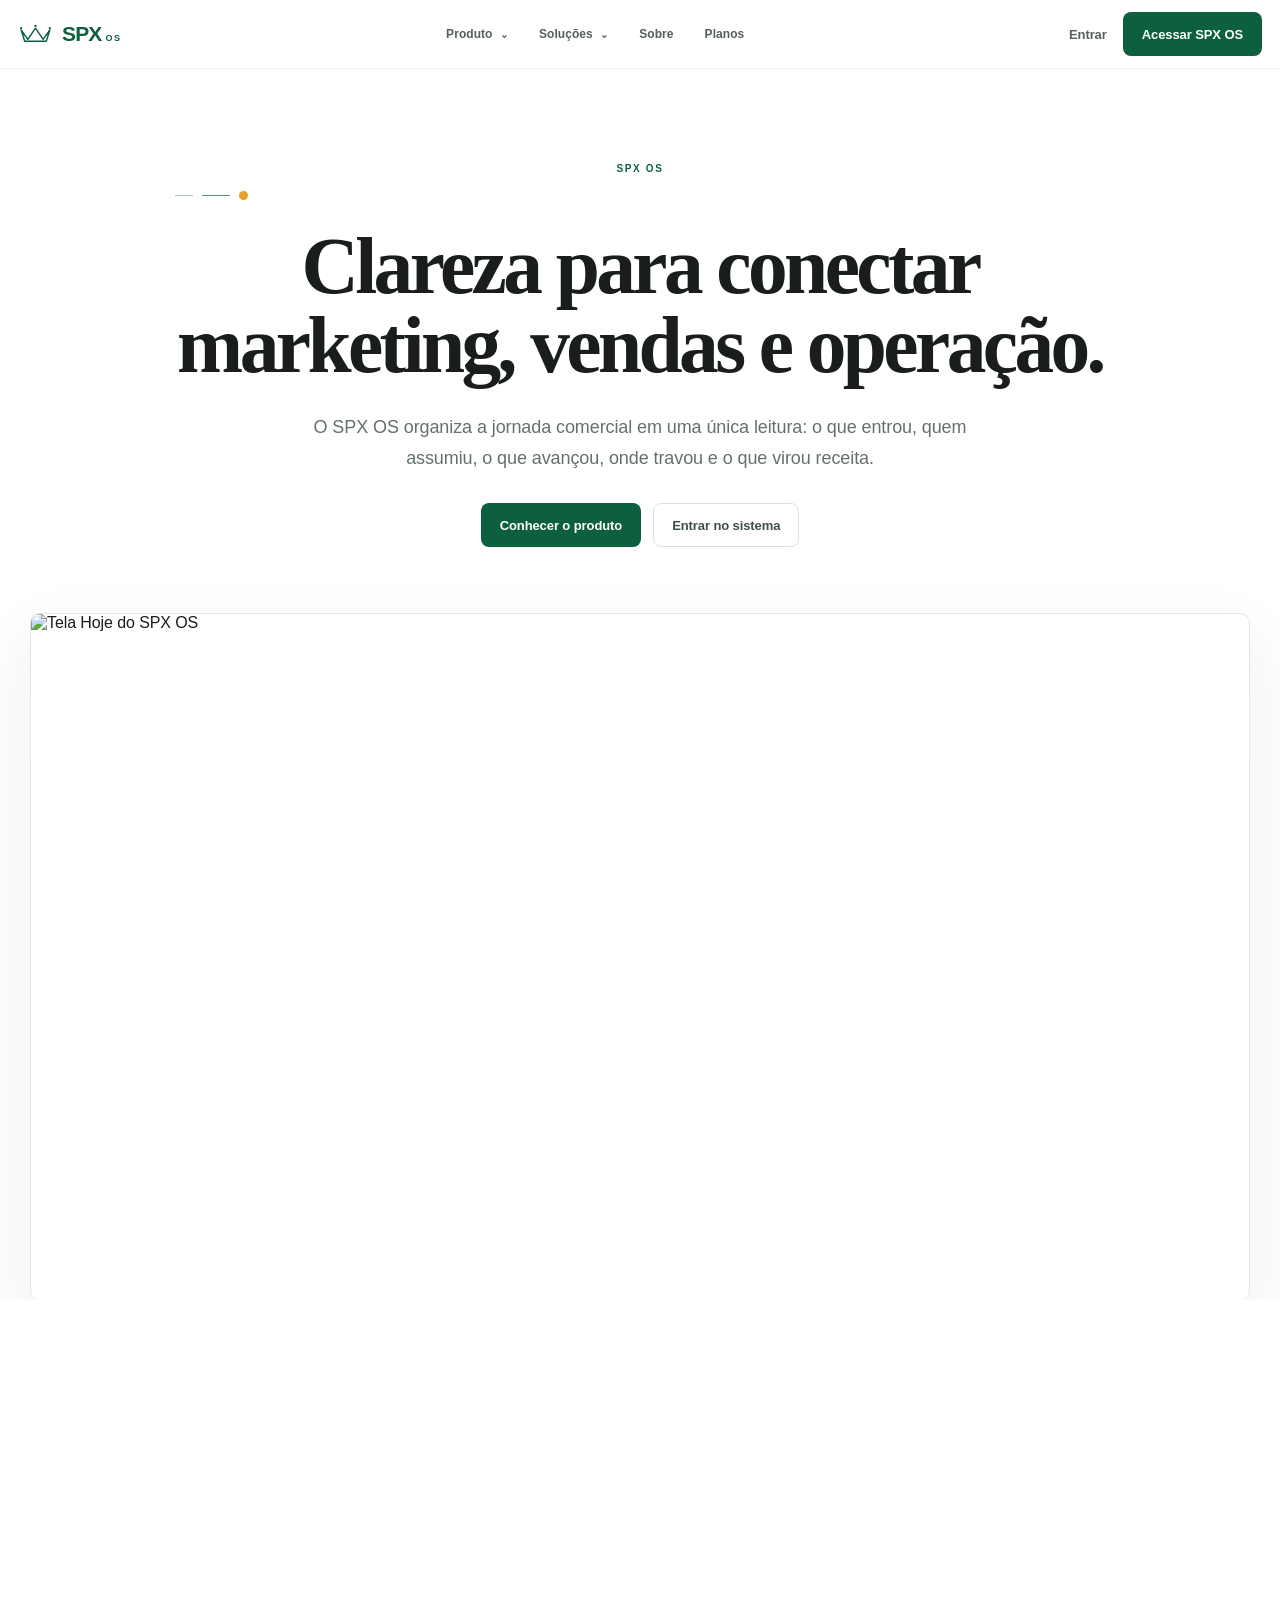
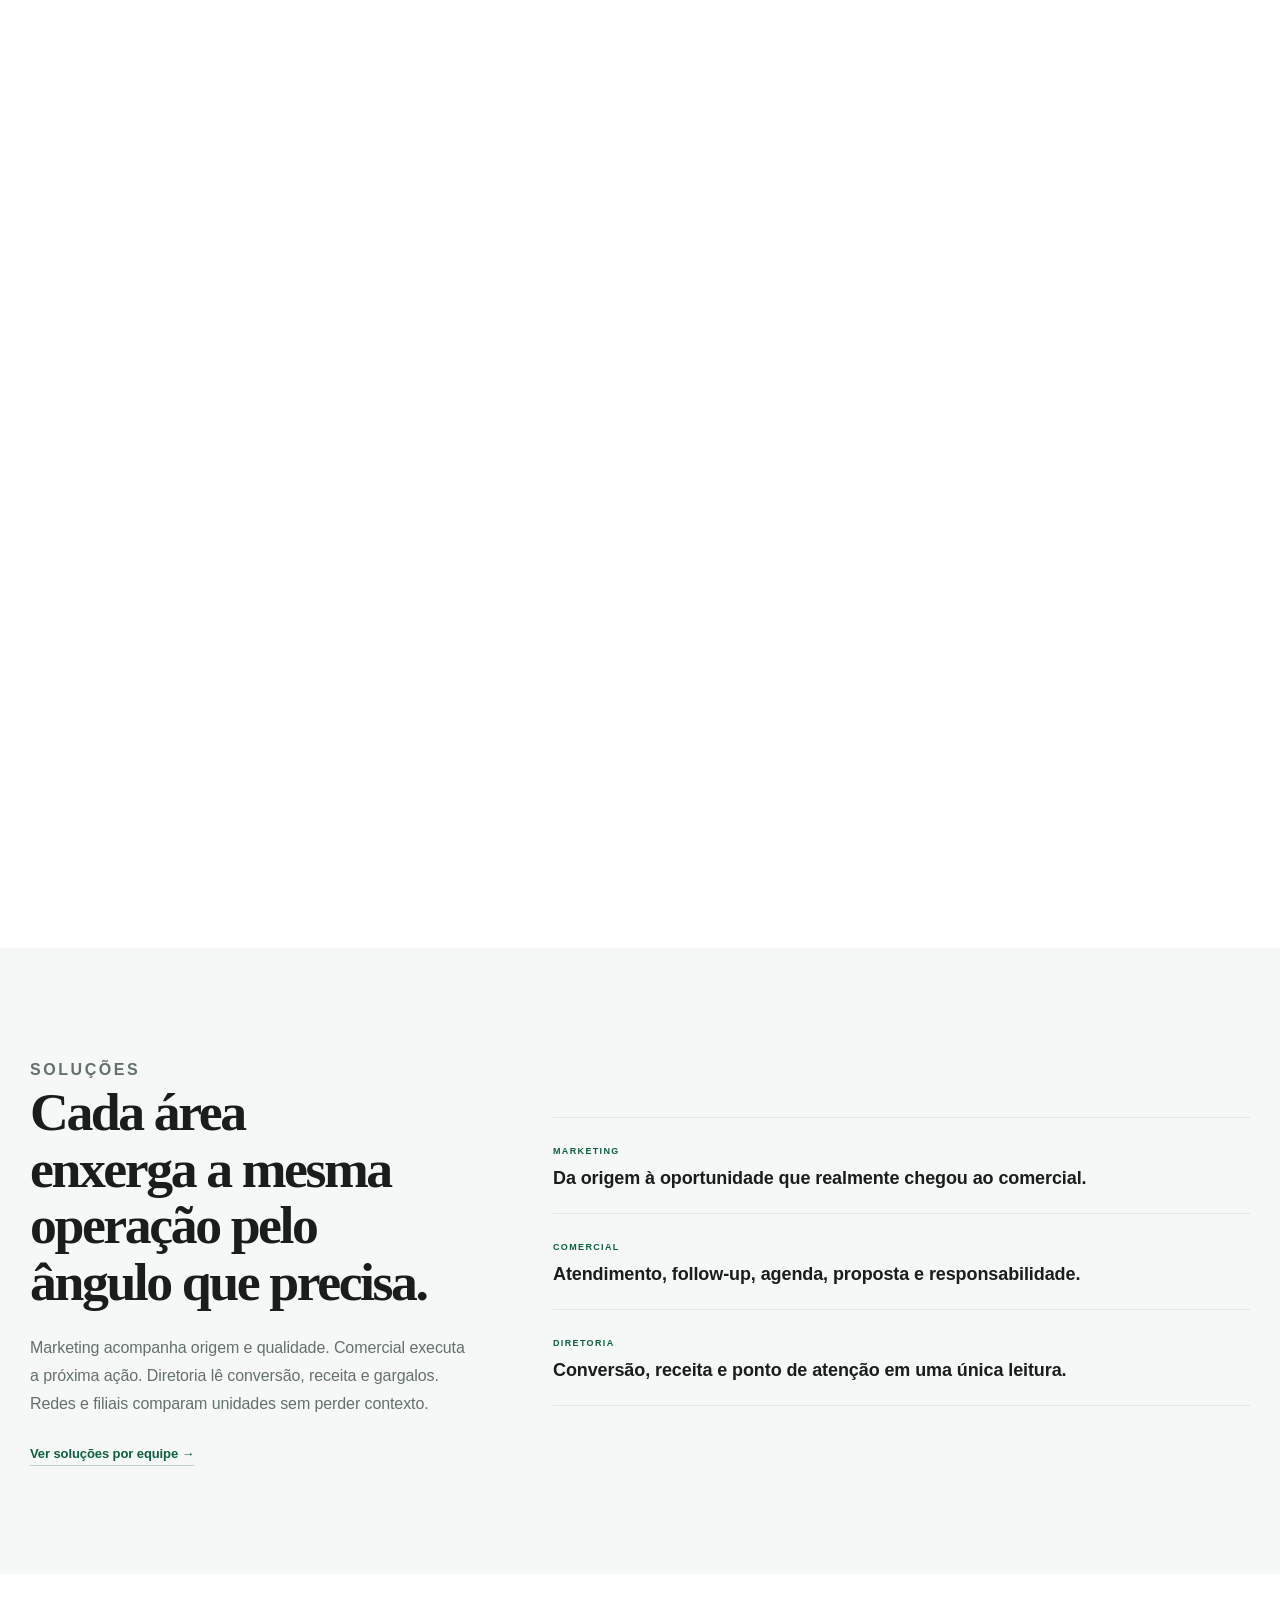
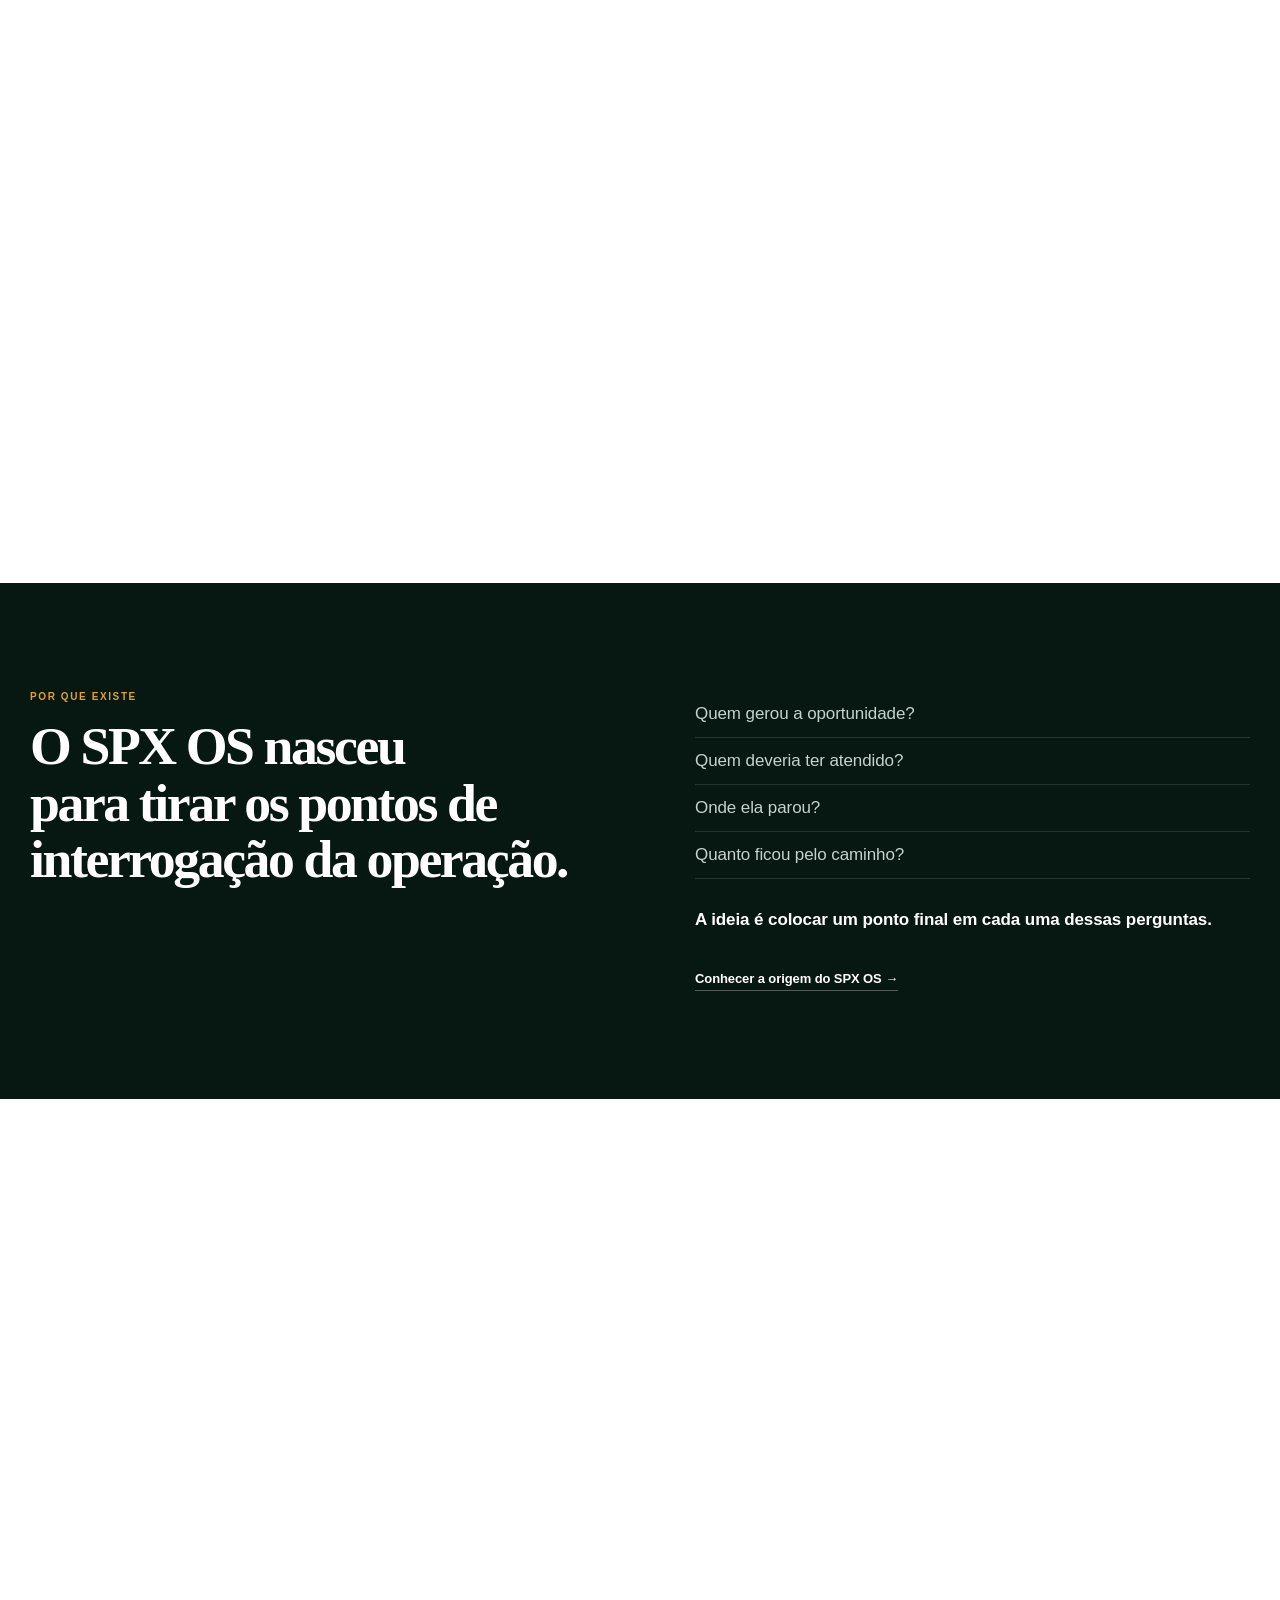
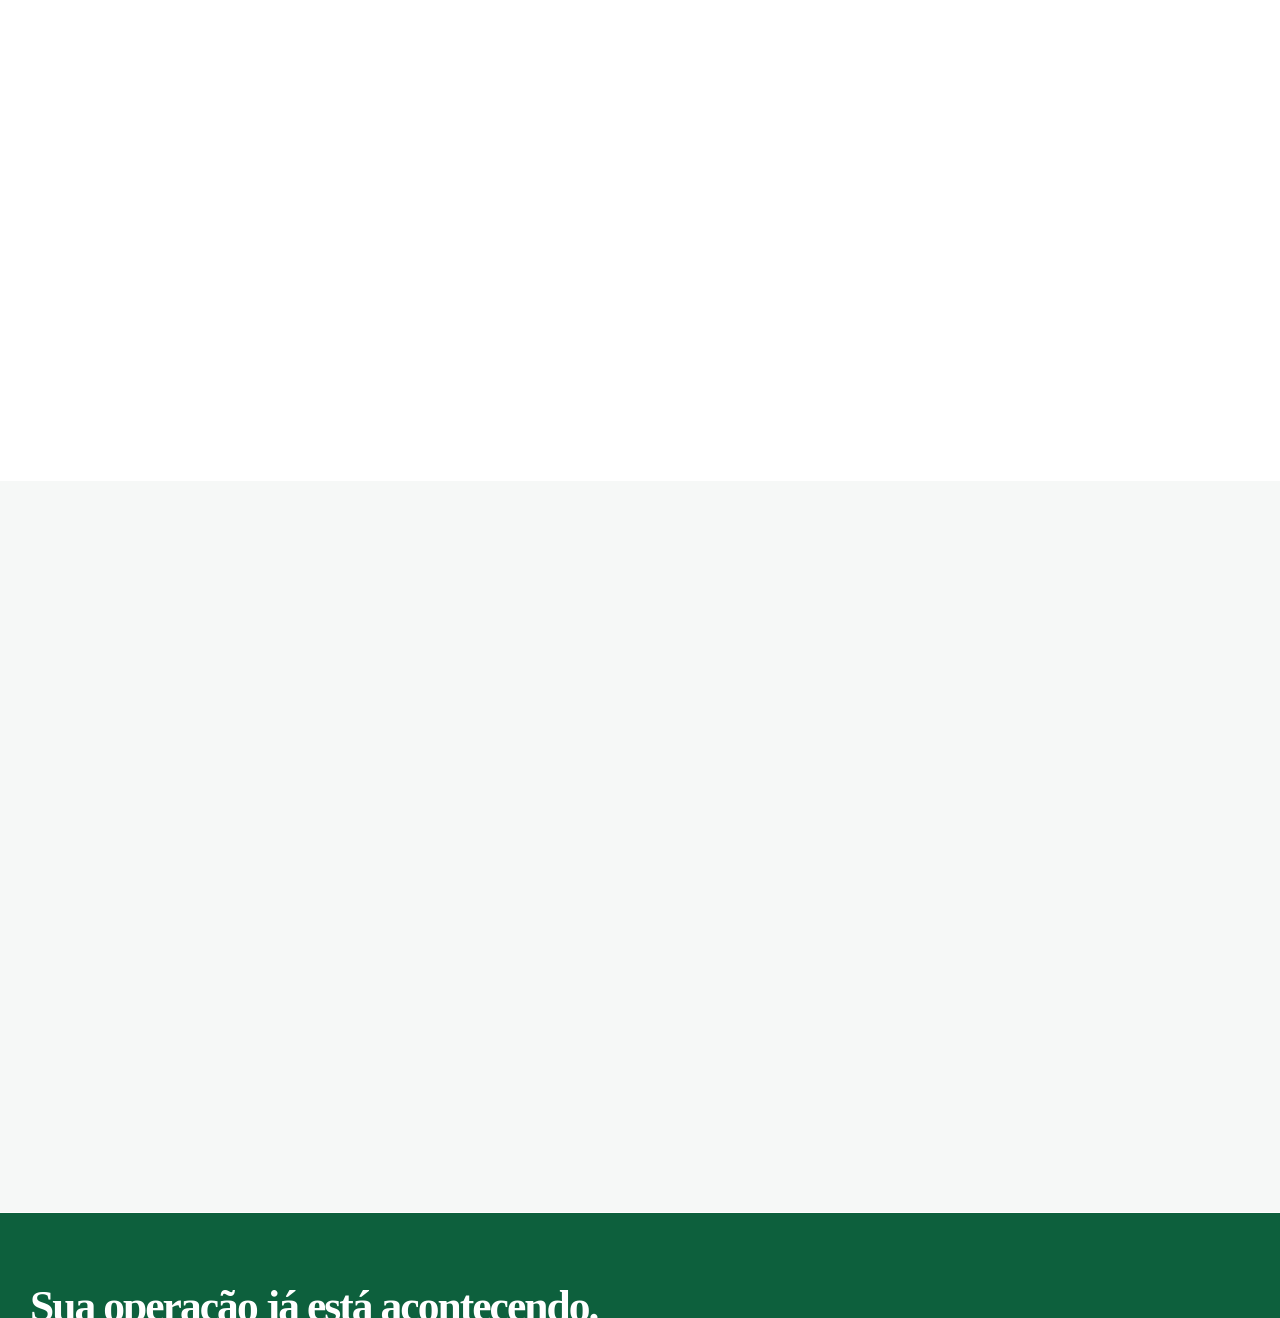
==== commit 1bbdc6d7: "Wire V4 editorial design and navigation performance layer" ====
--- a/index.html
+++ b/index.html
@@ -4,11 +4,15 @@
   <meta charset="UTF-8" />
   <meta name="viewport" content="width=device-width,initial-scale=1" />
   <meta name="theme-color" content="#0D603D" />
+  <meta name="color-scheme" content="light" />
   <meta name="description" content="SPX OS — clareza para conectar marketing, vendas e operação em uma única leitura." />
   <title>SPX OS — Clareza para a operação crescer</title>
   <link rel="preconnect" href="https://i.imgur.com" crossorigin />
   <link rel="stylesheet" href="/styles.css" />
   <link rel="stylesheet" href="/polish.css" />
+  <link rel="stylesheet" href="/experience-v3.css" />
+  <link rel="stylesheet" href="/experience-v3-fixes.css" />
+  <link rel="stylesheet" href="/experience-v4.css" />
 </head>
 <body>
   <header class="site-header">
@@ -17,61 +21,19 @@
         <svg viewBox="0 0 78 46" class="brand-crown" aria-hidden="true"><path d="M7 13l15 21 17-25 17 25 15-21-8 25H15z" fill="none" stroke="currentColor" stroke-width="3.2" stroke-linejoin="round"/><circle cx="7" cy="9" r="2.5" fill="currentColor"/><circle cx="39" cy="4" r="2.5" fill="currentColor"/><circle cx="71" cy="9" r="2.5" fill="currentColor"/></svg>
         <span class="brand-text"><strong>SPX</strong><small>OS</small></span>
       </a>
-
       <nav class="main-nav" id="mainNav" aria-label="Navegação principal">
-        <div class="nav-dropdown">
-          <button class="nav-trigger" type="button" aria-expanded="false">Produto <span>⌄</span></button>
-          <div class="nav-panel product-panel">
-            <div class="panel-intro"><small>PRODUTO</small><strong>Uma operação comercial, do primeiro contato à decisão.</strong><a href="/produto">Visão geral do produto →</a></div>
-            <div class="panel-links">
-              <a href="/produto#crm"><strong>CRM Comercial</strong><span>Jornada, responsável e próxima ação</span></a>
-              <a href="/produto#whatsapp"><strong>WhatsApp integrado</strong><span>Conversa com contexto comercial</span></a>
-              <a href="/produto#desempenho"><strong>Desempenho</strong><span>Conversão, perdas e leitura gerencial</span></a>
-              <a href="/produto#multiunidade"><strong>Multiunidade</strong><span>Governança por unidade, equipe e função</span></a>
-            </div>
-          </div>
-        </div>
-
-        <div class="nav-dropdown">
-          <button class="nav-trigger" type="button" aria-expanded="false">Soluções <span>⌄</span></button>
-          <div class="nav-panel solution-panel">
-            <div class="panel-intro"><small>SOLUÇÕES</small><strong>A mesma operação vista por quem precisa decidir.</strong><a href="/solucoes">Ver todas as soluções →</a></div>
-            <div class="panel-links">
-              <a href="/solucoes#marketing"><strong>Marketing</strong><span>Origem, qualidade e passagem para vendas</span></a>
-              <a href="/solucoes#comercial"><strong>Comercial</strong><span>Atendimento, follow-up, agenda e proposta</span></a>
-              <a href="/solucoes#diretoria"><strong>Diretoria</strong><span>Conversão, receita e pontos de atenção</span></a>
-              <a href="/solucoes#redes"><strong>Redes e filiais</strong><span>Leitura por unidade, equipe e operação</span></a>
-            </div>
-          </div>
-        </div>
-
-        <a class="nav-link" href="/sobre">Sobre</a>
-        <a class="nav-link" href="/planos">Planos</a>
+        <div class="nav-dropdown"><button class="nav-trigger" type="button" aria-expanded="false">Produto <span>⌄</span></button><div class="nav-panel product-panel"><div class="panel-intro"><small>PRODUTO</small><strong>Uma operação comercial, do primeiro contato à decisão.</strong><a href="/produto">Visão geral do produto →</a></div><div class="panel-links"><a href="/produto#crm"><strong>CRM Comercial</strong><span>Jornada, responsável e próxima ação</span></a><a href="/produto#whatsapp"><strong>WhatsApp integrado</strong><span>Conversa com contexto comercial</span></a><a href="/produto#desempenho"><strong>Desempenho</strong><span>Conversão, perdas e leitura gerencial</span></a><a href="/produto#multiunidade"><strong>Multiunidade</strong><span>Governança por unidade, equipe e função</span></a></div></div></div>
+        <div class="nav-dropdown"><button class="nav-trigger" type="button" aria-expanded="false">Soluções <span>⌄</span></button><div class="nav-panel solution-panel"><div class="panel-intro"><small>SOLUÇÕES</small><strong>A mesma operação vista por quem precisa decidir.</strong><a href="/solucoes">Ver todas as soluções →</a></div><div class="panel-links"><a href="/solucoes#marketing"><strong>Marketing</strong><span>Origem, qualidade e passagem para vendas</span></a><a href="/solucoes#comercial"><strong>Comercial</strong><span>Atendimento, follow-up, agenda e proposta</span></a><a href="/solucoes#diretoria"><strong>Diretoria</strong><span>Conversão, receita e pontos de atenção</span></a><a href="/solucoes#redes"><strong>Redes e filiais</strong><span>Leitura por unidade, equipe e operação</span></a></div></div></div>
+        <a class="nav-link" href="/sobre">Sobre</a><a class="nav-link" href="/planos">Planos</a>
       </nav>
-
-      <div class="nav-actions">
-        <a class="text-link desktop-only" href="https://www.spxos.com.br/entrar">Entrar</a>
-        <a class="button button-primary desktop-only" href="https://www.spxos.com.br/entrar">Acessar SPX OS</a>
-        <button class="menu-btn" id="menuBtn" aria-label="Abrir menu">☰</button>
-      </div>
+      <div class="nav-actions"><a class="text-link desktop-only" href="https://www.spxos.com.br/entrar">Entrar</a><a class="button button-primary desktop-only" href="https://www.spxos.com.br/entrar">Acessar SPX OS</a><button class="menu-btn" id="menuBtn" aria-label="Abrir menu">☰</button></div>
     </div>
   </header>
-
   <main id="app"></main>
-
-  <footer>
-    <div class="container footer-grid">
-      <div>
-        <a class="brand" href="/"><svg viewBox="0 0 78 46" class="brand-crown"><path d="M7 13l15 21 17-25 17 25 15-21-8 25H15z" fill="none" stroke="currentColor" stroke-width="3.2" stroke-linejoin="round"/><circle cx="7" cy="9" r="2.5" fill="currentColor"/><circle cx="39" cy="4" r="2.5" fill="currentColor"/><circle cx="71" cy="9" r="2.5" fill="currentColor"/></svg><span class="brand-text inverse"><strong>SPX</strong><small>OS</small></span></a>
-        <p>Sucesso · Posicionamento · Exclusividade</p>
-      </div>
-      <div><strong>Produto</strong><a href="/produto#crm">CRM Comercial</a><a href="/produto#whatsapp">WhatsApp</a><a href="/produto#desempenho">Desempenho</a><a href="/produto#multiunidade">Multiunidade</a></div>
-      <div><strong>Soluções</strong><a href="/solucoes#marketing">Marketing</a><a href="/solucoes#comercial">Comercial</a><a href="/solucoes#diretoria">Diretoria</a><a href="/solucoes#redes">Redes e filiais</a></div>
-      <div><strong>SPX</strong><a href="/sobre">Sobre</a><a href="/planos">Planos</a><a href="https://www.spxos.com.br/entrar">Entrar</a></div>
-    </div>
-    <div class="container copyright">© 2026 SPX. Um futuro extraordinário.</div>
-  </footer>
+  <footer><div class="container footer-grid"><div><a class="brand" href="/"><svg viewBox="0 0 78 46" class="brand-crown"><path d="M7 13l15 21 17-25 17 25 15-21-8 25H15z" fill="none" stroke="currentColor" stroke-width="3.2" stroke-linejoin="round"/><circle cx="7" cy="9" r="2.5" fill="currentColor"/><circle cx="39" cy="4" r="2.5" fill="currentColor"/><circle cx="71" cy="9" r="2.5" fill="currentColor"/></svg><span class="brand-text inverse"><strong>SPX</strong><small>OS</small></span></a><p>Sucesso · Posicionamento · Exclusividade</p></div><div><strong>Produto</strong><a href="/produto#crm">CRM Comercial</a><a href="/produto#whatsapp">WhatsApp</a><a href="/produto#desempenho">Desempenho</a><a href="/produto#multiunidade">Multiunidade</a></div><div><strong>Soluções</strong><a href="/solucoes#marketing">Marketing</a><a href="/solucoes#comercial">Comercial</a><a href="/solucoes#diretoria">Diretoria</a><a href="/solucoes#redes">Redes e filiais</a></div><div><strong>SPX</strong><a href="/sobre">Sobre</a><a href="/planos">Planos</a><a href="https://www.spxos.com.br/entrar">Entrar</a></div></div><div class="container copyright">© 2026 SPX. Um futuro extraordinário.</div></footer>
   <script src="/app.js"></script>
+  <script src="/experience-v3b.js"></script>
   <script src="/motion.js"></script>
+  <script src="/experience-v4.js"></script>
 </body>
 </html>
--- a/experience-v3.css
+++ b/experience-v3.css
@@ -0,0 +1,22 @@
+/* SPX OS V3 — immersive product experiences */
+.v3-page{overflow:hidden}.v3-hero{padding:96px 0 74px;background:linear-gradient(180deg,#fff 0%,#fbfdfc 100%)}.v3-hero-grid{display:grid;grid-template-columns:.88fr 1.12fr;gap:72px;align-items:center}.v3-hero-copy h1{margin:0;font-size:clamp(48px,5.4vw,78px);line-height:1;letter-spacing:-.052em}.v3-hero-copy>p:not(.eyebrow){margin:24px 0 0;max-width:650px;font-size:17px;line-height:1.72;color:var(--muted)}.v3-actions{display:flex;gap:10px;margin-top:28px}.v3-stage{position:relative;border:1px solid #dbe5e0;border-radius:18px;background:#fff;box-shadow:0 34px 90px rgba(5,45,33,.11);overflow:hidden}.v3-stage-top{display:flex;align-items:center;justify-content:space-between;height:48px;padding:0 18px;border-bottom:1px solid #e6ece9;background:#fbfcfb}.v3-stage-top strong{font-size:12px}.v3-stage-top span{font-size:10px;color:#7a8881}.v3-live{display:inline-flex!important;align-items:center;gap:6px;color:var(--green)!important;font-weight:700}.v3-live:before{content:'';width:7px;height:7px;border-radius:50%;background:#28a66b;box-shadow:0 0 0 5px rgba(40,166,107,.10);animation:v3pulse 1.8s ease-in-out infinite}@keyframes v3pulse{50%{box-shadow:0 0 0 9px rgba(40,166,107,0)}}
+.v3-section{padding:112px 0}.v3-section.soft{background:#f7f9f8}.v3-section.dark{background:#071712;color:#fff}.v3-section-head{display:grid;grid-template-columns:.9fr 1.1fr;gap:86px;align-items:end;margin-bottom:54px}.v3-section-head h2,.v3-copy h2{margin:0;font-size:clamp(38px,4.2vw,60px);line-height:1.05;letter-spacing:-.045em}.v3-section-head>p,.v3-copy>p:not(.eyebrow){margin:0;font-size:16px;line-height:1.75;color:var(--muted)}.v3-section.dark .v3-section-head>p,.v3-section.dark .v3-copy>p:not(.eyebrow){color:#afc1b8}.v3-split{display:grid;grid-template-columns:.82fr 1.18fr;gap:72px;align-items:center}.v3-split.reverse{grid-template-columns:1.18fr .82fr}.v3-copy>p:not(.eyebrow){margin-top:20px}.v3-points{list-style:none;margin:28px 0 0;padding:0;border-top:1px solid var(--line)}.v3-points li{display:flex;gap:12px;padding:14px 0;border-bottom:1px solid var(--line);font-size:14px;color:#42524a}.v3-points li:before{content:'→';color:var(--green);font-weight:800}.dark .v3-points{border-color:rgba(255,255,255,.14)}.dark .v3-points li{border-color:rgba(255,255,255,.14);color:#c7d4ce}.dark .v3-points li:before{color:var(--gold)}
+/* CRM journey */
+.crm-demo{padding:22px}.crm-toolbar{display:flex;align-items:center;justify-content:space-between;gap:16px;margin-bottom:20px}.crm-toolbar>div{display:flex;gap:8px}.crm-filter{padding:8px 10px;border:1px solid #dfe7e3;border-radius:8px;background:#fff;font-size:9px;color:#697871}.crm-new{padding:9px 12px;border:0;border-radius:8px;background:var(--green);color:#fff;font-size:9px;font-weight:700}.crm-flow{position:relative;display:grid;grid-template-columns:repeat(6,1fr);gap:8px;padding-top:18px}.crm-flow:before{content:'';position:absolute;left:5%;right:5%;top:9px;height:2px;background:#e5ece8}.crm-flow-progress{position:absolute;left:5%;top:9px;height:2px;width:0;background:var(--green);transition:width .65s cubic-bezier(.22,.61,.36,1)}.crm-stage-node{position:relative;min-height:142px;padding:13px 10px;border:1px solid #e1e8e4;border-radius:10px;background:#fbfcfb;transition:.3s}.crm-stage-node:before{content:'';position:absolute;top:-14px;left:50%;width:9px;height:9px;border:3px solid #fff;border-radius:50%;background:#c9d6d0;box-shadow:0 0 0 1px #cad7d1;transform:translateX(-50%);transition:.3s}.crm-stage-node.active{border-color:rgba(13,96,61,.35);background:#f5faf7;box-shadow:0 10px 24px rgba(13,96,61,.08);transform:translateY(-3px)}.crm-stage-node.active:before{background:var(--green);box-shadow:0 0 0 5px rgba(13,96,61,.1)}.crm-stage-node small{display:block;font-size:7px;color:#7e8b85}.crm-stage-node b{display:block;margin-top:5px;font-size:11px}.crm-stage-node strong{display:block;margin-top:18px;font-size:18px;letter-spacing:-.04em}.crm-stage-node em{display:block;margin-top:2px;font-size:7px;font-style:normal;color:#7c8a83}.crm-lead-card{position:absolute;z-index:4;width:144px;padding:11px;border:1px solid rgba(13,96,61,.24);border-radius:10px;background:#fff;box-shadow:0 16px 38px rgba(5,45,33,.14);transition:left .7s cubic-bezier(.22,.61,.36,1),top .4s ease,opacity .3s ease;left:1%;top:70px}.crm-lead-card header{display:flex;align-items:center;gap:7px}.crm-lead-avatar{width:24px;height:24px;border-radius:50%;display:grid;place-items:center;background:#e6f4ec;color:var(--green);font-size:8px;font-weight:800}.crm-lead-card b{font-size:8px}.crm-lead-card small{display:block;margin-top:2px;font-size:6px;color:#7b8982}.crm-lead-card footer{display:flex;justify-content:space-between;margin-top:10px;padding-top:7px;border-top:1px solid #edf1ef;font-size:6px;color:#67766f}.crm-caption{display:grid;grid-template-columns:repeat(3,1fr);gap:1px;margin-top:18px;background:#e4ebe7;border:1px solid #e4ebe7;border-radius:10px;overflow:hidden}.crm-caption div{padding:13px;background:#fff}.crm-caption small{font-size:6px;color:#829089}.crm-caption strong{display:block;margin-top:3px;font-size:13px}
+/* WhatsApp simulation */
+.wa-demo{display:grid;grid-template-columns:190px 1fr 180px;min-height:460px}.wa-list{border-right:1px solid #e4ebe7;background:#fbfcfb}.wa-list-head{padding:15px;border-bottom:1px solid #e4ebe7}.wa-list-head b{display:block;font-size:11px}.wa-list-head span{display:block;margin-top:3px;font-size:7px;color:#839089}.wa-contact{display:grid;grid-template-columns:28px 1fr;gap:8px;padding:12px;border-bottom:1px solid #edf1ef;transition:.25s}.wa-contact.active{background:#ecf7f1}.wa-avatar{width:28px;height:28px;border-radius:50%;display:grid;place-items:center;background:#dff1e7;color:var(--green);font-size:8px;font-weight:800}.wa-contact b{display:block;font-size:8px}.wa-contact small{display:block;margin-top:3px;font-size:6px;color:#84918a;white-space:nowrap;overflow:hidden;text-overflow:ellipsis}.wa-thread{display:grid;grid-template-rows:auto 1fr auto;background:#f8f5ee}.wa-thread-head{display:flex;align-items:center;gap:8px;padding:11px 14px;border-bottom:1px solid #e6e2db;background:#fff}.wa-thread-head b{font-size:9px}.wa-thread-head small{display:block;font-size:6px;color:#7a8881}.wa-messages{display:flex;flex-direction:column;gap:10px;padding:20px}.wa-msg{max-width:74%;padding:10px 12px;border-radius:10px;background:#fff;box-shadow:0 1px 2px rgba(0,0,0,.05);font-size:8px;line-height:1.5;opacity:0;transform:translateY(8px) scale(.98);transition:.35s}.wa-msg.out{align-self:flex-end;background:#daf2d4}.wa-msg.show{opacity:1;transform:none}.wa-typing{align-self:flex-start;display:none;padding:8px 12px;border-radius:10px;background:#fff}.wa-typing.show{display:flex;gap:3px}.wa-typing i{width:4px;height:4px;border-radius:50%;background:#89958f;animation:typing 1s infinite}.wa-typing i:nth-child(2){animation-delay:.12s}.wa-typing i:nth-child(3){animation-delay:.24s}@keyframes typing{50%{transform:translateY(-3px);opacity:.45}}.wa-compose{padding:12px 14px;background:#fff;border-top:1px solid #e4ebe7;font-size:7px;color:#89958f}.wa-context{padding:16px;background:#fff;border-left:1px solid #e4ebe7}.wa-context>strong{display:block;font-size:10px}.wa-field{padding:10px 0;border-bottom:1px solid #edf1ef}.wa-field small{display:block;font-size:6px;letter-spacing:.08em;color:#8a9791;text-transform:uppercase}.wa-field span{display:block;margin-top:4px;font-size:8px;transition:.25s}.wa-status{display:inline-flex!important;width:auto;padding:4px 6px;border-radius:999px;background:#e7f4ec;color:var(--green);font-weight:700}.wa-check{display:flex;align-items:center;gap:6px;margin-top:12px;font-size:7px}.wa-check i{width:14px;height:14px;border:1px solid #cfdad5;border-radius:4px;display:grid;place-items:center;font-style:normal;transition:.25s}.wa-check.done i{background:var(--green);border-color:var(--green);color:#fff}
+/* Performance */
+.perf-demo{padding:22px}.perf-kpis{display:grid;grid-template-columns:repeat(4,1fr);gap:9px}.perf-kpi{padding:13px;border:1px solid #e2e9e5;border-radius:10px;background:#fff}.perf-kpi small{display:block;font-size:6px;color:#7f8d86}.perf-kpi strong{display:block;margin-top:4px;font-size:21px;letter-spacing:-.05em}.perf-funnel{position:relative;display:grid;grid-template-columns:repeat(5,1fr);gap:12px;margin-top:20px;padding:18px 14px;border:1px solid #e2e9e5;border-radius:12px;background:#fbfcfb}.perf-funnel:before{content:'';position:absolute;left:9%;right:9%;top:50%;height:1px;background:#dce5e0}.perf-step{position:relative;z-index:2;padding:11px 8px;text-align:center;border:1px solid #dfe7e3;border-radius:9px;background:#fff;transition:.3s}.perf-step.attention{border-color:#efbdc4;background:#fff9fa}.perf-step small{display:block;font-size:6px;color:#7b8982}.perf-step strong{display:block;margin-top:4px;font-size:17px}.perf-step em{display:block;margin-top:4px;font-size:6px;font-style:normal;color:var(--green)}.perf-charts{display:grid;grid-template-columns:1fr 1fr;gap:10px;margin-top:10px}.perf-card{padding:14px;border:1px solid #e2e9e5;border-radius:10px;background:#fff}.perf-card>strong{font-size:8px}.bar-row{display:grid;grid-template-columns:72px 1fr 28px;gap:7px;align-items:center;margin-top:10px}.bar-row span,.bar-row b{font-size:6px}.bar-track{height:6px;border-radius:999px;background:#edf1ef;overflow:hidden}.bar-fill{height:100%;width:0;border-radius:inherit;background:var(--green);transition:width .9s cubic-bezier(.22,.61,.36,1)}.perf-alert{display:flex;align-items:center;justify-content:space-between;gap:16px;margin-top:10px;padding:13px;border:1px solid #f1c7cd;border-radius:10px;background:#fff9fa}.perf-alert small{display:block;font-size:6px;color:#d34155}.perf-alert strong{display:block;margin-top:3px;font-size:10px}.perf-alert span{font-size:7px;color:#7c8983}
+/* Multiunit */
+.unit-demo{padding:20px}.unit-tabs{display:flex;gap:7px;padding-bottom:16px;border-bottom:1px solid #e4ebe7}.unit-tab{padding:8px 11px;border:1px solid #dfe7e3;border-radius:8px;background:#fff;font-size:8px;color:#627069;cursor:pointer;transition:.2s}.unit-tab.active{background:var(--green);border-color:var(--green);color:#fff}.unit-kpis{display:grid;grid-template-columns:repeat(3,1fr);gap:9px;margin-top:16px}.unit-kpi{padding:14px;border:1px solid #e2e9e5;border-radius:10px}.unit-kpi small{display:block;font-size:6px;color:#7b8982}.unit-kpi strong{display:block;margin-top:4px;font-size:20px;transition:.3s}.unit-grid{display:grid;grid-template-columns:1.15fr .85fr;gap:10px;margin-top:10px}.unit-card{padding:14px;border:1px solid #e2e9e5;border-radius:10px}.unit-card>strong{font-size:8px}.team-row{display:grid;grid-template-columns:24px 1fr 40px;gap:7px;align-items:center;padding:9px 0;border-bottom:1px solid #edf1ef}.team-row:last-child{border-bottom:0}.team-row i{width:24px;height:24px;border-radius:50%;display:grid;place-items:center;background:#e5f4eb;color:var(--green);font-size:7px;font-style:normal;font-weight:800}.team-row span{font-size:7px}.team-row b{font-size:7px;text-align:right}.governance-row{display:flex;align-items:center;justify-content:space-between;padding:10px 0;border-bottom:1px solid #edf1ef;font-size:7px}.governance-row em{padding:4px 6px;border-radius:999px;background:#e7f4ec;color:var(--green);font-style:normal;font-weight:700}
+/* Solutions */
+.solution-demo{padding:20px;min-height:390px}.flow-sources{display:grid;grid-template-columns:130px 1fr;gap:18px;align-items:center;height:100%}.source-list{display:flex;flex-direction:column;gap:8px}.source-chip{display:flex;align-items:center;justify-content:space-between;padding:11px;border:1px solid #e1e8e4;border-radius:9px;background:#fff;font-size:8px}.source-chip i{width:8px;height:8px;border-radius:50%;background:var(--green);font-style:normal}.source-chip:nth-child(2) i{background:#e4a126}.source-chip:nth-child(3) i{background:#2f77c4}.source-chip:nth-child(4) i{background:#8d59ca}.source-pipeline{position:relative;display:grid;grid-template-columns:repeat(4,1fr);gap:8px}.source-pipeline:before{content:'';position:absolute;left:8%;right:8%;top:29px;height:2px;background:#dfe7e3}.flow-node{position:relative;z-index:2;padding:12px 8px;text-align:center}.flow-node i{width:16px;height:16px;margin:auto;border:4px solid #fff;border-radius:50%;display:block;background:#c7d5ce;box-shadow:0 0 0 1px #c7d5ce;transition:.3s}.flow-node.active i{background:var(--green);box-shadow:0 0 0 5px rgba(13,96,61,.10)}.flow-node small{display:block;margin-top:12px;font-size:6px;color:#7d8a84}.flow-node strong{display:block;margin-top:3px;font-size:13px}.flow-dot{position:absolute;z-index:3;top:24px;left:8%;width:10px;height:10px;border:3px solid #fff;border-radius:50%;background:var(--gold);box-shadow:0 0 0 2px rgba(228,161,38,.25);transition:left .7s cubic-bezier(.22,.61,.36,1)}.daily-demo{display:grid;grid-template-columns:1fr 1fr;gap:10px}.daily-column{padding:14px;border:1px solid #e2e9e5;border-radius:10px}.daily-column>strong{font-size:8px}.task-card{display:grid;grid-template-columns:28px 1fr auto;gap:8px;align-items:center;margin-top:9px;padding:10px;border:1px solid #e6ece9;border-radius:9px;background:#fff;transition:.3s}.task-card.focus{border-color:rgba(13,96,61,.35);background:#f6faf8;transform:translateX(4px);box-shadow:0 8px 20px rgba(13,96,61,.07)}.task-card i{width:28px;height:28px;border-radius:9px;display:grid;place-items:center;background:#e8f5ee;color:var(--green);font-style:normal}.task-card b{display:block;font-size:8px}.task-card small{display:block;margin-top:2px;font-size:6px;color:#7d8a84}.task-card em{font-size:6px;font-style:normal;color:#b76522}.exec-demo{padding:18px}.exec-filter{display:flex;gap:6px}.exec-filter button{padding:7px 10px;border:1px solid #dfe7e3;border-radius:8px;background:#fff;font-size:7px;color:#66756e}.exec-filter button.active{background:var(--green);color:#fff;border-color:var(--green)}.exec-kpis{display:grid;grid-template-columns:repeat(3,1fr);gap:9px;margin-top:14px}.exec-kpis div{padding:13px;border:1px solid #e2e9e5;border-radius:9px}.exec-kpis small{font-size:6px;color:#7d8a84}.exec-kpis strong{display:block;margin-top:4px;font-size:19px}.exec-chart{display:flex;align-items:flex-end;gap:9px;height:150px;margin-top:14px;padding:14px;border:1px solid #e2e9e5;border-radius:10px}.exec-bar{flex:1;position:relative;height:30%;border-radius:5px 5px 0 0;background:linear-gradient(180deg,#0d603d,#237a59);transition:height .65s cubic-bezier(.22,.61,.36,1)}.exec-bar span{position:absolute;left:50%;bottom:-18px;transform:translateX(-50%);font-size:6px;color:#75837c}.network-demo{display:grid;grid-template-columns:1fr .75fr;gap:10px;padding:18px}.network-map{display:grid;grid-template-columns:1fr 1fr;gap:9px}.unit-box{padding:14px;border:1px solid #e2e9e5;border-radius:10px;background:#fff;transition:.3s}.unit-box.active{border-color:rgba(13,96,61,.4);box-shadow:0 10px 24px rgba(13,96,61,.08);transform:translateY(-2px)}.unit-box small{display:block;font-size:6px;color:#7c8983}.unit-box strong{display:block;margin-top:4px;font-size:12px}.unit-box span{display:block;margin-top:9px;font-size:7px;color:#64736c}.network-summary{padding:16px;border-radius:10px;background:#09261d;color:#fff}.network-summary small{font-size:6px;color:#9eb5aa}.network-summary strong{display:block;margin-top:4px;font-size:24px}.network-summary hr{border:0;border-top:1px solid rgba(255,255,255,.12);margin:14px 0}.network-summary p{margin:8px 0 0;font-size:7px;color:#b7c8c0}
+/* About */
+.architecture-demo{position:relative;display:grid;grid-template-columns:repeat(3,1fr);gap:14px;padding:24px}.arch-layer{position:relative;padding:18px;border:1px solid rgba(255,255,255,.13);border-radius:12px;background:rgba(255,255,255,.04);transition:.35s}.arch-layer:after{content:'→';position:absolute;right:-12px;top:50%;color:var(--gold);transform:translate(50%,-50%)}.arch-layer:last-child:after{display:none}.arch-layer small{display:block;font-size:7px;letter-spacing:.12em;color:var(--gold)}.arch-layer strong{display:block;margin-top:8px;font-size:15px}.arch-layer p{margin:8px 0 0;font-size:8px;line-height:1.5;color:#aec0b7}.arch-layer.active{background:rgba(255,255,255,.09);border-color:rgba(228,161,38,.45);transform:translateY(-4px)}.question-resolver{display:grid;gap:10px}.resolver-row{display:grid;grid-template-columns:38px 1fr auto;gap:12px;align-items:center;padding:15px;border-bottom:1px solid var(--line)}.resolver-row i{width:30px;height:30px;border-radius:50%;display:grid;place-items:center;background:#fff2dd;color:#ad6f0d;font-style:normal;font-weight:800;transition:.35s}.resolver-row strong{font-size:14px}.resolver-row span{font-size:11px;color:#7b8882;opacity:0;transform:translateX(10px);transition:.35s}.resolver-row.resolved i{background:#e7f4ec;color:var(--green)}.resolver-row.resolved span{opacity:1;transform:none;color:var(--green);font-weight:700}
+/* Plans */
+.plan-evolution{position:relative;padding:26px 18px 10px}.plan-track{position:relative;display:grid;grid-template-columns:repeat(3,1fr);gap:0}.plan-track:before{content:'';position:absolute;left:16%;right:16%;top:17px;height:2px;background:#dbe5e0}.plan-progress{position:absolute;left:16%;top:17px;width:0;height:2px;background:var(--green);transition:width .7s cubic-bezier(.22,.61,.36,1)}.plan-level{position:relative;z-index:2;text-align:center;cursor:pointer}.plan-level i{width:35px;height:35px;margin:auto;border:5px solid #fff;border-radius:50%;display:grid;place-items:center;background:#dce6e1;box-shadow:0 0 0 1px #cad7d1;color:#6e7b75;font-size:10px;font-style:normal;font-weight:800;transition:.3s}.plan-level.active i{background:var(--green);color:#fff;box-shadow:0 0 0 7px rgba(13,96,61,.09)}.plan-level strong{display:block;margin-top:12px;font-size:12px}.plan-level small{display:block;margin:5px auto 0;max-width:180px;font-size:7px;line-height:1.45;color:#7d8a84}.plan-detail-live{display:grid;grid-template-columns:.85fr 1.15fr;gap:14px;margin-top:28px;padding:20px;border:1px solid #e1e8e4;border-radius:12px;background:#fbfcfb}.plan-detail-copy small{font-size:7px;letter-spacing:.12em;color:var(--green);font-weight:800}.plan-detail-copy h3{margin:8px 0 0;font-size:24px;letter-spacing:-.04em}.plan-detail-copy p{font-size:9px;line-height:1.6;color:#73817a}.plan-feature-live{display:grid;grid-template-columns:1fr 1fr;gap:7px}.plan-feature-live span{padding:10px;border:1px solid #e3eae6;border-radius:8px;background:#fff;font-size:7px;opacity:.4;transform:translateY(4px);transition:.3s}.plan-feature-live span.on{opacity:1;transform:none;border-color:#d4e2db}.plan-feature-live span.on:before{content:'✓';margin-right:6px;color:var(--green);font-weight:800}
+/* motion and utility */
+.v3-reveal{opacity:0;transform:translateY(22px);transition:opacity .65s cubic-bezier(.22,.61,.36,1),transform .72s cubic-bezier(.22,.61,.36,1)}.v3-reveal.in{opacity:1;transform:none}.v3-sticky-label{position:sticky;top:92px}.v3-mini-note{margin-top:18px;font-size:11px;line-height:1.6;color:#7b8882}.v3-divider{height:1px;background:var(--line);margin:0}.v3-only-mobile{display:none}
+@media(max-width:1000px){.v3-hero-grid,.v3-section-head,.v3-split,.v3-split.reverse{grid-template-columns:1fr;gap:44px}.v3-split.reverse>.v3-copy{order:1}.v3-split.reverse>.v3-stage{order:2}.crm-flow{grid-template-columns:repeat(3,1fr)}.crm-flow:before,.crm-flow-progress,.crm-lead-card{display:none}.wa-demo{grid-template-columns:160px 1fr}.wa-context{display:none}.perf-kpis{grid-template-columns:1fr 1fr}.unit-grid,.network-demo{grid-template-columns:1fr}.architecture-demo{grid-template-columns:1fr}.arch-layer:after{content:'↓';right:50%;top:auto;bottom:-13px;transform:translate(50%,50%)}.plan-detail-live{grid-template-columns:1fr}.pricing-grid{gap:14px}}
+@media(max-width:640px){.v3-hero{padding:62px 0 54px}.v3-hero-copy h1{font-size:43px}.v3-section{padding:76px 0}.v3-section-head h2,.v3-copy h2{font-size:35px}.v3-actions{flex-direction:column}.v3-actions .button{width:100%}.crm-demo,.perf-demo,.unit-demo,.solution-demo{padding:13px}.crm-flow{grid-template-columns:1fr 1fr}.crm-toolbar{display:none}.crm-caption{grid-template-columns:1fr}.wa-demo{grid-template-columns:1fr}.wa-list{display:none}.wa-messages{min-height:340px;padding:14px}.perf-funnel{grid-template-columns:1fr;gap:7px}.perf-funnel:before{display:none}.perf-charts,.daily-demo,.exec-kpis,.network-map,.plan-feature-live{grid-template-columns:1fr}.unit-kpis{grid-template-columns:1fr}.flow-sources{grid-template-columns:1fr}.source-list{display:grid;grid-template-columns:1fr 1fr}.source-pipeline{margin-top:12px}.architecture-demo{padding:16px}.resolver-row{grid-template-columns:34px 1fr}.resolver-row span{grid-column:2}.plan-evolution{padding:20px 6px}.plan-level small{display:none}.v3-only-mobile{display:block}}
+@media(prefers-reduced-motion:reduce){.v3-live:before,.wa-typing i{animation:none!important}.v3-reveal,.crm-lead-card,.crm-flow-progress,.crm-stage-node,.wa-msg,.bar-fill,.unit-tab,.arch-layer,.resolver-row span,.plan-progress,.plan-level i,.plan-feature-live span,.flow-dot,.exec-bar{transition:none!important}}
--- a/experience-v3-fixes.css
+++ b/experience-v3-fixes.css
@@ -0,0 +1 @@
+.pricing-grid .plan-close{margin-top:28px;padding-top:20px;border-top:1px solid var(--line);background:transparent;color:var(--ink)}.pricing-grid .plan-close strong{display:block;font-size:15px;letter-spacing:-.01em}.pricing-grid .plan-close span{display:block;margin-top:6px;font-size:12px;line-height:1.55;color:var(--muted)}.v3-stage.dark{background:#0a2119;border-color:rgba(255,255,255,.11);color:#fff}.v3-stage.dark .v3-stage-top{background:#0c291f;border-color:rgba(255,255,255,.08)}.v3-stage.dark .v3-stage-top span{color:#9eb3a9}.v3-stage.dark .v3-live{color:#d7e6df!important}.v3-page .questions p{transition:transform .2s ease,color .2s ease}.v3-page .questions p:hover{transform:translateX(4px);color:var(--green)}.v3-page .pricing-grid article{min-height:520px}.v3-page .pricing-grid article.featured{transform:translateY(-8px)}.v3-page .pricing-grid article.featured:hover{transform:translateY(-12px)}.v3-page .pricing-grid h2{font-size:30px}.v3-page .pricing-grid ul{margin-top:24px}.v3-page .pricing-grid li{line-height:1.45}.v3-page [id]{scroll-margin-top:92px}@media(max-width:1000px){.v3-page .pricing-grid article.featured,.v3-page .pricing-grid article.featured:hover{transform:none}.v3-page .pricing-grid article{min-height:0}}
--- a/experience-v4.css
+++ b/experience-v4.css
@@ -0,0 +1,147 @@
+/* SPX OS V4 — editorial product system */
+:root{
+  --spx-serif:ui-serif,"Iowan Old Style","Palatino Linotype","Book Antiqua",Palatino,Georgia,serif;
+  --spx-sans:"Avenir Next",Avenir,"Helvetica Neue","Segoe UI",Arial,sans-serif;
+  --spx-ease:cubic-bezier(.22,.61,.36,1);
+  --spx-radius:10px;
+  --spx-rule:rgba(13,96,61,.13);
+}
+
+html{background:#fff}
+body{font-family:var(--spx-sans);letter-spacing:-.006em;transition:opacity .22s ease,transform .28s var(--spx-ease)}
+body.v4-boot{opacity:0;transform:translateY(5px)}
+body.v4-ready{opacity:1;transform:none}
+body.v4-leaving{opacity:.45;transform:translateY(-3px);pointer-events:none}
+
+/* Brand typography: institutional headlines use the serif specified by SPX's visual logic. */
+.hero-copy-v3 h1,.v3-hero h1,.about-hero h1,.page-hero h1,
+.editorial-head h2,.split-copy h2,.manifesto-grid h2,.case-head h2,.origin-grid h2,
+.v3-feature-copy h2,.v3-section-head h2,.v3-manifesto h2,.final-cta h2{
+  font-family:var(--spx-serif);
+  font-weight:600;
+  letter-spacing:-.045em;
+  text-wrap:balance;
+}
+.v3-stage,.product-shot,.case-card,.pricing-grid article,.nav-panel{border-radius:var(--spx-radius)}
+
+/* A repeatable SPX signature: three signals converge into a single reading. */
+.spx-signal{display:flex;align-items:center;gap:9px;width:82px;height:16px;margin:0 0 24px;color:var(--green)}
+.spx-signal i{display:block;height:1px;background:currentColor;transform-origin:left center}
+.spx-signal i:nth-child(1){width:18px;opacity:.38}.spx-signal i:nth-child(2){width:28px;opacity:.68}.spx-signal i:nth-child(3){width:9px;height:9px;border-radius:50%;background:var(--gold)}
+.spx-signal.light{color:#d7e6df}.spx-signal.light i:nth-child(3){background:var(--gold)}
+
+/* Header becomes quieter and more architectural. */
+.site-header{view-transition-name:spx-header}
+.brand{view-transition-name:spx-brand}
+.nav-wrap{height:68px}
+.nav-link,.nav-trigger{font-size:12px;letter-spacing:.005em}
+.nav-link{position:relative}
+.nav-link::after{content:"";position:absolute;left:12px;right:12px;bottom:4px;height:1px;background:var(--green);transform:scaleX(0);transform-origin:left;transition:transform .22s var(--spx-ease)}
+.nav-link:hover::after,.nav-link[aria-current="page"]::after{transform:scaleX(1)}
+.nav-trigger span{font-family:var(--spx-sans)}
+.nav-panel{border-color:rgba(13,96,61,.14);box-shadow:0 26px 70px rgba(4,35,24,.11)}
+.panel-intro strong{font-family:var(--spx-serif);font-weight:600;font-size:20px}
+.panel-links a{border-radius:6px}
+.panel-links a:hover{background:#f4f7f5}
+
+/* Route progress: useful orientation instead of decorative motion. */
+.v4-progress{position:fixed;z-index:120;left:0;top:0;width:100%;height:2px;pointer-events:none;background:transparent}
+.v4-progress span{display:block;width:100%;height:100%;background:linear-gradient(90deg,var(--green),var(--gold));transform:scaleX(0);transform-origin:left center;will-change:transform}
+.v4-route-rail{position:fixed;z-index:45;left:max(18px,calc((100vw - 1380px)/2));top:50%;transform:translateY(-50%);display:flex;flex-direction:column;gap:2px;padding:7px;background:rgba(255,255,255,.82);border:1px solid rgba(13,96,61,.10);backdrop-filter:blur(14px);border-radius:8px;box-shadow:0 10px 30px rgba(5,45,33,.05)}
+.v4-route-rail a{display:grid;grid-template-columns:14px 1fr;gap:6px;align-items:center;min-width:106px;padding:7px 8px;border-radius:5px;color:#7a8780;font-size:9px;font-weight:700;letter-spacing:.04em;text-transform:uppercase;transition:color .18s ease,background .18s ease}
+.v4-route-rail a::before{content:"";width:4px;height:4px;border:1px solid currentColor;border-radius:50%;transition:background .18s ease,transform .18s ease}
+.v4-route-rail a:hover,.v4-route-rail a.active{color:var(--green);background:#f4f8f5}
+.v4-route-rail a.active::before{background:var(--gold);border-color:var(--gold);transform:scale(1.25)}
+
+/* Editorial composition — deliberate asymmetry, fewer generic SaaS cards. */
+.v3-hero{position:relative;overflow:clip}
+.v3-hero::before{content:"";position:absolute;left:calc(50% - 1px);top:0;bottom:0;width:1px;background:linear-gradient(180deg,transparent,rgba(13,96,61,.10) 28%,rgba(13,96,61,.10) 72%,transparent);pointer-events:none}
+.v3-hero-grid{position:relative}
+.v3-hero-copy{padding-right:28px}
+.v3-hero-copy>p:not(.eyebrow){max-width:600px}
+.v3-stage{box-shadow:0 28px 70px rgba(5,45,33,.075);border-color:rgba(13,96,61,.13)}
+.v3-stage-top{background:linear-gradient(180deg,#fcfdfc,#f8faf9)}
+.v3-live{font-size:8px;letter-spacing:.13em;text-transform:uppercase}
+
+.v3-feature{position:relative}
+.v3-feature::before{content:"";position:absolute;top:0;left:0;right:0;height:1px;background:linear-gradient(90deg,transparent 0,var(--spx-rule) 13%,var(--spx-rule) 87%,transparent 100%)}
+.v3-feature-copy{max-width:520px}
+.v3-feature-copy p:not(.eyebrow){max-width:48ch}
+.v3-feature-copy .clean-points{margin-top:32px}
+.v3-feature-copy .clean-points li{padding:12px 0;color:#536159}
+.v3-feature-copy .clean-points li::before{content:"";display:inline-block;width:12px;height:1px;background:var(--gold);vertical-align:middle;margin-right:11px}
+
+/* Product demonstrations feel like tools, not floating AI cards. */
+.crm-stage-node,.perf-kpi,.perf-card,.unit-kpi,.unit-card,.source-chip,.task-card,.unit-box,.resolver-row,.arch-layer{
+  border-radius:7px!important;
+}
+.crm-new,.crm-filter,.unit-tab,.exec-filter button{border-radius:5px!important}
+.v3-stage button,.v3-stage [role="button"],.crm-stage-node,.unit-box,.arch-layer{transition:transform .18s var(--spx-ease),border-color .18s ease,background .18s ease,box-shadow .18s ease}
+.v3-stage button:hover,.crm-stage-node:hover,.unit-box:hover,.arch-layer:hover{transform:translateY(-2px)}
+
+/* Pricing: closer to an editorial comparison table than an AI SaaS pricing template. */
+.v3-page .pricing-grid{gap:0;border-top:1px solid var(--line);border-bottom:1px solid var(--line)}
+.v3-page .pricing-grid article,.v3-page .pricing-grid article+article{border:0!important;border-left:1px solid var(--line)!important;border-radius:0!important;box-shadow:none!important;padding:36px!important;transform:none!important;background:#fff}
+.v3-page .pricing-grid article:first-child{border-left:0!important}
+.v3-page .pricing-grid article.featured{background:#f7faf8}
+.v3-page .pricing-grid article.featured::before{display:none!important}
+.v3-page .pricing-grid article:hover{background:#fafcfb;transform:none!important}
+.v3-page .pricing-grid h2{font-family:var(--spx-serif);font-weight:600;font-size:29px}
+.v3-page .pricing-grid small{letter-spacing:.17em}
+.v3-page .pricing-grid li::before{content:"—";font-weight:400;color:var(--gold)}
+
+/* Home gets an editorial rhythm instead of repeating card language. */
+.hero-v3{position:relative;overflow:clip}
+.hero-v3::after{content:"";position:absolute;z-index:-1;inset:0;background:linear-gradient(90deg,transparent 49.95%,rgba(13,96,61,.055) 50%,transparent 50.05%);pointer-events:none}
+.hero-copy-v3 .eyebrow,.v3-hero .eyebrow{margin-bottom:13px}
+.hero-copy-v3 h1{font-size:clamp(54px,6.2vw,92px);max-width:1000px;margin-inline:auto}
+.hero-lead{max-width:680px}
+.product-shot{border-color:rgba(13,96,61,.13);box-shadow:0 25px 70px rgba(5,45,33,.075)}
+
+/* Long page rendering: offscreen sections do not pay full layout/paint cost. */
+@supports(content-visibility:auto){
+  .v3-page>.v3-feature,.v3-page>.section,.v3-page>.dark-section,.v3-page>.v3-manifesto,
+  .case-section,.plans-preview,.product-proof,.editorial:not(:first-child){
+    content-visibility:auto;
+    contain-intrinsic-size:auto 780px;
+  }
+}
+
+/* Load-state skeletons avoid image pop and reserve geometry. */
+.product-shot{position:relative;min-height:1px}
+.product-shot::before{content:"";position:absolute;inset:0;background:linear-gradient(100deg,#f7f9f8 20%,#fcfdfc 40%,#f7f9f8 60%);background-size:200% 100%;opacity:0;pointer-events:none}
+.product-shot.v4-loading::before{opacity:1;animation:v4-shimmer 1.2s linear infinite}
+.product-shot.v4-loaded::before{display:none}
+@keyframes v4-shimmer{to{background-position:-200% 0}}
+
+/* Route entrance and native/cross-document View Transitions. */
+@view-transition{navigation:auto}
+::view-transition-old(root){animation:v4-out .16s ease both}
+::view-transition-new(root){animation:v4-in .28s var(--spx-ease) both}
+::view-transition-old(spx-header),::view-transition-new(spx-header),::view-transition-old(spx-brand),::view-transition-new(spx-brand){animation:none;mix-blend-mode:normal}
+@keyframes v4-out{to{opacity:.82;transform:translateY(-4px)}}
+@keyframes v4-in{from{opacity:0;transform:translateY(8px)}to{opacity:1;transform:none}}
+
+/* Fine-grained entrance only once. */
+.v4-enter{opacity:0;transform:translateY(18px)}
+.v4-enter.v4-shown{opacity:1;transform:none;transition:opacity .55s var(--spx-ease),transform .7s var(--spx-ease)}
+.v4-enter[data-v4-delay="1"]{transition-delay:.05s}.v4-enter[data-v4-delay="2"]{transition-delay:.10s}.v4-enter[data-v4-delay="3"]{transition-delay:.15s}
+
+/* Keyboard and accessibility polish. */
+:focus-visible{outline:2px solid var(--gold);outline-offset:4px;border-radius:4px}
+::selection{background:rgba(228,161,38,.25);color:#071712}
+
+@media(max-width:1240px){.v4-route-rail{display:none}}
+@media(max-width:1000px){
+  .nav-wrap{height:64px}.v3-hero::before,.hero-v3::after{display:none}
+  .v3-page .pricing-grid{gap:12px;border:0}
+  .v3-page .pricing-grid article,.v3-page .pricing-grid article+article{border:1px solid var(--line)!important;border-radius:10px!important;padding:28px!important}
+}
+@media(max-width:640px){
+  .hero-copy-v3 h1{font-size:46px}.v3-hero h1{font-size:44px}.v3-hero-copy{padding-right:0}
+  .spx-signal{margin-bottom:18px}.v3-page .pricing-grid article,.v3-page .pricing-grid article+article{padding:24px!important}
+}
+@media(prefers-reduced-motion:reduce){
+  body{transition:none!important}.v4-enter{opacity:1!important;transform:none!important}.product-shot.v4-loading::before{animation:none}
+  ::view-transition-old(root),::view-transition-new(root){animation:none!important}
+}
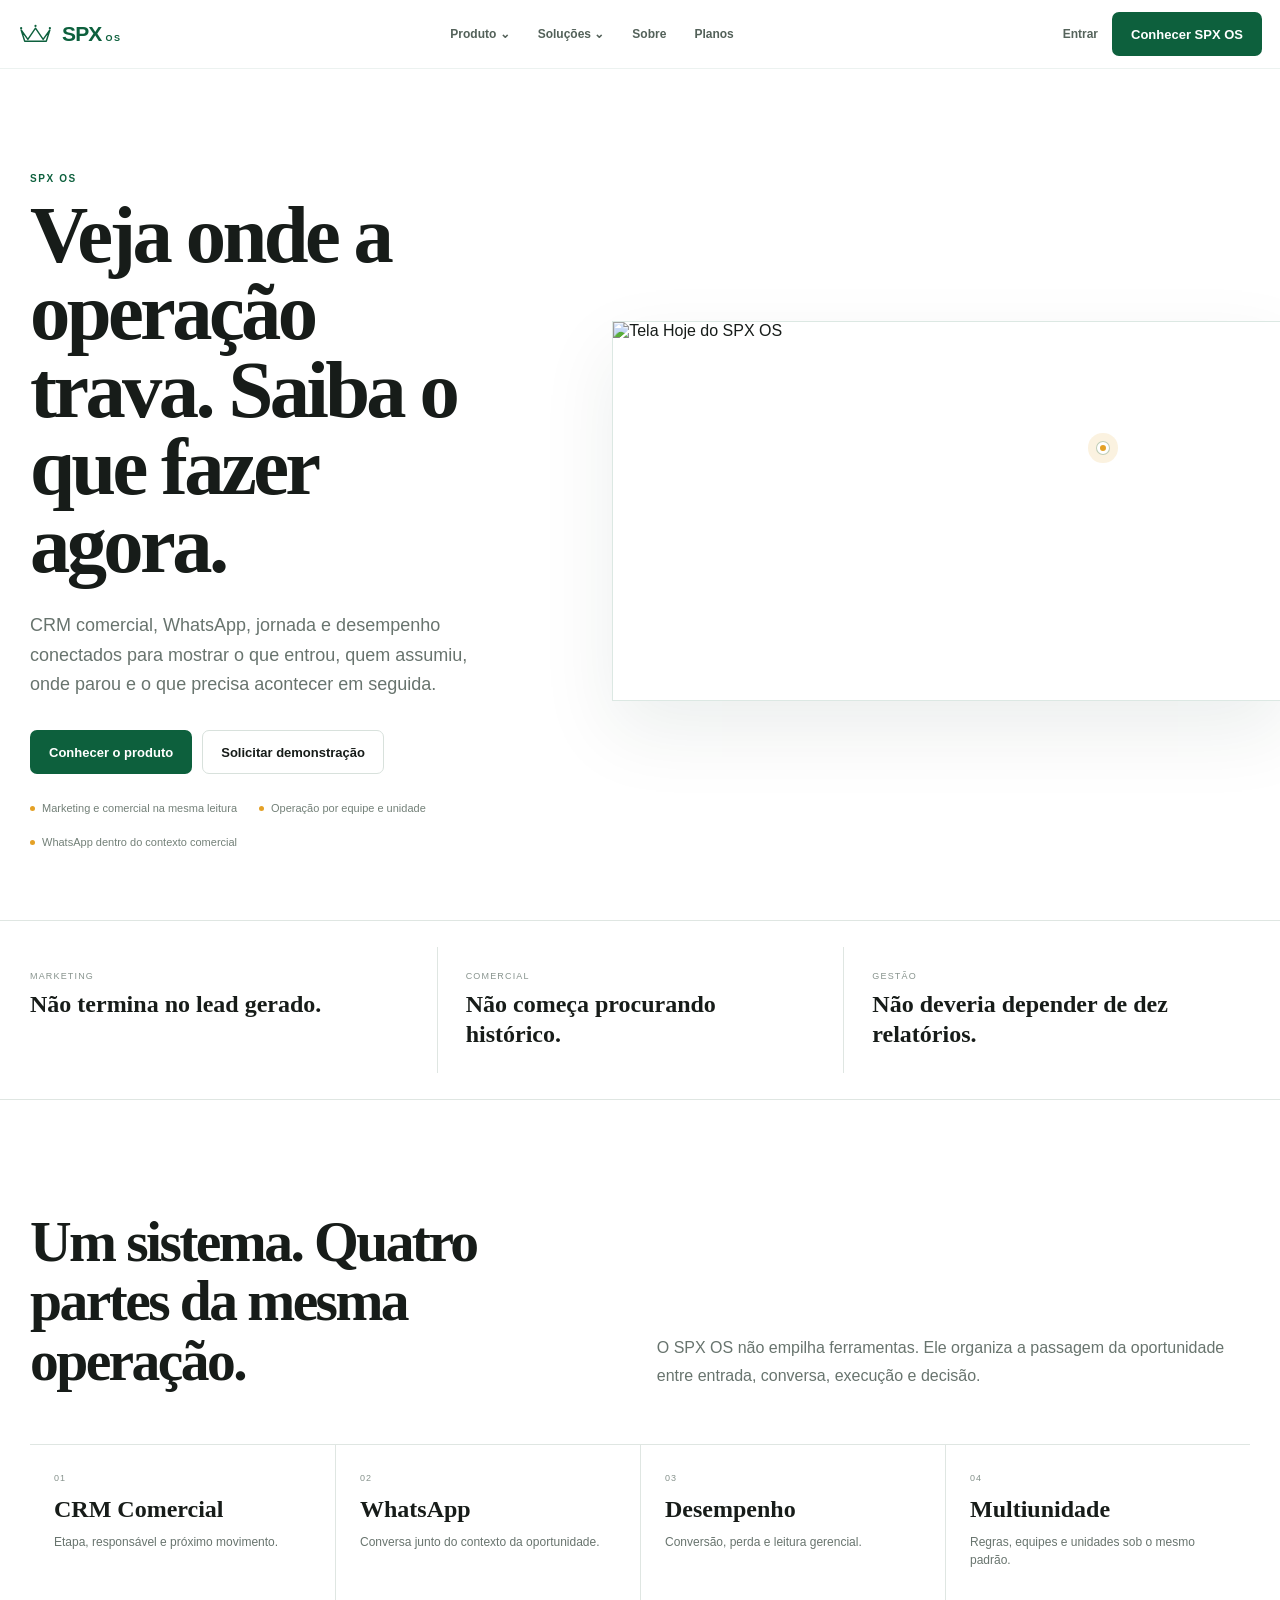
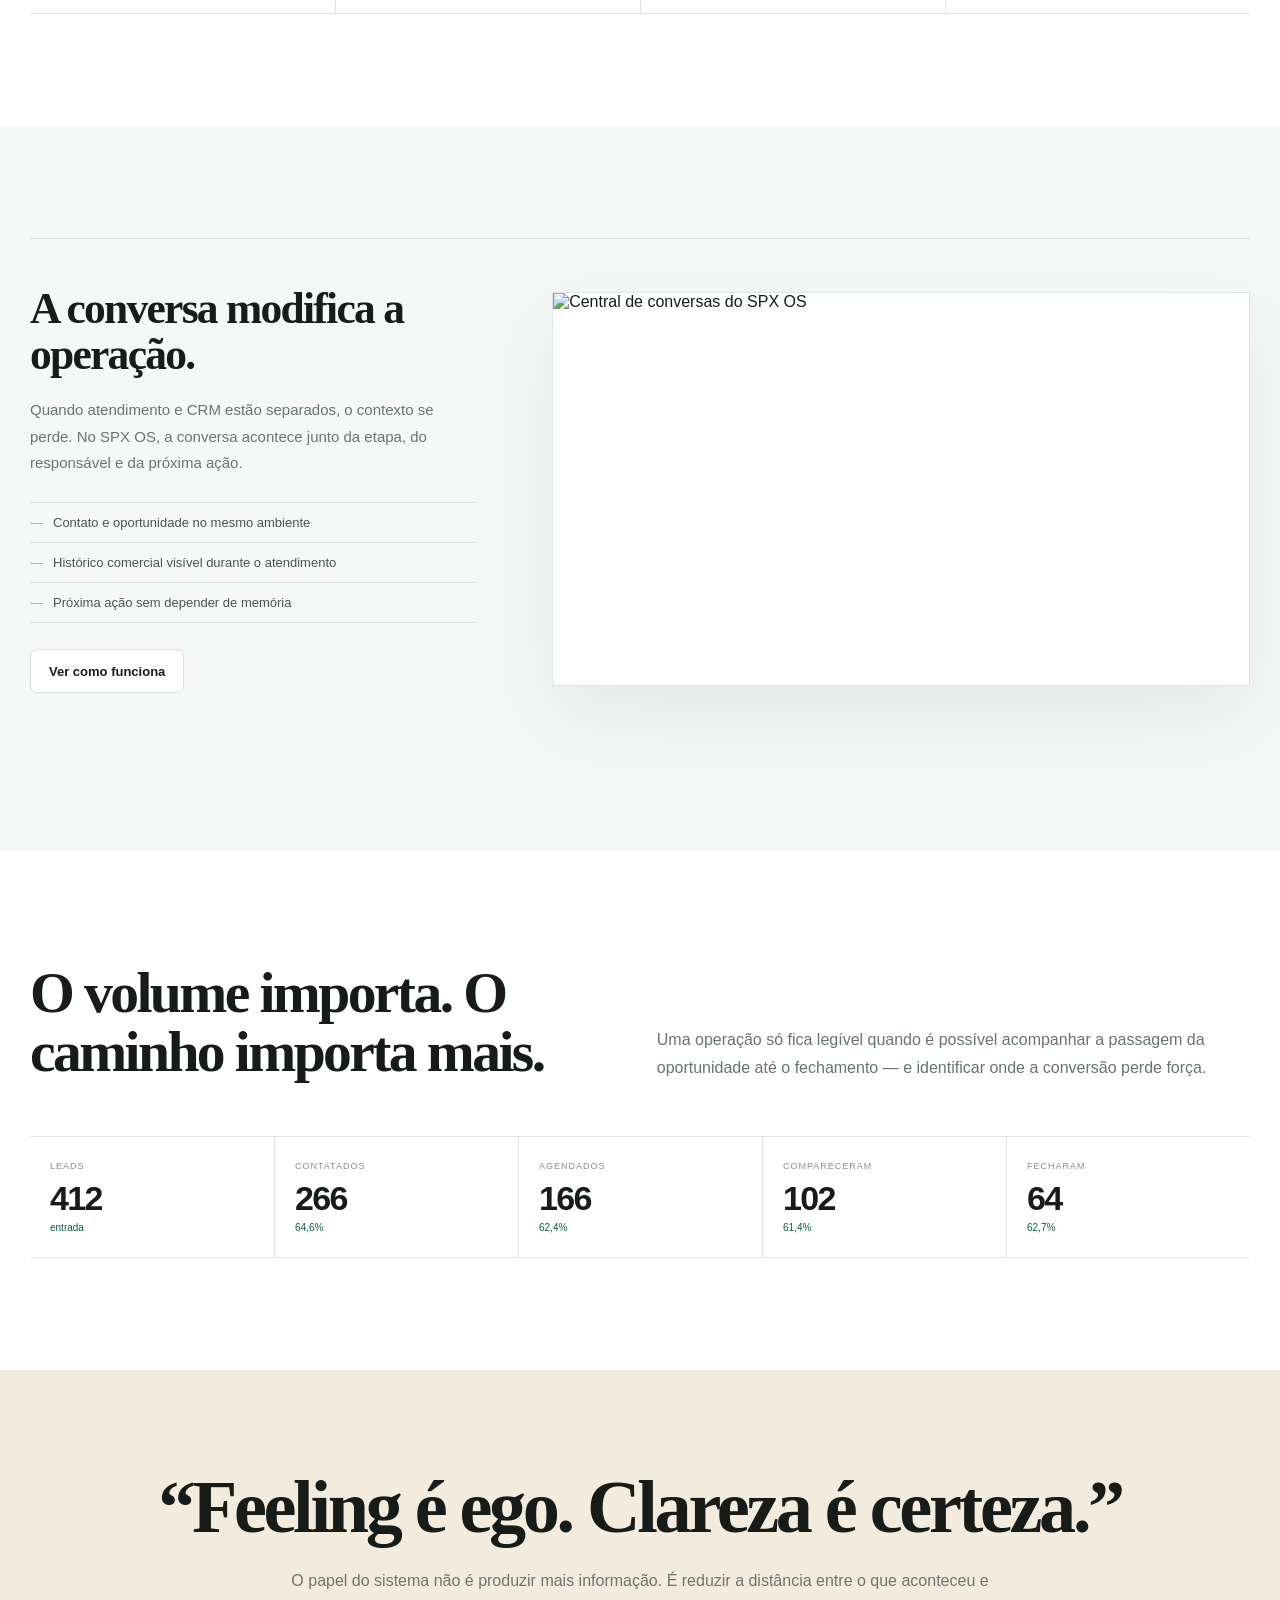
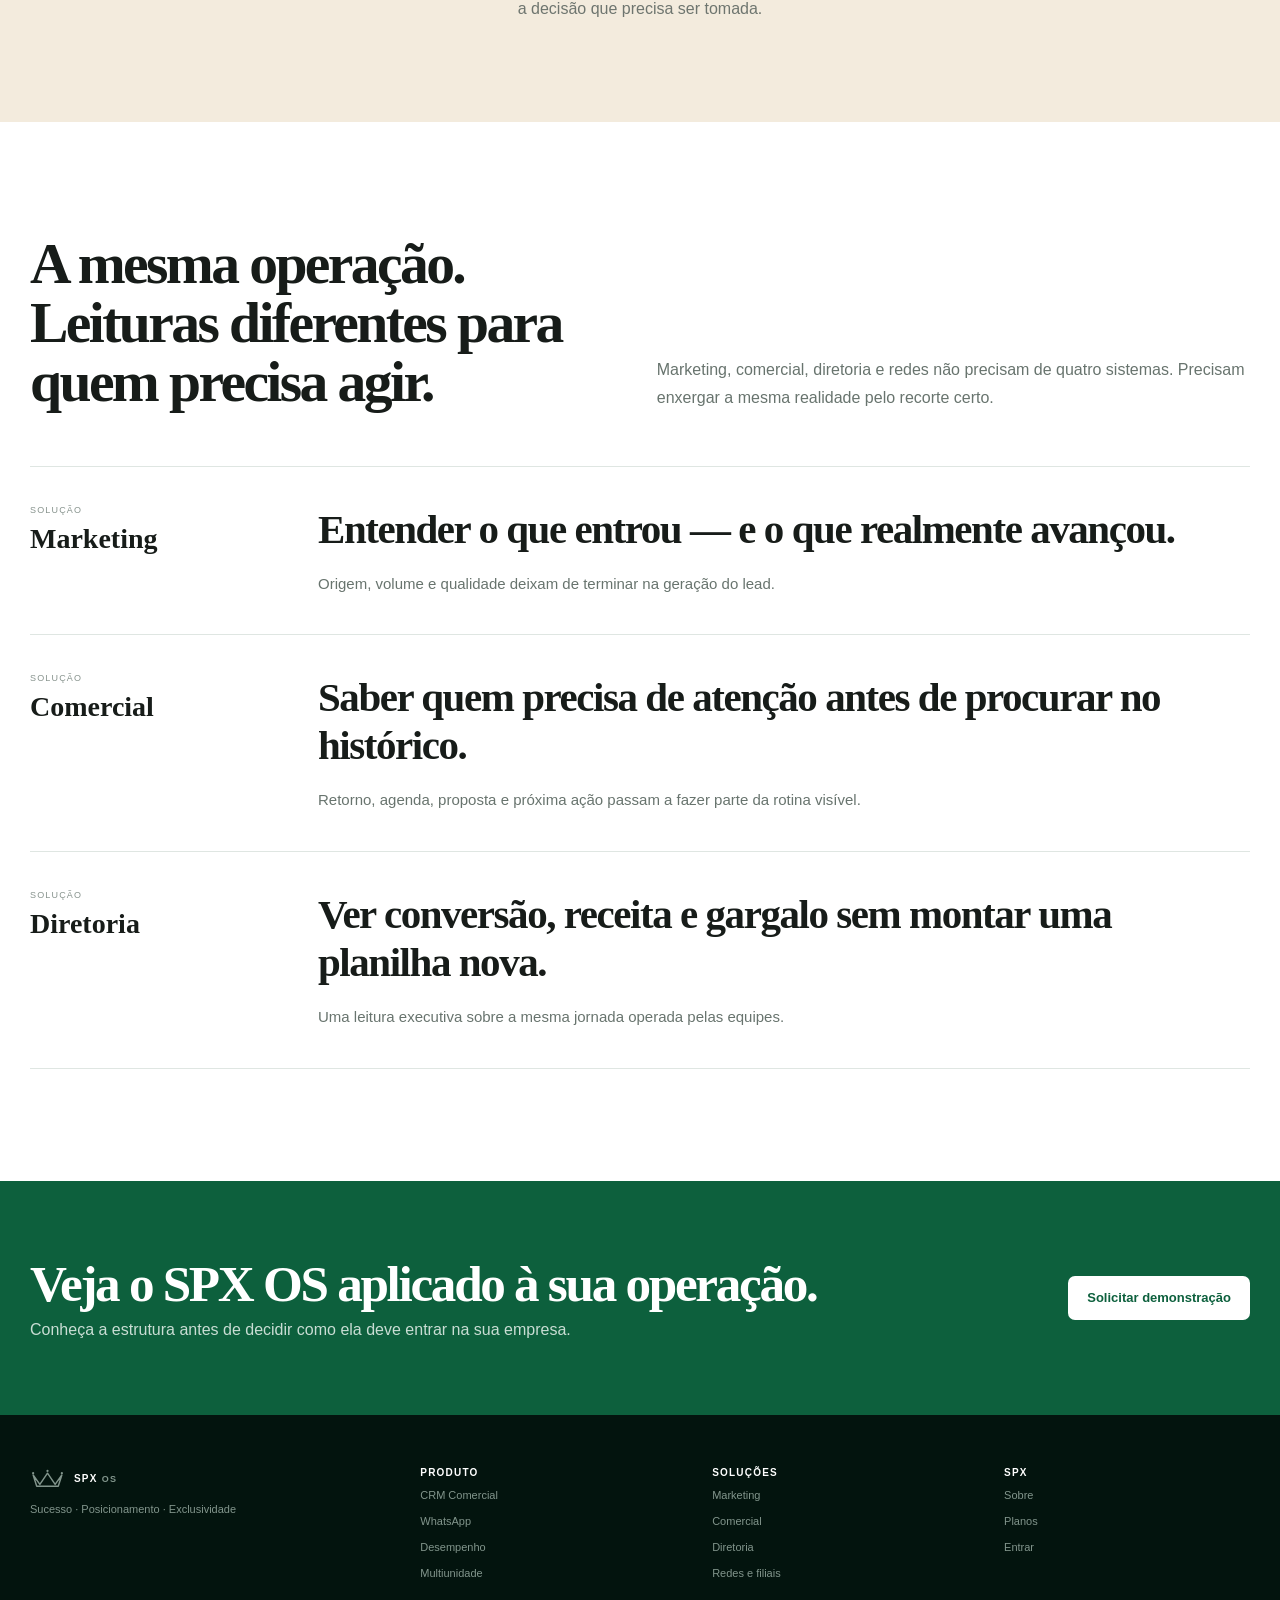
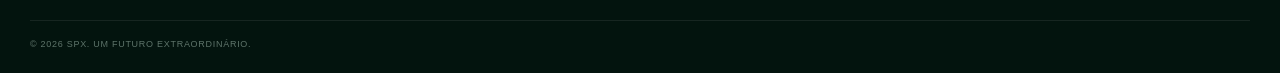
==== commit f4882fe9: "Replace layered frontend with consolidated V5 shell" ====
--- a/index.html
+++ b/index.html
@@ -1,39 +1 @@
-<!doctype html>
-<html lang="pt-BR">
-<head>
-  <meta charset="UTF-8" />
-  <meta name="viewport" content="width=device-width,initial-scale=1" />
-  <meta name="theme-color" content="#0D603D" />
-  <meta name="color-scheme" content="light" />
-  <meta name="description" content="SPX OS — clareza para conectar marketing, vendas e operação em uma única leitura." />
-  <title>SPX OS — Clareza para a operação crescer</title>
-  <link rel="preconnect" href="https://i.imgur.com" crossorigin />
-  <link rel="stylesheet" href="/styles.css" />
-  <link rel="stylesheet" href="/polish.css" />
-  <link rel="stylesheet" href="/experience-v3.css" />
-  <link rel="stylesheet" href="/experience-v3-fixes.css" />
-  <link rel="stylesheet" href="/experience-v4.css" />
-</head>
-<body>
-  <header class="site-header">
-    <div class="nav-wrap">
-      <a class="brand" href="/" aria-label="SPX OS">
-        <svg viewBox="0 0 78 46" class="brand-crown" aria-hidden="true"><path d="M7 13l15 21 17-25 17 25 15-21-8 25H15z" fill="none" stroke="currentColor" stroke-width="3.2" stroke-linejoin="round"/><circle cx="7" cy="9" r="2.5" fill="currentColor"/><circle cx="39" cy="4" r="2.5" fill="currentColor"/><circle cx="71" cy="9" r="2.5" fill="currentColor"/></svg>
-        <span class="brand-text"><strong>SPX</strong><small>OS</small></span>
-      </a>
-      <nav class="main-nav" id="mainNav" aria-label="Navegação principal">
-        <div class="nav-dropdown"><button class="nav-trigger" type="button" aria-expanded="false">Produto <span>⌄</span></button><div class="nav-panel product-panel"><div class="panel-intro"><small>PRODUTO</small><strong>Uma operação comercial, do primeiro contato à decisão.</strong><a href="/produto">Visão geral do produto →</a></div><div class="panel-links"><a href="/produto#crm"><strong>CRM Comercial</strong><span>Jornada, responsável e próxima ação</span></a><a href="/produto#whatsapp"><strong>WhatsApp integrado</strong><span>Conversa com contexto comercial</span></a><a href="/produto#desempenho"><strong>Desempenho</strong><span>Conversão, perdas e leitura gerencial</span></a><a href="/produto#multiunidade"><strong>Multiunidade</strong><span>Governança por unidade, equipe e função</span></a></div></div></div>
-        <div class="nav-dropdown"><button class="nav-trigger" type="button" aria-expanded="false">Soluções <span>⌄</span></button><div class="nav-panel solution-panel"><div class="panel-intro"><small>SOLUÇÕES</small><strong>A mesma operação vista por quem precisa decidir.</strong><a href="/solucoes">Ver todas as soluções →</a></div><div class="panel-links"><a href="/solucoes#marketing"><strong>Marketing</strong><span>Origem, qualidade e passagem para vendas</span></a><a href="/solucoes#comercial"><strong>Comercial</strong><span>Atendimento, follow-up, agenda e proposta</span></a><a href="/solucoes#diretoria"><strong>Diretoria</strong><span>Conversão, receita e pontos de atenção</span></a><a href="/solucoes#redes"><strong>Redes e filiais</strong><span>Leitura por unidade, equipe e operação</span></a></div></div></div>
-        <a class="nav-link" href="/sobre">Sobre</a><a class="nav-link" href="/planos">Planos</a>
-      </nav>
-      <div class="nav-actions"><a class="text-link desktop-only" href="https://www.spxos.com.br/entrar">Entrar</a><a class="button button-primary desktop-only" href="https://www.spxos.com.br/entrar">Acessar SPX OS</a><button class="menu-btn" id="menuBtn" aria-label="Abrir menu">☰</button></div>
-    </div>
-  </header>
-  <main id="app"></main>
-  <footer><div class="container footer-grid"><div><a class="brand" href="/"><svg viewBox="0 0 78 46" class="brand-crown"><path d="M7 13l15 21 17-25 17 25 15-21-8 25H15z" fill="none" stroke="currentColor" stroke-width="3.2" stroke-linejoin="round"/><circle cx="7" cy="9" r="2.5" fill="currentColor"/><circle cx="39" cy="4" r="2.5" fill="currentColor"/><circle cx="71" cy="9" r="2.5" fill="currentColor"/></svg><span class="brand-text inverse"><strong>SPX</strong><small>OS</small></span></a><p>Sucesso · Posicionamento · Exclusividade</p></div><div><strong>Produto</strong><a href="/produto#crm">CRM Comercial</a><a href="/produto#whatsapp">WhatsApp</a><a href="/produto#desempenho">Desempenho</a><a href="/produto#multiunidade">Multiunidade</a></div><div><strong>Soluções</strong><a href="/solucoes#marketing">Marketing</a><a href="/solucoes#comercial">Comercial</a><a href="/solucoes#diretoria">Diretoria</a><a href="/solucoes#redes">Redes e filiais</a></div><div><strong>SPX</strong><a href="/sobre">Sobre</a><a href="/planos">Planos</a><a href="https://www.spxos.com.br/entrar">Entrar</a></div></div><div class="container copyright">© 2026 SPX. Um futuro extraordinário.</div></footer>
-  <script src="/app.js"></script>
-  <script src="/experience-v3b.js"></script>
-  <script src="/motion.js"></script>
-  <script src="/experience-v4.js"></script>
-</body>
-</html>
+<!doctype html><html lang="pt-BR"><head><meta charset="UTF-8"><meta name="viewport" content="width=device-width,initial-scale=1"><meta name="theme-color" content="#0D603D"><meta name="color-scheme" content="light"><meta name="description" content="SPX OS — CRM comercial, WhatsApp, jornada e desempenho conectados para mostrar onde a operação trava e o que precisa acontecer agora."><title>SPX OS — Clareza para operar e crescer</title><link rel="preconnect" href="https://i.imgur.com" crossorigin><link rel="stylesheet" href="/site-v5.css"></head><body><header class="site-header"><div class="nav-wrap"><a class="brand" href="/" aria-label="SPX OS"><svg viewBox="0 0 78 46" class="brand-crown" aria-hidden="true"><path d="M7 13l15 21 17-25 17 25 15-21-8 25H15z" fill="none" stroke="currentColor" stroke-width="3.2" stroke-linejoin="round"/><circle cx="7" cy="9" r="2.5" fill="currentColor"/><circle cx="39" cy="4" r="2.5" fill="currentColor"/><circle cx="71" cy="9" r="2.5" fill="currentColor"/></svg><span class="brand-text"><strong>SPX</strong><small>OS</small></span></a><nav class="main-nav" id="mainNav" aria-label="Navegação principal"><div class="nav-dropdown"><button class="nav-trigger" type="button" aria-expanded="false">Produto <span>⌄</span></button><div class="nav-panel product-panel"><div class="panel-intro"><small>Produto</small><strong>Uma operação comercial, do primeiro contato à decisão.</strong><a href="/produto">Visão geral →</a></div><div class="panel-links"><a href="/produto#crm"><strong>CRM Comercial</strong><span>Etapa, responsável e próxima ação</span></a><a href="/produto#whatsapp"><strong>WhatsApp integrado</strong><span>Conversa dentro do contexto comercial</span></a><a href="/produto#desempenho"><strong>Desempenho</strong><span>Conversão e leitura gerencial</span></a><a href="/produto#multiunidade"><strong>Multiunidade</strong><span>Regras, equipes e unidades</span></a></div></div></div><div class="nav-dropdown"><button class="nav-trigger" type="button" aria-expanded="false">Soluções <span>⌄</span></button><div class="nav-panel solution-panel"><div class="panel-intro"><small>Soluções</small><strong>A mesma operação vista por quem precisa agir.</strong><a href="/solucoes">Ver todas →</a></div><div class="panel-links"><a href="/solucoes#marketing"><strong>Marketing</strong><span>Da origem ao avanço comercial</span></a><a href="/solucoes#comercial"><strong>Comercial</strong><span>Prioridade, retorno e agenda</span></a><a href="/solucoes#diretoria"><strong>Diretoria</strong><span>Conversão, receita e gargalos</span></a><a href="/solucoes#redes"><strong>Redes e filiais</strong><span>Padrão com leitura por unidade</span></a></div></div></div><a class="nav-link" href="/sobre">Sobre</a><a class="nav-link" href="/planos">Planos</a></nav><div class="nav-actions"><a class="text-link desktop-only" href="https://www.spxos.com.br/entrar">Entrar</a><a class="button button-primary desktop-only" href="/produto">Conhecer SPX OS</a><button class="menu-btn" id="menuBtn" aria-label="Abrir menu">☰</button></div></div></header><main id="app"></main><footer class="footer"><div class="wrap footer-grid"><div><a class="brand" href="/"><svg viewBox="0 0 78 46" class="brand-crown" aria-hidden="true"><path d="M7 13l15 21 17-25 17 25 15-21-8 25H15z" fill="none" stroke="currentColor" stroke-width="3.2" stroke-linejoin="round"/><circle cx="7" cy="9" r="2.5" fill="currentColor"/><circle cx="39" cy="4" r="2.5" fill="currentColor"/><circle cx="71" cy="9" r="2.5" fill="currentColor"/></svg><span class="brand-text"><strong>SPX</strong><small>OS</small></span></a><p>Sucesso · Posicionamento · Exclusividade</p></div><div><strong>Produto</strong><a href="/produto#crm">CRM Comercial</a><a href="/produto#whatsapp">WhatsApp</a><a href="/produto#desempenho">Desempenho</a><a href="/produto#multiunidade">Multiunidade</a></div><div><strong>Soluções</strong><a href="/solucoes#marketing">Marketing</a><a href="/solucoes#comercial">Comercial</a><a href="/solucoes#diretoria">Diretoria</a><a href="/solucoes#redes">Redes e filiais</a></div><div><strong>SPX</strong><a href="/sobre">Sobre</a><a href="/planos">Planos</a><a href="https://www.spxos.com.br/entrar">Entrar</a></div></div><div class="wrap copyright">© 2026 SPX. Um futuro extraordinário.</div></footer><script src="/site-v5.js"></script></body></html>
--- a/site-v5.css
+++ b/site-v5.css
@@ -0,0 +1,30 @@
+:root{--green:#0D603D;--green-deep:#083e2b;--gold:#E4A126;--ivory:#F3EBDD;--ink:#171c19;--muted:#68746e;--line:#dfe6e2;--soft:#f6f8f7;--white:#fff;--serif:Georgia,"Times New Roman",serif;--sans:"Avenir Next",Avenir,"Helvetica Neue","Segoe UI",Arial,sans-serif;--ease:cubic-bezier(.22,.61,.36,1)}*{box-sizing:border-box}html{scroll-behavior:smooth;background:#fff}body{margin:0;background:#fff;color:var(--ink);font-family:var(--sans);-webkit-font-smoothing:antialiased;text-rendering:optimizeLegibility}a{color:inherit;text-decoration:none}button{font:inherit}.wrap{width:min(1220px,calc(100% - 48px));margin:auto}.site-header{position:sticky;top:0;z-index:80;background:rgba(255,255,255,.94);backdrop-filter:blur(18px);border-bottom:1px solid rgba(13,96,61,.08)}.nav-wrap{width:min(1320px,calc(100% - 36px));height:68px;margin:auto;display:flex;align-items:center;justify-content:space-between;gap:28px}.brand{display:flex;align-items:center;gap:9px;color:var(--green);flex:0 0 auto}.brand-crown{width:35px;height:25px}.brand-text{display:flex;align-items:baseline;gap:4px}.brand-text strong{font-size:21px;letter-spacing:-.04em}.brand-text small{font-size:9px;font-weight:800;letter-spacing:.16em}.main-nav{display:flex;align-items:center;gap:4px}.nav-link,.nav-trigger{border:0;background:transparent;padding:10px 12px;color:#536159;font-size:12px;font-weight:650;cursor:pointer}.nav-link:hover,.nav-trigger:hover,.nav-link[aria-current=page],.nav-trigger.current{color:var(--green)}.nav-dropdown{position:relative;padding-bottom:12px;margin-bottom:-12px}.nav-dropdown::after{content:"";position:absolute;left:-12px;right:-12px;top:100%;height:18px}.nav-panel{position:absolute;top:calc(100% + 4px);left:50%;width:680px;display:grid;grid-template-columns:220px 1fr;gap:18px;padding:18px;background:#fff;border:1px solid var(--line);box-shadow:0 26px 70px rgba(4,35,24,.12);opacity:0;visibility:hidden;pointer-events:none;transform:translate(-50%,10px);transition:.18s var(--ease)}.nav-dropdown:hover .nav-panel,.nav-dropdown:focus-within .nav-panel,.nav-dropdown.open .nav-panel{opacity:1;visibility:visible;pointer-events:auto;transform:translate(-50%,0)}.panel-intro{padding:14px 15px;border-right:1px solid var(--line)}.panel-intro small,.label{display:block;margin-bottom:12px;color:var(--green);font-size:10px;font-weight:800;letter-spacing:.16em;text-transform:uppercase}.panel-intro strong{display:block;font-family:var(--serif);font-size:20px;line-height:1.3;font-weight:600}.panel-intro a{display:inline-block;margin-top:20px;font-size:12px;font-weight:700;color:var(--green)}.panel-links{display:grid;grid-template-columns:1fr 1fr}.panel-links a{padding:14px;border-radius:6px;transition:.18s ease}.panel-links a:hover{background:var(--soft);transform:translateX(2px)}.panel-links strong{display:block;font-size:13px}.panel-links span{display:block;margin-top:5px;font-size:11px;line-height:1.4;color:#7b8881}.nav-actions{display:flex;align-items:center;gap:14px}.text-link{font-size:12px;font-weight:650;color:#56645c}.button{display:inline-flex;align-items:center;justify-content:center;min-height:44px;padding:0 18px;border:1px solid transparent;border-radius:7px;font-size:13px;font-weight:750;transition:transform .18s ease,box-shadow .18s ease,background .18s ease}.button:hover{transform:translateY(-1px)}.button-primary{background:var(--green);color:#fff}.button-primary:hover{box-shadow:0 10px 24px rgba(13,96,61,.18)}.button-secondary{border-color:#d8e1dc;background:#fff;color:var(--ink)}.button-light{background:#fff;color:var(--green)}.menu-btn{display:none;border:0;background:transparent;font-size:22px;color:var(--green)}
+
+.hero{padding:104px 0 72px}.hero-grid{display:grid;grid-template-columns:.82fr 1.18fr;gap:78px;align-items:center}.hero h1,.page-hero h1,.section-title,.about-hero h1,.quote-block h2,.closing h2{font-family:var(--serif);font-weight:600;letter-spacing:-.045em}.hero h1{margin:0;font-size:clamp(58px,6.3vw,94px);line-height:.96;max-width:820px}.hero-copy>p{margin:28px 0 0;max-width:640px;font-size:18px;line-height:1.65;color:var(--muted)}.hero-actions{display:flex;gap:10px;margin-top:30px}.hero-proof{margin-top:28px;display:flex;gap:22px;flex-wrap:wrap;color:#738078;font-size:11px}.hero-proof span{display:flex;align-items:center;gap:7px}.hero-proof i{width:5px;height:5px;border-radius:50%;background:var(--gold)}.screen{position:relative;margin:0;border:1px solid rgba(13,96,61,.14);background:#fff;box-shadow:0 30px 72px rgba(5,45,33,.08);overflow:hidden}.screen img{display:block;width:100%;height:auto;aspect-ratio:1672/941;object-fit:cover}.screen.large{transform:translateX(36px)}.screen-caption{display:flex;justify-content:space-between;gap:18px;padding:13px 16px;border-top:1px solid var(--line);font-size:10px;color:#78847e}.screen-caption strong{color:var(--ink);font-size:11px}.screen-mark{position:absolute;width:12px;height:12px;border:3px solid #fff;border-radius:50%;background:var(--gold);box-shadow:0 0 0 1px rgba(13,96,61,.25),0 0 0 9px rgba(228,161,38,.14);opacity:0;transform:scale(.6);transition:.35s var(--ease)}.screen.is-active .screen-mark{opacity:1;transform:scale(1)}
+
+.statement{padding:26px 0;border-top:1px solid var(--line);border-bottom:1px solid var(--line)}.statement-row{display:grid;grid-template-columns:1fr 1fr 1fr;gap:0}.statement-row div{padding:24px 28px 24px 0}.statement-row div+div{padding-left:28px;border-left:1px solid var(--line)}.statement-row small{display:block;font-size:9px;color:#87938d;text-transform:uppercase;letter-spacing:.13em}.statement-row strong{display:block;margin-top:8px;font-family:var(--serif);font-size:24px;font-weight:600;line-height:1.25}
+
+.section{padding:112px 0}.section.soft{background:var(--soft)}.section.dark{background:#071712;color:#fff}.section-head{display:grid;grid-template-columns:.95fr 1.05fr;gap:90px;align-items:end;margin-bottom:54px}.section-title{margin:0;font-size:clamp(40px,4.5vw,64px);line-height:1.03}.section-head>p{margin:0;max-width:600px;font-size:16px;line-height:1.75;color:var(--muted)}.section.dark .section-head>p{color:#aabcb3}.feature-row{display:grid;grid-template-columns:.78fr 1.22fr;gap:76px;align-items:center;padding:46px 0;border-top:1px solid var(--line)}.feature-row.reverse{grid-template-columns:1.22fr .78fr}.feature-row.darkline{border-color:rgba(255,255,255,.14)}.feature-copy h2{margin:0;font-family:var(--serif);font-size:clamp(34px,3.4vw,50px);line-height:1.06;font-weight:600;letter-spacing:-.04em}.feature-copy p{margin:20px 0 0;font-size:15px;line-height:1.75;color:var(--muted)}.section.dark .feature-copy p{color:#aabcb3}.feature-list{margin:26px 0 0;padding:0;list-style:none;border-top:1px solid var(--line)}.feature-list li{display:flex;gap:10px;padding:12px 0;border-bottom:1px solid var(--line);font-size:13px;color:#46564e}.feature-list li::before{content:"—";color:var(--gold)}.section.dark .feature-list{border-color:rgba(255,255,255,.14)}.section.dark .feature-list li{border-color:rgba(255,255,255,.14);color:#c8d4ce}
+
+.product-strip{display:grid;grid-template-columns:repeat(4,1fr);border-top:1px solid var(--line);border-bottom:1px solid var(--line)}.product-strip a{padding:28px 24px;min-height:168px;transition:.2s ease}.product-strip a+a{border-left:1px solid var(--line)}.product-strip small{display:block;font-size:9px;color:#87938d;letter-spacing:.12em;text-transform:uppercase}.product-strip strong{display:block;margin-top:12px;font-family:var(--serif);font-size:24px;font-weight:600;line-height:1.2}.product-strip span{display:block;margin-top:9px;font-size:12px;line-height:1.55;color:var(--muted)}.product-strip a:hover{background:#f7f9f8;color:var(--green)}
+
+.metric-line{display:grid;grid-template-columns:repeat(5,1fr);border-top:1px solid var(--line);border-bottom:1px solid var(--line)}.metric-line div{padding:24px 20px}.metric-line div+div{border-left:1px solid var(--line)}.metric-line small{display:block;font-size:9px;color:#849089;text-transform:uppercase;letter-spacing:.11em}.metric-line strong{display:block;margin-top:8px;font-size:34px;letter-spacing:-.05em}.metric-line em{display:block;margin-top:4px;font-size:10px;font-style:normal;color:var(--green)}
+
+.flow{display:grid;grid-template-columns:repeat(5,1fr);gap:12px;position:relative;padding:26px 0}.flow::before{content:"";position:absolute;left:8%;right:8%;top:50%;height:1px;background:var(--line)}.flow-step{position:relative;z-index:2;padding:17px 14px;background:#fff;border:1px solid var(--line);min-height:104px;transition:.25s var(--ease)}.flow-step.active{border-color:rgba(13,96,61,.35);transform:translateY(-4px);box-shadow:0 14px 30px rgba(5,45,33,.07)}.flow-step small{display:block;font-size:8px;color:#839089;text-transform:uppercase}.flow-step strong{display:block;margin-top:8px;font-size:17px}.flow-step span{display:block;margin-top:6px;font-size:10px;color:var(--muted)}
+
+.wa-stage{display:grid;grid-template-columns:1.1fr .9fr;border:1px solid var(--line);background:#fff}.wa-thread{padding:22px;background:#f6f3ed;min-height:420px}.wa-head{padding-bottom:16px;border-bottom:1px solid #e3dfd6}.wa-head strong{font-size:13px}.messages{display:flex;flex-direction:column;gap:12px;margin-top:22px}.message{max-width:70%;padding:11px 13px;border-radius:8px;background:#fff;font-size:12px;line-height:1.5;opacity:0;transform:translateY(8px);transition:.35s var(--ease)}.message.out{align-self:flex-end;background:#dff1dd}.message.show{opacity:1;transform:none}.wa-context{padding:26px}.wa-context h3{margin:0;font-family:var(--serif);font-size:28px;font-weight:600}.wa-field{padding:14px 0;border-bottom:1px solid var(--line)}.wa-field small{display:block;font-size:8px;color:#87938d;text-transform:uppercase;letter-spacing:.12em}.wa-field strong{display:block;margin-top:5px;font-size:13px}.wa-state{display:inline-flex;margin-top:6px;padding:6px 8px;background:#e8f3ec;color:var(--green);font-size:10px;font-weight:800;border-radius:999px}.wa-action{margin-top:20px;width:100%;height:42px;border:0;border-radius:6px;background:var(--green);color:#fff;font-size:12px;font-weight:800;cursor:pointer}.wa-action.done{background:#183f31}.wa-note{margin-top:12px;font-size:10px;line-height:1.5;color:var(--muted)}
+
+.solution-band{display:grid;grid-template-columns:240px 1fr;gap:48px;padding:38px 0;border-top:1px solid var(--line)}.solution-band:last-child{border-bottom:1px solid var(--line)}.solution-band>div:first-child small{display:block;font-size:9px;color:#87938d;letter-spacing:.13em;text-transform:uppercase}.solution-band>div:first-child strong{display:block;margin-top:8px;font-family:var(--serif);font-size:28px;font-weight:600}.solution-band h2{margin:0;font-family:var(--serif);font-size:clamp(34px,3.2vw,48px);font-weight:600;letter-spacing:-.035em}.solution-band p{max-width:760px;margin:18px 0 0;font-size:15px;line-height:1.72;color:var(--muted)}.solution-proof{display:flex;gap:28px;flex-wrap:wrap;margin-top:26px}.solution-proof span{font-size:11px;color:#56645c}.solution-proof b{color:var(--green);font-size:20px;margin-right:6px}
+
+.about-hero{padding:120px 0;background:#071712;color:#fff}.about-grid{display:grid;grid-template-columns:1.15fr .85fr;gap:90px;align-items:end}.about-hero h1{margin:0;font-size:clamp(56px,6vw,88px);line-height:.98}.about-hero p{margin:0 0 16px;font-size:17px;line-height:1.7;color:#afc1b8}.question-grid{border-top:1px solid var(--line)}.question-row{display:grid;grid-template-columns:64px 1fr 1fr;gap:28px;padding:22px 0;border-bottom:1px solid var(--line);align-items:center}.question-row i{font-family:var(--serif);font-size:30px;font-style:normal;color:var(--gold)}.question-row strong{font-size:16px}.question-row span{font-size:13px;color:var(--green)}.principles{display:grid;grid-template-columns:repeat(3,1fr);border-top:1px solid rgba(255,255,255,.15);border-bottom:1px solid rgba(255,255,255,.15)}.principles div{padding:32px}.principles div+div{border-left:1px solid rgba(255,255,255,.15)}.principles small{display:block;color:var(--gold);font-size:9px;text-transform:uppercase;letter-spacing:.14em}.principles strong{display:block;margin-top:12px;font-family:var(--serif);font-size:28px;font-weight:600}.principles p{margin:10px 0 0;color:#afc1b8;font-size:13px;line-height:1.6}
+
+.plans-intro{display:grid;grid-template-columns:.9fr 1.1fr;gap:80px;align-items:end;margin-bottom:48px}.plans-intro h1{margin:0;font-family:var(--serif);font-size:clamp(52px,5.5vw,80px);line-height:1;font-weight:600;letter-spacing:-.045em}.plans-intro p{margin:0;font-size:16px;line-height:1.75;color:var(--muted)}.plans-table{border-top:1px solid var(--line)}.plan-row{display:grid;grid-template-columns:190px 1fr 1fr 1fr;border-bottom:1px solid var(--line)}.plan-row>div{padding:22px 24px}.plan-row>div+div{border-left:1px solid var(--line)}.plan-row.head>div{padding-top:30px;padding-bottom:30px}.plan-row.head strong{display:block;font-family:var(--serif);font-size:28px;font-weight:600}.plan-row.head span{display:block;margin-top:8px;font-size:11px;line-height:1.5;color:var(--muted)}.plan-row>div:first-child{font-size:11px;font-weight:800;color:#66736d;text-transform:uppercase;letter-spacing:.08em}.check{color:var(--green);font-weight:800}.dash{color:#b0bab5}.plan-cta{margin-top:30px;display:flex;justify-content:flex-end;gap:10px}
+
+.quote-block{padding:100px 0;background:var(--ivory)}.quote-block h2{margin:0 auto;max-width:980px;text-align:center;font-size:clamp(48px,5.8vw,82px);line-height:1.02}.quote-block p{text-align:center;margin:22px auto 0;max-width:700px;color:#6e756f;line-height:1.7}.closing{padding:76px 0;background:var(--green);color:#fff}.closing-inner{display:flex;align-items:center;justify-content:space-between;gap:50px}.closing h2{margin:0;font-size:clamp(36px,4vw,58px);line-height:1.05}.closing p{margin:10px 0 0;color:#c9ddd4}.footer{padding:52px 0 24px;background:#03140e;color:#c9d6d0}.footer-grid{display:grid;grid-template-columns:1.4fr 1fr 1fr 1fr;gap:46px}.footer-grid>div{display:flex;flex-direction:column;align-items:flex-start;gap:8px}.footer-grid strong{font-size:10px;color:#fff;text-transform:uppercase;letter-spacing:.12em}.footer-grid a,.footer-grid p{margin:0;font-size:11px;line-height:1.65;color:#82958c}.copyright{margin-top:38px;padding-top:18px;border-top:1px solid rgba(255,255,255,.08);font-size:9px;color:#5e746a;text-transform:uppercase;letter-spacing:.08em}
+
+.page-hero{padding:104px 0 72px}.page-hero-grid{display:grid;grid-template-columns:.9fr 1.1fr;gap:72px;align-items:end}.page-hero h1{margin:0;font-size:clamp(54px,5.8vw,84px);line-height:.98}.page-hero p{margin:0 0 8px;font-size:17px;line-height:1.72;color:var(--muted)}
+
+.reveal{opacity:0;transform:translateY(20px);transition:opacity .55s var(--ease),transform .7s var(--ease)}.reveal.visible{opacity:1;transform:none}@media(prefers-reduced-motion:reduce){html{scroll-behavior:auto}.reveal{opacity:1;transform:none;transition:none}.message{opacity:1;transform:none;transition:none}.button,.panel-links a,.flow-step{transition:none}}
+
+@media(max-width:1050px){.main-nav{display:none;position:absolute;top:68px;left:18px;right:18px;flex-direction:column;align-items:stretch;padding:16px;background:#fff;border:1px solid var(--line);box-shadow:0 20px 60px rgba(0,0,0,.12)}.main-nav.open{display:flex}.nav-dropdown{padding:0;margin:0}.nav-dropdown::after{display:none}.nav-link,.nav-trigger{text-align:left;width:100%;padding:12px}.nav-panel{position:static;display:none;width:100%;margin-top:4px;opacity:1;visibility:visible;pointer-events:auto;transform:none;grid-template-columns:1fr;box-shadow:none}.nav-dropdown:hover .nav-panel{display:none}.nav-dropdown.open .nav-panel{display:grid}.panel-intro{border-right:0;border-bottom:1px solid var(--line)}.desktop-only{display:none}.menu-btn{display:block}.hero-grid,.section-head,.feature-row,.feature-row.reverse,.page-hero-grid,.about-grid,.plans-intro{grid-template-columns:1fr;gap:46px}.screen.large{transform:none}.feature-row.reverse .screen{order:2}.feature-row.reverse .feature-copy{order:1}.product-strip{grid-template-columns:1fr 1fr}.product-strip a:nth-child(3){border-left:0;border-top:1px solid var(--line)}.product-strip a:nth-child(4){border-top:1px solid var(--line)}.metric-line{grid-template-columns:1fr 1fr 1fr}.metric-line div:nth-child(4){border-left:0;border-top:1px solid var(--line)}.metric-line div:nth-child(5){border-top:1px solid var(--line)}.flow{grid-template-columns:1fr}.flow::before{display:none}.wa-stage{grid-template-columns:1fr}.solution-band{grid-template-columns:1fr;gap:16px}.principles{grid-template-columns:1fr}.principles div+div{border-left:0;border-top:1px solid rgba(255,255,255,.15)}.plans-table{overflow-x:auto}.plan-row{min-width:840px}.footer-grid{grid-template-columns:1fr 1fr}}
+@media(max-width:640px){.wrap{width:calc(100% - 28px)}.nav-wrap{width:calc(100% - 24px);height:64px}.hero{padding:68px 0 52px}.hero h1,.page-hero h1,.about-hero h1{font-size:46px}.hero-copy>p,.page-hero p{font-size:16px}.hero-actions{flex-direction:column}.hero-actions .button{width:100%}.statement-row{grid-template-columns:1fr}.statement-row div,.statement-row div+div{padding:18px 0;border-left:0;border-top:1px solid var(--line)}.statement-row div:first-child{border-top:0}.section{padding:76px 0}.section-title{font-size:38px}.feature-copy h2{font-size:34px}.product-strip{grid-template-columns:1fr}.product-strip a,.product-strip a:nth-child(3),.product-strip a:nth-child(4){border-left:0;border-top:1px solid var(--line)}.product-strip a:first-child{border-top:0}.metric-line{grid-template-columns:1fr 1fr}.metric-line div:nth-child(n){border-top:1px solid var(--line)}.metric-line div:nth-child(odd){border-left:0}.metric-line div:first-child,.metric-line div:nth-child(2){border-top:0}.metric-line div:nth-child(2){border-left:1px solid var(--line)}.wa-thread{min-height:360px;padding:16px}.wa-context{padding:20px}.question-row{grid-template-columns:38px 1fr;gap:14px}.question-row span{grid-column:2}.quote-block{padding:70px 0}.quote-block h2{font-size:44px}.closing-inner{flex-direction:column;align-items:flex-start}.closing .button{width:100%}.footer-grid{grid-template-columns:1fr;gap:30px}.page-hero{padding:70px 0 48px}}
